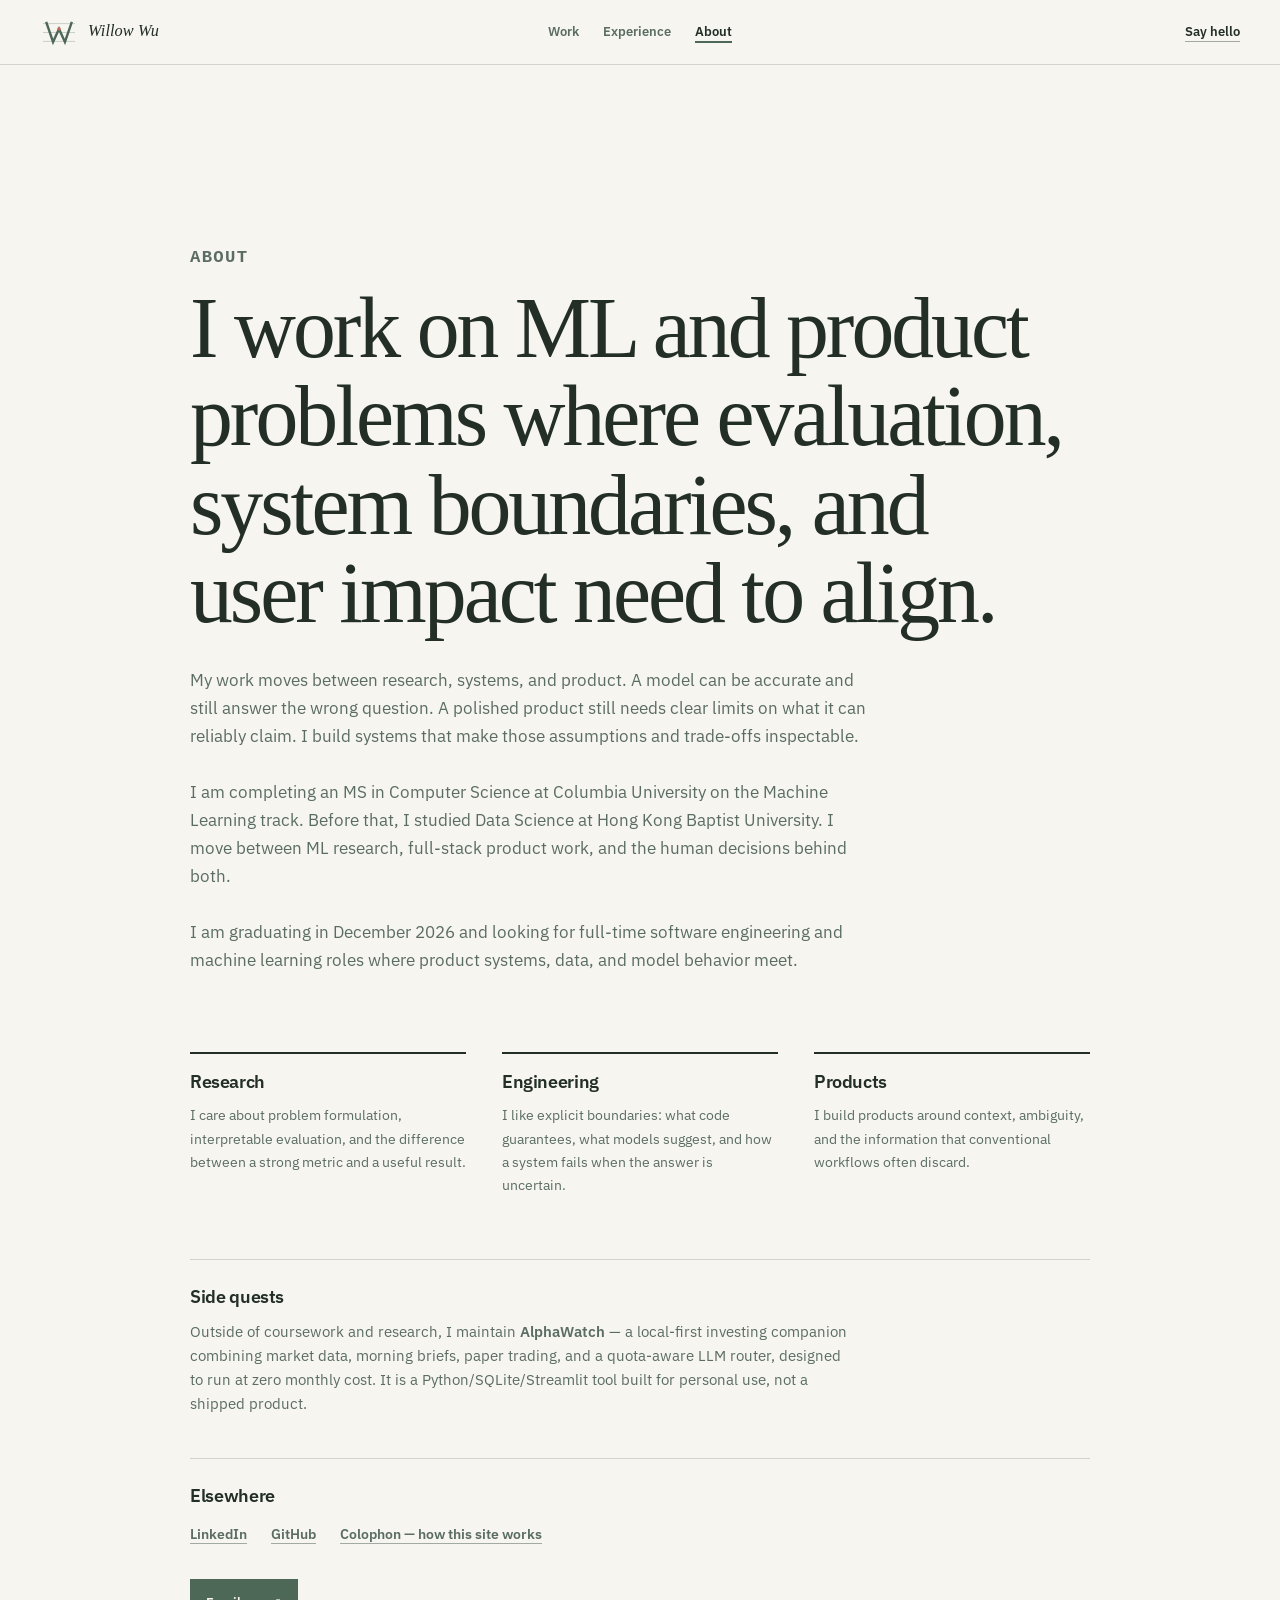
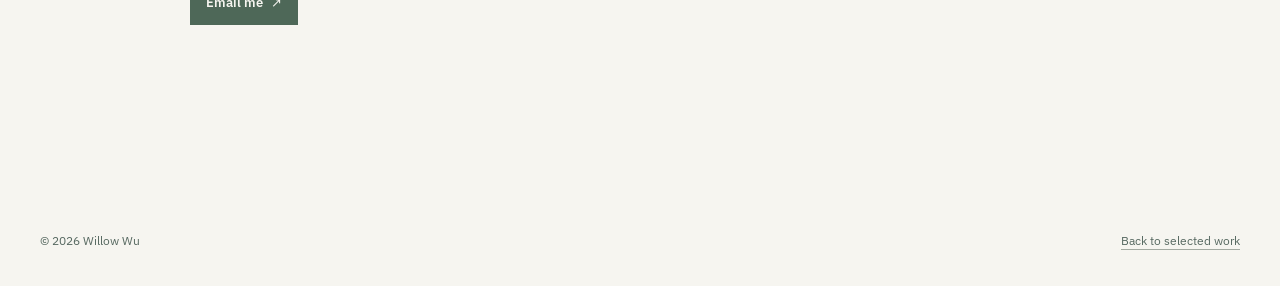
==== about.html @ 4323b768 "Typography redesign: Fraunces display + IBM Plex Sans body - Replace thin Instrument Serif headings " ====
<!doctype html>
<html lang="en">
  <head>
    <meta charset="UTF-8" />
    <meta name="viewport" content="width=device-width, initial-scale=1.0" />
    <meta name="description" content="About Willow Wu, a Columbia MSCS candidate working across ML research, full-stack product engineering, and evaluation-driven systems." />
    <link rel="canonical" href="https://cyriellewu.github.io/willow-portfolio/about.html" />
    <meta property="og:type" content="website" />
    <meta property="og:site_name" content="Willow Wu" />
    <meta property="og:title" content="About Willow Wu | ML, Product, and Systems Work" />
    <meta property="og:description" content="A Columbia MSCS candidate working across ML research, full-stack product engineering, and evaluation-driven systems." />
    <meta property="og:url" content="https://cyriellewu.github.io/willow-portfolio/about.html" />
    <meta property="og:image" content="https://cyriellewu.github.io/willow-portfolio/assets/social/home-og-1200x630.png" />
    <meta property="og:image:alt" content="Willow Wu — Software Engineer and Machine Learning Engineer" />
    <meta name="twitter:card" content="summary_large_image" />
    <meta name="twitter:title" content="About Willow Wu | ML, Product, and Systems Work" />
    <meta name="twitter:description" content="A Columbia MSCS candidate working across ML research, full-stack product engineering, and evaluation-driven systems." />
    <meta name="twitter:image" content="https://cyriellewu.github.io/willow-portfolio/assets/social/home-og-1200x630.png" />
    <title>About Willow Wu | ML, Product, and Systems Work</title>
    <link rel="icon" href="favicon.svg" type="image/svg+xml" />
    <link rel="preload" href="assets/fonts/fraunces-latin.woff2" as="font" type="font/woff2" crossorigin />
    <link rel="stylesheet" href="styles.css" />
  </head>
  <body>
    <a class="skip-link" href="#main-content">Skip to content</a>
    <header class="site-header">
      <div class="site-frame header-content">
        <a class="site-name" href="index.html"><img src="assets/identity/ruled-w.svg" width="32" height="24" alt="" /><span>Willow Wu</span></a>
        <nav class="site-nav" aria-label="Primary navigation">
          <a href="index.html#work">Work</a>
          <a href="path.html">Experience</a>
          <a href="about.html" aria-current="page">About</a>
        </nav>
        <a class="utility-link" href="mailto:willowwu925@gmail.com">Say hello</a>
      </div>
    </header>
    <main id="main-content" class="site-frame about-page">
      <p class="eyebrow">About</p>
      <h1>I work on ML and product problems where evaluation, system boundaries, and user impact need to align.</h1>
      <p>
        My work moves between research, systems, and product. A model can be accurate
        and still answer the wrong question. A polished product still needs clear
        limits on what it can reliably claim. I build systems that make those
        assumptions and trade-offs inspectable.
      </p>
      <p>
        I am completing an MS in Computer Science at Columbia University on the
        Machine Learning track. Before that, I studied Data Science at Hong Kong
        Baptist University. I move between ML research, full-stack product work, and the
        human decisions behind both.
      </p>
      <p>
        I am graduating in December 2026 and looking for full-time software engineering
        and machine learning roles where product systems, data, and model behavior meet.
      </p>
      <div class="about-notes">
        <article>
          <h2>Research</h2>
          <p>I care about problem formulation, interpretable evaluation, and the difference between a strong metric and a useful result.</p>
        </article>
        <article>
          <h2>Engineering</h2>
          <p>I like explicit boundaries: what code guarantees, what models suggest, and how a system fails when the answer is uncertain.</p>
        </article>
        <article>
          <h2>Products</h2>
          <p>I build products around context, ambiguity, and the information that conventional workflows often discard.</p>
        </article>
      </div>

      <div class="about-side-quests">
        <h2>Side quests</h2>
        <p>
          Outside of coursework and research, I maintain
          <strong>AlphaWatch</strong> — a local-first investing companion combining market data,
          morning briefs, paper trading, and a quota-aware LLM router, designed to run at zero
          monthly cost. It is a Python/SQLite/Streamlit tool built for personal use, not a shipped product.
        </p>
      </div>

      <div class="about-elsewhere">
        <h2>Elsewhere</h2>
        <ul>
          <li><a href="https://www.linkedin.com/in/yw4643" target="_blank" rel="noreferrer">LinkedIn</a></li>
          <li><a href="https://github.com/Cyriellewu" target="_blank" rel="noreferrer">GitHub</a></li>
          <li><a href="colophon.html">Colophon — how this site works</a></li>
        </ul>
      </div>

      <div class="hero-actions">
        <a class="button button-primary" href="mailto:willowwu925@gmail.com">Email me <span aria-hidden="true">↗</span></a>
      </div>
    </main>
    <footer class="site-frame site-footer">
      <p>© <span id="current-year"></span> Willow Wu</p>
      <p><a href="index.html">Back to selected work</a></p>
    </footer>
    <script src="app.js"></script>
  </body>
</html>
---- styles.css ----
@font-face {
  font-family: "Fraunces";
  src: url("assets/fonts/fraunces-latin.woff2") format("woff2");
  font-style: normal;
  font-weight: 400 600;
  font-display: swap;
}
@font-face {
  font-family: "Fraunces";
  src: url("assets/fonts/fraunces-italic-latin.woff2") format("woff2");
  font-style: italic;
  font-weight: 400 600;
  font-display: swap;
}
@font-face {
  font-family: "IBM Plex Sans";
  src: url("assets/fonts/ibm-plex-sans-latin.woff2") format("woff2");
  font-style: normal;
  font-weight: 400 600;
  font-display: swap;
}
@font-face {
  font-family: "IBM Plex Mono";
  src: url("assets/fonts/ibm-plex-mono-medium.woff2") format("woff2");
  font-style: normal;
  font-weight: 500;
  font-display: swap;
}

:root {
  --font-display: "Fraunces", Georgia, "Songti SC", STSong, SimSun, serif;
  --font-ui: "IBM Plex Sans", "PingFang SC", "Microsoft YaHei", "Noto Sans CJK SC", sans-serif;
  --font-mono: "IBM Plex Mono", ui-monospace, "SFMono-Regular", Consolas, monospace;
  color-scheme: light;
  --cp-bg: #f6f5f0;
  --cp-bg-elevated: #fdfcf8;
  --cp-surface: #fffefa;
  --cp-surface-soft: #efeee8;
  --cp-border: #d2d4cc;
  --cp-border-strong: #a3aaa1;
  --cp-text: #222e26;
  --cp-text-muted: #5b6d62;
  --cp-text-soft: #566860;
  --cp-accent: #4e6858;
  --cp-accent-hover: #3b5244;
  --cp-accent-soft: rgba(78, 104, 88, 0.09);
  --cp-accent-fg: #ffffff;
  --cp-success: #526c5e;
  --cp-danger: #b44f45;
  --cp-warning: #c76852;
  --cp-link: #3f5749;
  --cp-shadow: 0 18px 48px rgba(0, 0, 0, 0.12);
  --cp-overlay: rgba(246, 245, 240, 0.94);
  --cp-panel: rgba(255, 254, 250, 0.86);
  --cp-panel-strong: rgba(255, 254, 250, 0.96);
  --cp-sheen: rgba(255, 255, 255, 0.55);
  --cp-highlight: rgba(78, 104, 88, 0.12);
  --cp-rule: rgba(78, 104, 88, 0.18);
  --cp-rule-strong: rgba(78, 104, 88, 0.35);
}

* { box-sizing: border-box; }
html { scroll-behavior: smooth; scroll-padding-top: 84px; }
body {
  min-width: 320px;
  margin: 0;
  overflow-x: clip;
  background: var(--cp-bg);
  color: var(--cp-text);
  font-family: var(--font-ui);
  font-size: 17.5px;
  line-height: 1.62;
  font-synthesis: none;
  text-rendering: optimizeLegibility;
}
h1, h2, h3, p, figure, dl, dd, ol { margin: 0; }
a { color: inherit; text-decoration: none; }
img { max-width: 100%; }
:focus-visible { outline: 3px solid var(--cp-accent); outline-offset: 4px; }
.skip-link {
  position: fixed; top: 12px; left: 12px; z-index: 20; padding: 10px 14px;
  background: var(--cp-accent); color: var(--cp-accent-fg); transform: translateY(-180%);
}
.skip-link:focus { transform: translateY(0); }
.site-frame { width: min(1200px, calc(100% - 64px)); margin: 0 auto; }
.site-header {
  position: sticky; top: 0; z-index: 10; border-bottom: 1px solid var(--cp-border);
  background: var(--cp-overlay); backdrop-filter: blur(12px);
}
.header-content {
  display: grid; grid-template-columns: 1fr auto 1fr; min-height: 64px; align-items: center; gap: 28px;
}
.site-name { display: inline-flex; width: fit-content; align-items: center; gap: 10px; font-family: var(--font-display); font-size: 1.02rem; font-style: italic; font-weight: 400; letter-spacing: .005em; }
.site-name img { display: block; width: 38px; height: 29px; flex: 0 0 auto; }
.site-name span { transform: translateY(-1px); }
.site-nav { display: flex; gap: 24px; color: var(--cp-text-muted); font-size: .82rem; font-weight: 700; }
.site-nav a, .utility-link, .text-link, .contact-links a { text-underline-offset: 5px; }
.site-nav a:hover, .site-nav a[aria-current="page"] { color: var(--cp-text); text-decoration: underline; text-decoration-color: var(--cp-accent); text-decoration-thickness: 2px; }
.utility-link { justify-self: end; color: var(--cp-text); font-size: .82rem; font-weight: 750; text-decoration: underline; text-decoration-color: var(--cp-border-strong); }
.utility-link:hover { color: var(--cp-accent); text-decoration-color: var(--cp-accent); }
.eyebrow, .work-meta, .work-index, .case-label, .citation-card p, .hero-note .eyebrow {
  color: var(--cp-accent); font-family: var(--font-mono);
  font-size: .72rem; font-weight: 700; letter-spacing: .075em; line-height: 1.3; text-transform: uppercase;
}
h1, h2, h3 {
  font-family: var(--font-display);
  font-weight: 400; letter-spacing: -.035em; line-height: 1.03; overflow-wrap: anywhere; text-wrap: balance;
  font-optical-sizing: auto;
}
.hero {
  display: grid; grid-template-columns: minmax(0, 1fr) minmax(230px, .34fr); gap: clamp(36px, 6vw, 80px);
  align-items: end; padding: clamp(20px, 1.6vw, 24px) 0 clamp(40px, 4vw, 56px);
}
.hero h1 { max-width: 17ch; margin-top: 16px; font-size: clamp(3.2rem, 5vw, 5rem); }
.hero-copy { max-width: 650px; margin-top: 28px; color: var(--cp-text-muted); font-size: 1.08rem; }
.hero-actions { display: flex; flex-wrap: wrap; gap: 12px; margin-top: 32px; }
.button {
  display: inline-flex; min-height: 46px; align-items: center; gap: 8px; padding: 10px 15px;
  border: 1px solid var(--cp-text); border-radius: 0; font-size: .84rem; font-weight: 750;
}
.button-primary { background: var(--cp-text); color: var(--cp-bg); }
.button-primary:hover { background: var(--cp-accent); border-color: var(--cp-accent); }
.button-secondary { border-color: var(--cp-border-strong); background: transparent; }
.button-secondary:hover { border-color: var(--cp-accent); color: var(--cp-accent); }
.hero-note { align-self: end; padding-top: 16px; border-top: 2px solid var(--cp-text); }
.hero-note > p:not(.eyebrow) { margin-top: 5px; font-size: .88rem; font-weight: 700; line-height: 1.4; }
.hero-note .note-small { margin-top: 18px; color: var(--cp-text-soft); font-size: .76rem; font-weight: 500; }
.section { padding-top: clamp(64px, 8vw, 120px); }
.section-intro { max-width: 760px; margin-bottom: 40px; }
.section-intro h2 { margin-top: 16px; font-size: clamp(2.8rem, 5.2vw, 5rem); }
.section-intro > p:last-child { max-width: 600px; margin-top: 22px; color: var(--cp-text-muted); font-size: 1rem; }
.work-list { border-top: 1px solid var(--cp-text); }
.work-item {
  position: relative;
  display: grid; grid-template-columns: minmax(90px, .15fr) minmax(0, .7fr) minmax(300px, .62fr);
  gap: 34px; align-items: start; padding: clamp(32px, 4.5vw, 60px) 0; border-bottom: 1px solid var(--cp-border);
}
.work-index { padding-top: 6px; }
.work-meta { margin-bottom: 16px; color: var(--cp-text-soft); }
.work-body h3 { max-width: 610px; font-size: clamp(2rem, 3.2vw, 3.4rem); }
.work-body > p { max-width: 560px; margin-top: 19px; color: var(--cp-text-muted); font-size: .97rem; }
.work-facts { display: grid; gap: 7px; margin-top: 25px; color: var(--cp-text-soft); font-size: .78rem; }
.work-facts span { display: block; }
.work-facts span::before { color: var(--cp-accent); content: "— "; }
.text-link { display: inline-flex; gap: 8px; margin-top: 30px; color: var(--cp-text); font-size: .85rem; font-weight: 750; text-decoration: underline; text-decoration-color: var(--cp-accent); }
.text-link:hover { color: var(--cp-accent); }
.work-links { display: flex; flex-wrap: wrap; align-items: baseline; gap: 8px 20px; margin-top: 30px; }
.work-links .text-link { margin-top: 0; }
.work-item .text-link::after { position: absolute; inset: 0; content: ""; }
.work-item .artifact-link,
.work-item .figure-zoom { position: relative; z-index: 2; }
.artifact-link { color: var(--cp-text-soft); font-size: .78rem; font-weight: 700; text-decoration: underline; text-decoration-color: var(--cp-border-strong); text-underline-offset: 4px; }
.artifact-link:hover { color: var(--cp-accent); text-decoration-color: var(--cp-accent); }
.project-figure { overflow: hidden; border: 1px solid var(--cp-border); border-radius: 0; background: var(--cp-surface); }
.project-figure img { display: block; width: 100%; height: auto; }
.project-figure-oracle img { min-height: 0; object-fit: contain; }
figcaption { padding: 12px 0 0; color: var(--cp-text-soft); font-size: .76rem; line-height: 1.45; }
.citation-card { align-self: stretch; display: flex; flex-direction: column; justify-content: space-between; padding: 27px 0 0; border-top: 2px solid var(--cp-text); }
.citation-card p { margin-bottom: 52px; }
.citation-card strong { display: block; font-family: var(--font-display); font-size: clamp(1.4rem, 2.1vw, 2rem); font-weight: 500; line-height: 1.12; }
.citation-card span { display: block; margin-top: 27px; color: var(--cp-text-soft); font-size: .78rem; }
.approach { padding-bottom: clamp(94px, 13vw, 176px); }
.approach-grid { display: grid; max-width: 840px; margin-left: auto; }
.approach-grid article { display: grid; grid-template-columns: 88px 1fr; gap: 28px; padding: 24px 0; border-top: 1px solid var(--cp-border); }
.approach-grid article:last-child { border-bottom: 1px solid var(--cp-border); }
.approach-grid span { color: var(--cp-accent); font-family: var(--font-mono); font-size: .74rem; font-weight: 700; }
.approach-grid h3 { font-family: var(--font-ui); font-size: 1.2rem; font-weight: 750; letter-spacing: -.025em; line-height: 1.2; }
.approach-grid p { grid-column: 2; max-width: 570px; margin-top: -16px; color: var(--cp-text-muted); font-size: .92rem; }
.contact-section {
  display: grid; grid-template-columns: minmax(0, 1fr) minmax(240px, .38fr); gap: 50px;
  padding: clamp(74px, 11vw, 150px) 0; border-top: 2px solid var(--cp-text); border-bottom: 1px solid var(--cp-border);
}
.contact-section h2 { max-width: 760px; margin-top: 16px; font-size: clamp(2.4rem, 4.5vw, 4.5rem); }
.contact-links { display: grid; align-content: end; gap: 14px; color: var(--cp-text-muted); font-size: .9rem; font-weight: 700; }
.contact-links a { text-decoration: underline; text-decoration-color: var(--cp-border-strong); }
.contact-links a:hover { color: var(--cp-accent); text-decoration-color: var(--cp-accent); }
.site-footer { display: flex; justify-content: space-between; gap: 24px; padding: 26px 0 36px; color: var(--cp-text-soft); font-size: .76rem; }

.case-hero { max-width: 1020px; padding: clamp(86px, 11vw, 148px) 0 72px; }
.case-hero h1 { max-width: 15ch; margin-top: 18px; font-size: clamp(3.6rem, 6.2vw, 6.5rem); }
.case-summary { max-width: 700px; margin-top: 27px; color: var(--cp-text-muted); font-size: 1.12rem; }
.case-meta-grid { display: grid; grid-template-columns: repeat(4, minmax(0, 1fr)); gap: 20px; margin-top: 50px; padding-top: 19px; border-top: 2px solid var(--cp-text); }
.case-meta-grid dt { color: var(--cp-text-soft); font-family: var(--font-mono); font-size: .68rem; letter-spacing: .055em; text-transform: uppercase; }
.case-meta-grid dd { margin-top: 8px; font-size: .87rem; font-weight: 700; line-height: 1.38; }
.case-content { display: grid; grid-template-columns: minmax(150px, .2fr) minmax(0, .72fr); gap: clamp(40px, 9vw, 130px); padding: 56px 0 clamp(100px, 14vw, 184px); border-top: 1px solid var(--cp-border); }
.case-rail { position: sticky; top: 84px; align-self: start; display: grid; gap: 9px; }
.case-rail a {
  width: fit-content;
  padding-left: 9px;
  border-left: 2px solid transparent;
  color: var(--cp-text-soft);
  font-size: .78rem;
}
.case-rail a:hover { color: var(--cp-accent); text-decoration: underline; text-decoration-color: var(--cp-accent); }
.case-story { max-width: 720px; }
.case-story section { padding: 0 0 64px; margin-bottom: 64px; border-bottom: 1px solid var(--cp-border); }
.case-story section:last-child { margin-bottom: 0; border-bottom: 0; }
.case-story h2 { max-width: 720px; margin-top: 14px; font-size: clamp(2rem, 3.2vw, 3.3rem); }
.case-story p { max-width: 660px; margin-top: 19px; color: var(--cp-text-muted); }
.case-story ul { display: grid; gap: 11px; margin: 19px 0 0; padding: 0; list-style: none; }
.case-story li { position: relative; padding-left: 17px; color: var(--cp-text-muted); }
.case-story li::before { position: absolute; left: 0; color: var(--cp-accent); content: "—"; }
.evidence-callout { padding: 24px 0 0 22px; border-left: 3px solid var(--cp-accent); color: var(--cp-text-muted); }
.system-diagram { display: grid; grid-template-columns: repeat(3, minmax(0, 1fr)); gap: 0; margin-top: 28px; border-top: 1px solid var(--cp-border); border-bottom: 1px solid var(--cp-border); }
.system-diagram div { min-width: 0; padding: 20px 20px 20px 0; border-right: 1px solid var(--cp-border); font-size: .85rem; }
.system-diagram div + div { padding-left: 20px; }
.system-diagram div:last-child { border-right: 0; }
.system-diagram strong { display: block; color: var(--cp-text); font-size: .97rem; }
.system-diagram span { display: block; margin-top: 8px; color: var(--cp-text-soft); font-size: .76rem; line-height: 1.45; }
.case-image { width: min(900px, calc(100% + 180px)); margin: 30px 0 0 -90px; overflow: hidden; border: 1px solid var(--cp-border); border-radius: 0; background: var(--cp-surface); }
.case-image img { display: block; width: 100%; height: auto; }
.case-caption { padding: 12px 14px; color: var(--cp-text-soft); font-size: .74rem; line-height: 1.45; }
.about-page { max-width: 900px; padding: clamp(94px, 12vw, 160px) 0 clamp(104px, 14vw, 180px); }
.about-page h1 { max-width: 880px; margin-top: 16px; font-size: clamp(3.7rem, 6.7vw, 6.8rem); }
.about-page > p { max-width: 680px; margin-top: 28px; color: var(--cp-text-muted); font-size: 1.08rem; }
.about-notes { display: grid; grid-template-columns: repeat(3, minmax(0, 1fr)); gap: 36px; margin-top: 78px; }
.about-notes article { padding-top: 18px; border-top: 2px solid var(--cp-text); }
.about-notes h2 { font-family: var(--font-ui); font-size: 1.1rem; font-weight: 750; letter-spacing: -.02em; }
.about-notes p { margin-top: 12px; color: var(--cp-text-muted); font-size: .9rem; }

@media (max-width: 860px) {
  .site-frame { width: min(100% - 48px, 760px); }
  .header-content { grid-template-columns: 1fr auto; gap: 8px 18px; padding: 13px 0; }
  .site-nav { grid-column: 1 / -1; grid-row: 2; gap: 18px; overflow-x: auto; padding-bottom: 2px; }
  .hero, .contact-section, .case-content { grid-template-columns: 1fr; }
  .hero { min-height: auto; }
  .hero-note { max-width: 420px; }
  .work-item { grid-template-columns: 64px minmax(0, 1fr); }
  .project-figure, .citation-card { grid-column: 2; max-width: 680px; }
  .case-rail { position: static; display: flex; flex-wrap: wrap; gap: 16px; padding-bottom: 12px; border-bottom: 1px solid var(--cp-border); }
  .case-meta-grid { grid-template-columns: repeat(2, minmax(0, 1fr)); }
  .case-image { width: 100%; margin-left: 0; }
  .about-notes { grid-template-columns: 1fr; gap: 30px; }
  .about-notes article { max-width: 580px; }
}
@media (max-width: 560px) {
  body { font-size: 17px; }
  .site-frame { width: calc(100% - 40px); }
  .header-content { min-height: 58px; }
  .site-nav { gap: 15px; font-size: .76rem; }
  .utility-link { font-size: .76rem; }
  .hero { gap: 44px; padding-top: 66px; padding-bottom: 84px; }
  .hero h1, .about-page h1 { font-size: clamp(2.8rem, 12.4vw, 3.55rem); line-height: 1.01; }
  .hero-copy, .about-page > p { font-size: 1rem; }
  .section { padding-top: 96px; }
  .section-intro { margin-bottom: 44px; }
  .section-intro h2 { font-size: clamp(2.35rem, 10vw, 3.15rem); }
  .work-item { grid-template-columns: 1fr; gap: 20px; padding: 32px 0; }
  .work-index { order: -1; }
  .project-figure, .citation-card { grid-column: 1; }
  .work-body h3 { font-size: clamp(1.95rem, 8.6vw, 2.65rem); }
  .citation-card p { margin-bottom: 28px; }
  .approach-grid article { grid-template-columns: 54px minmax(0, 1fr); gap: 17px; }
  .approach-grid p { grid-column: 2; margin-top: -10px; }
  .contact-section { gap: 36px; padding: 74px 0; }
  .contact-section h2 { font-size: clamp(2.1rem, 9vw, 3rem); }
  .site-footer { flex-direction: column; gap: 6px; }
  .case-hero { padding-top: 68px; padding-bottom: 52px; }
  .case-hero h1 { font-size: clamp(2.55rem, 11vw, 3.55rem); line-height: 1.02; }
  .case-summary { font-size: 1rem; }
  .case-meta-grid { gap: 23px 16px; margin-top: 38px; }
  .case-content { gap: 30px; padding-top: 38px; }
  .case-story section { padding-bottom: 50px; margin-bottom: 50px; }
  .case-story h2 { font-size: clamp(1.85rem, 8vw, 2.55rem); }
  .system-diagram { grid-template-columns: 1fr; }
  .system-diagram div, .system-diagram div + div { padding: 17px 0; border-right: 0; border-bottom: 1px solid var(--cp-border); }
  .system-diagram div:last-child { border-bottom: 0; }
  .marquee-track {
    width: calc(100% - 40px);
    grid-template-columns: 1fr;
    gap: 10px;
  }
  .marquee-track span + span { padding-top: 10px; border-top: 1px solid var(--cp-border); border-left: 0; }
}
@media (max-width: 360px) {
  .site-frame { width: calc(100% - 32px); }
  .hero h1, .about-page h1 { font-size: 2.65rem; }
  .case-hero h1 { font-size: 2.45rem; }
}
@media (prefers-reduced-motion: reduce) {
  html { scroll-behavior: auto; }
  *, *::before, *::after {
    animation-duration: .01ms !important;
    animation-iteration-count: 1 !important;
    transition-duration: .01ms !important;
    scroll-behavior: auto !important;
  }
}

.notebook-hero h1 {
  max-width: 900px;
}

.field-note {
  align-self: end;
  padding: 28px;
  border: 1px solid var(--cp-border);
  background: var(--cp-surface);
}

.field-note-label {
  color: var(--cp-text-soft);
  font-family: var(--font-mono);
  font-size: .72rem;
  font-weight: 700;
  letter-spacing: .075em;
  text-transform: uppercase;
}

.field-note-label span {
  display: inline-block;
  width: 8px;
  height: 8px;
  margin-right: 7px;
  background: var(--cp-success);
  border-radius: 50%;
}

.field-note h2 {
  margin-top: 34px;
  font-size: clamp(1.8rem, 2.8vw, 2.5rem);
  font-style: italic;
}

.field-note > p:not(.field-note-label) {
  margin-top: 16px;
  color: var(--cp-text-muted);
  font-size: .88rem;
}

.field-note dl {
  display: grid;
  gap: 10px;
  margin-top: 28px;
  padding-top: 16px;
  border-top: 1px solid var(--cp-border);
}

.field-note dl div {
  display: grid;
  grid-template-columns: 42% 1fr;
  gap: 12px;
  font-size: .78rem;
}

.field-note dt { color: var(--cp-text-soft); }
.field-note dd { font-weight: 700; text-align: right; }

.notebook-marquee {
  overflow: hidden;
  padding: 15px 0;
  border-top: 1px solid var(--cp-border);
  border-bottom: 1px solid var(--cp-border);
  background: var(--cp-accent-soft);
}

.marquee-track {
  display: grid;
  width: min(1200px, calc(100% - 64px));
  grid-template-columns: repeat(3, minmax(0, 1fr));
  gap: 0;
  align-items: center;
  margin: 0 auto;
  color: var(--cp-text-muted);
  font-family: var(--font-mono);
  font-size: .72rem;
  font-weight: 700;
  letter-spacing: .055em;
  text-align: center;
  text-transform: uppercase;
}

.marquee-track span + span { border-left: 1px solid var(--cp-border); }

.notebook-room {
  position: relative;
}

.notebook-room:hover {
  background: var(--cp-accent-soft);
}

.interesting-part {
  margin-top: 22px !important;
  padding-left: 18px;
  border-left: 2px solid var(--cp-accent);
  color: var(--cp-text) !important;
  font-family: var(--font-display);
  font-size: 1.04rem !important;
  font-style: italic;
  line-height: 1.45;
}

.work-item .micro-exhibit {
  grid-column: 2 / -1;
  max-width: 760px;
  margin-top: 4px;
  padding: 24px;
  border-top: 1px solid var(--cp-border-strong);
  border-bottom: 1px solid var(--cp-border);
  background: var(--cp-bg-elevated);
}

.micro-label {
  color: var(--cp-accent);
  font-family: var(--font-mono);
  font-size: .72rem;
  font-weight: 700;
  letter-spacing: .06em;
  text-transform: uppercase;
}

.graph-controls,
.view-tabs {
  display: flex;
  flex-wrap: wrap;
  gap: 8px;
  margin-top: 17px;
}

.graph-controls button,
.view-tabs button,
#oracle-cast {
  min-height: 36px;
  padding: 7px 10px;
  border: 1px solid var(--cp-border-strong);
  border-radius: 0;
  background: var(--cp-surface);
  color: var(--cp-text);
  cursor: pointer;
  font-size: .78rem;
  font-weight: 700;
}

.graph-controls button:hover,
.graph-controls button.is-active,
.view-tabs button:hover,
.view-tabs button[aria-selected="true"],
#oracle-cast:hover {
  border-color: var(--cp-accent);
  background: var(--cp-accent);
  color: var(--cp-accent-fg);
}

#graph-copy,
#week-copy,
#oracle-result,
#palm-copy {
  display: block;
  max-width: 620px;
  margin-top: 16px;
  color: var(--cp-text-muted);
  font-size: .86rem;
}

.oracle-exhibit #oracle-result strong { color: var(--cp-text); }

.palm-exhibit label {
  display: block;
  color: var(--cp-accent);
  font-family: var(--font-mono);
  font-size: .72rem;
  font-weight: 700;
  letter-spacing: .06em;
  text-transform: uppercase;
}

.palm-exhibit input {
  width: min(100%, 460px);
  margin-top: 16px;
  accent-color: var(--cp-accent);
}

.synthetic-vein {
  position: relative;
  width: min(100%, 420px);
  height: 92px;
  margin-top: 18px;
  overflow: hidden;
  border-top: 1px solid var(--cp-border);
  border-bottom: 1px solid var(--cp-border);
}

.synthetic-vein span {
  position: absolute;
  display: block;
  height: 2px;
  background: var(--cp-accent);
  transform-origin: left center;
}

.synthetic-vein span:nth-child(1) { top: 43px; left: 10px; width: 360px; transform: rotate(-8deg); }
.synthetic-vein span:nth-child(2) { top: 44px; left: 145px; width: 135px; transform: rotate(-43deg); }
.synthetic-vein span:nth-child(3) { top: 40px; left: 265px; width: 110px; transform: rotate(35deg); }

.palm-exhibit[data-smoothing="1"] .synthetic-vein span { opacity: .72; filter: blur(.6px); }
.palm-exhibit[data-smoothing="2"] .synthetic-vein span { opacity: .45; filter: blur(1.5px); }

.path-section {
  padding-bottom: clamp(84px, 11vw, 150px);
}

.path-timeline {
  display: grid;
  gap: 0;
  margin: 0;
  padding: 0;
  border-top: 2px solid var(--cp-text);
  list-style: none;
}

.path-timeline li {
  display: grid;
  grid-template-columns: 150px 42px minmax(0, 1fr);
  gap: 20px;
  padding: 28px 0;
  border-bottom: 1px solid var(--cp-border);
}

.path-timeline li:not(.has-logo) > div {
  grid-column: 3;
}

.path-timeline li > span {
  color: var(--cp-accent);
  font-family: var(--font-mono);
  font-size: .72rem;
  font-weight: 700;
}

.path-timeline h3 {
  font-family: var(--font-ui);
  font-size: 1.18rem;
  font-weight: 750;
  letter-spacing: -.02em;
}

.path-timeline p {
  max-width: 600px;
  margin-top: 7px;
  color: var(--cp-text-muted);
  font-size: .9rem;
}

.field-notes-section {
  padding-bottom: clamp(84px, 11vw, 150px);
}

.field-notes-grid {
  display: grid;
  grid-template-columns: repeat(3, minmax(0, 1fr));
  gap: 24px;
}

.field-notes-grid article {
  padding: 18px 0 0;
  border-top: 2px solid var(--cp-text);
}

.field-notes-grid span {
  color: var(--cp-accent);
  font-family: var(--font-display);
  font-size: 1.5rem;
  font-style: italic;
}

.field-notes-grid h3 {
  margin-top: 34px;
  font-size: 1.55rem;
}

.field-notes-grid p {
  margin-top: 15px;
  color: var(--cp-text-muted);
  font-size: .9rem;
}

.side-quest {
  display: grid;
  grid-template-columns: minmax(150px, .22fr) minmax(0, .78fr);
  gap: 34px;
  padding: 38px 0;
  border-top: 1px solid var(--cp-border-strong);
  border-bottom: 1px solid var(--cp-border);
}

.side-quest h2 {
  font-size: clamp(1.8rem, 3vw, 3rem);
}

.side-quest p {
  max-width: 680px;
  margin-top: 14px;
  color: var(--cp-text-muted);
}

.side-quest div > span {
  display: block;
  margin-top: 18px;
  color: var(--cp-text-soft);
  font-family: var(--font-mono);
  font-size: .72rem;
}

@media (max-width: 860px) {
  .field-note { max-width: 480px; }
  .work-item .micro-exhibit { grid-column: 2; }
  .field-notes-grid { grid-template-columns: 1fr; gap: 30px; }
  .field-notes-grid article { max-width: 600px; }
}

@media (max-width: 1100px) {
  .acml-conversion-figure,
  .data-misalignment-figure {
    width: 100%;
    margin-left: 0;
  }
}

@media (max-width: 560px) {
  .notebook-hero { padding-bottom: 62px; }
  .field-note { padding: 22px; }
  .field-note h2 { margin-top: 26px; }
  .work-item .micro-exhibit { grid-column: 1; padding: 19px; }
  .interesting-part { font-size: .98rem !important; }
  .path-timeline li { grid-template-columns: 1fr; gap: 9px; }
  .path-timeline li:not(.has-logo) > div { grid-column: 1; }
  .side-quest { grid-template-columns: 1fr; gap: 16px; }
}

/* ===================== Panel refinements ===================== */

/* This notebook intentionally stays light-only. The material palette is part of the reading experience. */
.notebook-marquee {
  background: var(--cp-accent-soft);
}

.marquee-track {
  width: auto;
  justify-content: center;
  margin: 0 auto;
  padding: 0 24px;
  white-space: normal;
  animation: none;
}

.notebook-room {
  transition: background 180ms ease;
}

.notebook-room:hover {
  background: var(--cp-accent-soft);
}

.work-item-research .citation-card {
  padding: 28px;
  border: 0;
  background: var(--cp-text);
  color: var(--cp-bg);
}

.work-item-research .citation-card p,
.work-item-research .citation-card span {
  color: var(--cp-bg-elevated);
}

.work-item-research .citation-card strong {
  color: var(--cp-bg);
}

.week-exhibit {
  border-left: 3px solid var(--cp-accent) !important;
}

.oracle-exhibit {
  border-color: var(--cp-text) !important;
  background: var(--cp-text) !important;
  color: var(--cp-bg);
}

.oracle-exhibit .micro-label,
.oracle-exhibit #oracle-result,
.oracle-exhibit #oracle-result strong {
  color: var(--cp-bg);
}

.oracle-exhibit #oracle-cast {
  border-color: var(--cp-bg);
  background: transparent;
  color: var(--cp-bg);
}

.oracle-exhibit #oracle-cast:hover {
  background: var(--cp-bg);
  color: var(--cp-text);
}

.palm-exhibit {
  width: min(900px, calc(100% + 110px));
  margin-left: -55px !important;
  border-top: 2px solid var(--cp-accent) !important;
}

.toy-graph {
  display: block;
  width: min(100%, 340px);
  height: auto;
  margin-top: 18px;
  overflow: visible;
}

.toy-graph circle {
  fill: var(--cp-surface);
  stroke: var(--cp-text);
  stroke-width: 2;
}

.toy-graph text {
  fill: var(--cp-text-soft);
  font-family: var(--font-mono);
  font-size: 10px;
}

.toy-edge {
  stroke: var(--cp-accent);
  stroke-width: 4;
  opacity: .12;
  transition: opacity 180ms ease, stroke-width 180ms ease;
}

.toy-graph[data-graph-state="time"] .toy-edge-time,
.toy-graph[data-graph-state="place"] .toy-edge-place,
.toy-graph[data-graph-state="pattern"] .toy-edge-pattern {
  opacity: 1;
  stroke-width: 5;
}

.week-visual {
  position: relative;
  min-height: 82px;
  margin-top: 18px;
  padding: 13px;
  border: 1px solid var(--cp-border);
  background: var(--cp-surface);
}

.week-timeline,
.week-calendar,
.week-recap {
  display: none;
}

.week-visual[data-view="timeline"] .week-timeline,
.week-visual[data-view="recap"] .week-recap {
  display: flex;
}

.week-visual[data-view="calendar"] .week-calendar {
  display: grid;
}

.week-timeline {
  height: 54px;
  align-items: center;
  gap: 8px;
}

.week-timeline span {
  display: block;
  padding: 7px 9px;
  border-bottom: 3px solid var(--cp-accent);
  color: var(--cp-text-muted);
  font-size: .74rem;
}

.week-calendar {
  height: 54px;
  grid-template-columns: repeat(7, 1fr);
  gap: 5px;
}

.week-calendar span {
  display: grid;
  min-width: 0;
  place-items: center;
  border: 1px solid var(--cp-border);
  color: var(--cp-text-soft);
  font-size: .68rem;
}

.week-calendar span:nth-child(1),
.week-calendar span:nth-child(3),
.week-calendar span:nth-child(5) {
  border-color: var(--cp-accent);
  background: var(--cp-accent-soft);
  color: var(--cp-text);
}

.week-recap {
  height: 54px;
  align-items: center;
  gap: 14px;
}

.week-recap strong {
  color: var(--cp-accent);
  font-family: var(--font-display);
  font-size: 2.2rem;
  font-weight: 500;
  line-height: 1;
}

.week-recap span {
  max-width: 190px;
  color: var(--cp-text-muted);
  font-size: .76rem;
  line-height: 1.25;
}

.oracle-symbol {
  display: grid;
  width: 76px;
  height: 76px;
  margin-top: 18px;
  place-items: center;
  border: 1px solid var(--cp-bg);
  color: var(--cp-bg);
  font-family: var(--font-display);
  font-size: 3rem;
  line-height: 1;
}

.slider-stops {
  display: flex;
  width: min(100%, 460px);
  justify-content: space-between;
  margin-top: 8px;
  color: var(--cp-text-soft);
  font-family: var(--font-mono);
  font-size: .65rem;
}

.slider-stops .is-active {
  color: var(--cp-accent);
  font-weight: 700;
}

.alpha-watch-flow {
  display: flex;
  flex-wrap: wrap;
  align-items: center;
  gap: 9px;
  margin-top: 20px;
  color: var(--cp-text-soft);
  font-family: var(--font-mono);
  font-size: .72rem;
}

.alpha-watch-flow span {
  margin: 0 !important;
  padding: 5px 7px;
  border: 1px solid var(--cp-border);
  background: var(--cp-surface);
}

.alpha-watch-flow i {
  color: var(--cp-accent);
  font-style: normal;
}

.notebook-page {
  padding: clamp(72px, 9vw, 124px) 0 clamp(84px, 11vw, 140px);
}

.notebook-page .page-lede {
  padding-left: 18px;
  border-left: 2px solid var(--cp-accent);
}

.notebook-page .page-date {
  border-left: 0;
  padding-left: 0;
}

.notes-list,
.path-page-timeline,
.now-list,
.colophon-body {
  margin-top: 48px;
}

.notebook-page .page-lede::after {
  display: block;
  width: 44px;
  height: 1px;
  margin-top: 22px;
  background: var(--cp-text);
  content: "";
}

.site-footer a {
  color: var(--cp-text-soft);
  text-decoration: underline;
  text-decoration-color: var(--cp-border-strong);
  text-underline-offset: 4px;
}

.site-footer a:hover {
  color: var(--cp-accent);
  text-decoration-color: var(--cp-accent);
}

.notebook-index-section {
  padding-bottom: clamp(70px, 9vw, 120px);
}

.notebook-index-grid {
  display: grid;
  grid-template-columns: repeat(2, minmax(0, 1fr));
  border-top: 2px solid var(--cp-text);
}

.notebook-index-grid a {
  min-height: 220px;
  padding: 26px;
  border-right: 1px solid var(--cp-border);
  border-bottom: 1px solid var(--cp-border);
  transition: background 180ms ease;
}

.notebook-index-grid a:nth-child(2n) {
  border-right: 0;
}

.notebook-index-grid a:hover {
  background: var(--cp-accent-soft);
}

.notebook-index-grid span {
  color: var(--cp-accent);
  font-family: var(--font-mono);
  font-size: .68rem;
  font-weight: 700;
  letter-spacing: .06em;
  text-transform: uppercase;
}

.notebook-index-grid h3 {
  max-width: 410px;
  margin-top: 36px;
  font-size: clamp(1.55rem, 2.7vw, 2.3rem);
}

.notebook-index-grid p {
  max-width: 430px;
  margin-top: 14px;
  color: var(--cp-text-muted);
  font-size: .9rem;
}

@media (max-width: 860px) {
  .palm-exhibit {
    width: 100%;
    margin-left: 0 !important;
  }

  .notebook-index-grid {
    grid-template-columns: 1fr;
  }

  .notebook-index-grid a {
    min-height: 0;
    border-right: 0;
  }
}

@media (max-width: 560px) {
  .marquee-track {
    gap: 14px;
    justify-content: flex-start;
    font-size: .92rem;
  }

  .notebook-room:hover {
    background: transparent;
  }

  .palm-exhibit {
    width: 100%;
  }

  .week-timeline {
    gap: 4px;
  }

  .week-timeline span {
    padding: 6px 5px;
    font-size: .67rem;
  }
}

/* ===================== Flagship hierarchy ===================== */

.flagship-room {
  padding: clamp(52px, 8vw, 100px) 0;
  grid-template-columns: minmax(90px, .12fr) minmax(0, .88fr) minmax(320px, .72fr);
  border-top: 2px solid var(--cp-text);
}

.flagship-room .work-body h3 {
  max-width: 690px;
  font-size: clamp(2.35rem, 4vw, 4.2rem);
}

.flagship-room .citation-card {
  min-height: 310px;
}

.flagship-graph-mark {
  display: block;
  width: 100%;
  height: auto;
  margin-top: 26px;
  border: 1px solid rgba(246, 245, 240, .24);
  background: var(--cp-surface);
}

.flagship-trail {
  grid-column: 2 / -1;
  display: flex;
  flex-wrap: wrap;
  align-items: center;
  gap: 8px;
  margin-top: 8px;
  color: var(--cp-text-soft);
  font-family: var(--font-mono);
  font-size: .72rem;
}

.flagship-trail span {
  padding: 7px 9px;
  border: 1px solid var(--cp-border);
  background: var(--cp-surface);
}

.flagship-trail i {
  color: var(--cp-accent);
  font-style: normal;
}

.compact-room .work-body h3 {
  font-size: clamp(1.8rem, 2.7vw, 2.65rem);
}

.compact-room .project-figure {
  align-self: center;
}

.case-micro-exhibit {
  max-width: 760px;
  margin-top: 28px;
  padding: 24px;
  border-top: 2px solid var(--cp-accent);
  border-bottom: 1px solid var(--cp-border);
  background: var(--cp-bg-elevated);
}

.graph-case-exhibit {
  border-left: 3px solid var(--cp-accent);
}

.case-micro-exhibit.oracle-exhibit {
  background: var(--cp-text);
  color: var(--cp-bg);
}

.case-micro-exhibit.oracle-exhibit .micro-label,
.case-micro-exhibit.oracle-exhibit #oracle-result,
.case-micro-exhibit.oracle-exhibit #oracle-result strong {
  color: var(--cp-bg);
}

.case-micro-exhibit.oracle-exhibit #oracle-cast {
  border-color: var(--cp-bg);
  background: transparent;
  color: var(--cp-bg);
}

.case-micro-exhibit.oracle-exhibit #oracle-cast:hover {
  background: var(--cp-bg);
  color: var(--cp-text);
}

.case-micro-exhibit.palm-exhibit {
  width: min(900px, calc(100% + 110px));
  margin-left: -55px;
}

.data-misalignment-figure {
  width: min(900px, calc(100% + 160px));
  margin: 30px 0 0 -80px;
  padding: 22px;
  border: 1px solid var(--cp-border);
  background: var(--cp-surface);
}

.data-misalignment-figure svg {
  display: block;
  width: 100%;
  height: auto;
}

.data-misalignment-figure rect {
  fill: var(--cp-bg-elevated);
  stroke: var(--cp-border-strong);
}

.data-misalignment-figure path {
  fill: none;
  stroke: var(--cp-warning);
  stroke-dasharray: 6 6;
  stroke-width: 2;
}

.data-misalignment-figure text {
  fill: var(--cp-text);
  font-family: var(--font-mono);
  font-size: 13px;
}

.data-misalignment-figure .data-question {
  fill: var(--cp-accent-soft);
  stroke: var(--cp-accent);
}

.data-misalignment-figure figcaption {
  padding: 12px 0 0;
}

.acml-conversion-figure {
  width: min(980px, calc(100% + 220px));
  margin: 30px 0 0 -110px;
  padding: 0;
  border: 1px solid var(--cp-border);
  background: var(--cp-surface);
}

.acml-conversion-figure img {
  display: block;
  width: 100%;
  height: auto;
}

.acml-conversion-figure figcaption {
  padding: 11px 13px;
  border-top: 1px solid var(--cp-border);
}

.decision-stepper {
  display: grid;
  grid-template-columns: repeat(4, minmax(0, 1fr));
  margin-top: 30px;
  border-top: 2px solid var(--cp-text);
}

.decision-step {
  min-height: 178px;
  padding: 18px 16px;
  border: 0;
  border-right: 1px solid var(--cp-border);
  border-bottom: 1px solid var(--cp-border);
  background: transparent;
  color: var(--cp-text);
  cursor: pointer;
  text-align: left;
}

.decision-step:last-child {
  border-right: 0;
}

.decision-step span,
.evidence-tier span {
  color: var(--cp-accent);
  font-family: var(--font-mono);
  font-size: .66rem;
  font-weight: 700;
  letter-spacing: .05em;
  text-transform: uppercase;
}

.decision-step strong {
  display: block;
  margin-top: 20px;
  font-family: var(--font-display);
  font-size: 1.25rem;
  font-weight: 500;
  line-height: 1.1;
}

.decision-step p {
  display: none;
  margin-top: 12px !important;
  color: var(--cp-text-muted) !important;
  font-size: .78rem !important;
  line-height: 1.45;
}

.decision-step[aria-checked="true"] {
  background: var(--cp-accent-soft);
}

.decision-step[aria-checked="true"] p {
  display: block;
}

.rep-ladder {
  display: grid;
  gap: 0;
  margin-top: 30px;
  border-top: 1px solid var(--cp-border);
  border-bottom: 1px solid var(--cp-border);
}

.rep-stage {
  display: grid;
  grid-template-columns: 42px minmax(0, 1fr) 140px;
  gap: 16px;
  align-items: center;
  padding: 17px 0;
  border: 0;
  border-bottom: 1px solid var(--cp-border);
  background: transparent;
  color: var(--cp-text);
  cursor: pointer;
  text-align: left;
}

.rep-stage:last-child {
  border-bottom: 0;
}

.rep-stage.is-active {
  background: var(--cp-accent-soft);
  box-shadow: inset 3px 0 0 var(--cp-accent);
}

.rep-stage-number {
  padding-left: 16px;
  color: var(--cp-accent);
  font-family: var(--font-mono);
  font-size: .72rem;
  font-weight: 700;
}

.rep-stage strong {
  display: block;
  font-family: var(--font-ui);
  font-size: .96rem;
  letter-spacing: -.015em;
}

.rep-stage em {
  display: block;
  margin-top: 3px;
  color: var(--cp-text-soft);
  font-family: var(--font-display);
  font-size: .8rem;
}

.rep-stage svg {
  width: 130px;
  height: 42px;
  justify-self: end;
  fill: var(--cp-accent);
  stroke: var(--cp-accent);
  stroke-width: 1;
}

.edge-formula {
  margin: 26px 0 0 !important;
  padding: 15px 17px;
  background: var(--cp-text);
  color: var(--cp-bg) !important;
  font-family: var(--font-mono);
  font-size: .9rem;
}

.edge-formula sub {
  color: var(--cp-bg-elevated);
}

.result-plate {
  display: grid;
  gap: 8px;
  margin-top: 30px;
  padding: 30px;
  border: 1px solid var(--cp-text);
  background: var(--cp-surface);
}

.result-plate span {
  color: var(--cp-text-soft);
  font-family: var(--font-mono);
  font-size: .7rem;
  font-weight: 700;
  letter-spacing: .05em;
  text-transform: uppercase;
}

.result-plate strong {
  color: var(--cp-accent);
  font-family: var(--font-display);
  font-size: clamp(3rem, 7vw, 5.6rem);
  font-weight: 500;
  letter-spacing: -.06em;
  line-height: .92;
}

.result-plate strong i {
  color: var(--cp-text);
  font-style: normal;
}

.result-plate p {
  margin: 0 !important;
  color: var(--cp-text-muted) !important;
  font-size: .78rem !important;
}

.evidence-hierarchy {
  margin-top: 30px;
  border-top: 1px solid var(--cp-border);
}

.evidence-tier {
  padding: 18px 0;
  border-bottom: 1px solid var(--cp-border);
}

.evidence-tier p {
  margin: 8px 0 0 !important;
  font-size: .84rem !important;
}

.tier-boundary {
  border-left: 3px solid var(--cp-warning);
  padding-left: 16px;
}

.tier-boundary span {
  color: var(--cp-warning);
}

.palm-privacy-boundary {
  padding-left: 18px;
  border-left: 3px solid var(--cp-warning);
}

.product-tradeoff {
  max-width: 620px;
  margin-top: 30px;
  padding: 20px 0 0 20px;
  border-left: 3px solid var(--cp-warning);
}

.product-tradeoff span,
.evaluation-split span {
  color: var(--cp-warning);
  font-family: var(--font-mono);
  font-size: .66rem;
  font-weight: 700;
  letter-spacing: .05em;
  text-transform: uppercase;
}

.product-tradeoff h3 {
  margin-top: 10px;
  font-size: 1.35rem;
}

.product-tradeoff p {
  margin-top: 10px !important;
  font-size: .84rem !important;
}

.oracle-loop-plate {
  display: flex;
  flex-wrap: wrap;
  align-items: center;
  gap: 8px;
  margin-top: 28px;
  padding: 16px 0;
  border-top: 1px solid var(--cp-border);
  border-bottom: 1px solid var(--cp-border);
  color: var(--cp-text-soft);
  font-family: var(--font-mono);
  font-size: .72rem;
}

.oracle-loop-plate span {
  padding: 6px 8px;
  border: 1px solid var(--cp-border);
}

.oracle-loop-plate i {
  color: var(--cp-accent);
  font-style: normal;
}

.evaluation-split {
  display: grid;
  grid-template-columns: repeat(2, minmax(0, 1fr));
  margin-top: 28px;
  border-top: 2px solid var(--cp-text);
  border-bottom: 1px solid var(--cp-border);
}

.evaluation-split > div {
  min-height: 196px;
  padding: 20px;
  border-right: 1px solid var(--cp-border);
}

.evaluation-split > div:last-child {
  border-right: 0;
}

.evaluation-split strong {
  display: block;
  margin-top: 20px;
  color: var(--cp-accent);
  font-family: var(--font-display);
  font-size: 1.65rem;
  font-weight: 500;
  line-height: 1.1;
}

.evaluation-split p {
  margin-top: 12px !important;
  font-size: .78rem !important;
  line-height: 1.45;
}

.project-nav {
  margin-top: -40px;
  padding: 0 0 64px;
}

.project-nav a {
  display: block;
  max-width: 680px;
  margin-left: auto;
  padding: 24px 0;
  border-top: 2px solid var(--cp-text);
  transition: padding-left 180ms ease, background 180ms ease;
}

.project-nav a:hover {
  padding-left: 16px;
  background: var(--cp-accent-soft);
}

.project-nav span {
  color: var(--cp-accent);
  font-family: var(--font-mono);
  font-size: .68rem;
  font-weight: 700;
  letter-spacing: .06em;
  text-transform: uppercase;
}

.project-nav strong {
  display: block;
  margin-top: 12px;
  font-family: var(--font-display);
  font-size: clamp(1.8rem, 3vw, 2.7rem);
  font-weight: 500;
  line-height: 1.05;
}

.project-nav p {
  max-width: 500px;
  margin-top: 8px;
  color: var(--cp-text-muted);
  font-size: .88rem;
}

.case-rail a.is-active {
  border-left: 2px solid var(--cp-accent);
  color: var(--cp-text);
  text-decoration: underline;
  text-decoration-color: var(--cp-accent);
  text-decoration-thickness: 2px;
  text-underline-offset: 4px;
}

@media (max-width: 640px) {
  body.menu-open {
    overflow: hidden;
  }

  .site-header {
    position: sticky;
  }

  .header-content {
    grid-template-columns: 1fr auto;
  }

  .utility-link {
    display: none;
  }

  .menu-toggle {
    position: relative;
    z-index: 40;
    display: inline-flex;
    min-height: 44px;
    align-items: center;
    padding: 8px 0 8px 14px;
    border: 0;
    background: transparent;
    color: var(--cp-text);
    cursor: pointer;
    font-family: var(--font-ui);
    font-size: .84rem;
    font-weight: 750;
    text-decoration: underline;
    text-decoration-color: var(--cp-border-strong);
    text-underline-offset: 5px;
  }

  .site-nav {
    position: fixed;
    top: 0;
    right: 0;
    bottom: 0;
    left: 12%;
    z-index: 30;
    display: none;
    flex-direction: column;
    align-items: flex-start;
    justify-content: center;
    gap: 24px;
    padding: 88px 40px 40px;
    border-left: 1px solid var(--cp-border-strong);
    background: var(--cp-surface);
    box-shadow: var(--cp-shadow);
    overflow-y: auto;
  }

  .site-nav.is-open {
    display: flex;
  }

  .site-nav a {
    min-height: 44px;
    color: var(--cp-text);
    font-family: var(--font-display);
    font-size: clamp(1.55rem, 7vw, 2.25rem);
    font-weight: 500;
    line-height: 1.15;
  }

  .site-nav .nav-contact {
    display: block;
    margin-top: 12px;
    color: var(--cp-accent);
    font-family: var(--font-ui);
    font-size: .88rem;
    font-weight: 750;
  }

  .graph-controls button,
  .view-tabs button,
  #oracle-cast {
    min-width: 44px;
    min-height: 44px;
  }

  .data-misalignment-figure {
    width: 100%;
    margin-left: 0;
    padding: 12px;
  }

  .decision-stepper {
    grid-template-columns: 1fr;
  }

  .decision-step {
    min-height: 0;
    border-right: 0;
  }

  .rep-stage {
    grid-template-columns: 34px minmax(0, 1fr);
  }

  .rep-stage svg {
    grid-column: 2;
    justify-self: start;
  }

  .result-plate {
    padding: 22px;
  }

  .project-nav {
    margin-top: -20px;
    padding-bottom: 44px;
  }

  .evaluation-split {
    grid-template-columns: 1fr;
  }

  .evaluation-split > div {
    min-height: 0;
    border-right: 0;
    border-bottom: 1px solid var(--cp-border);
  }

  .evaluation-split > div:last-child {
    border-bottom: 0;
  }
}

@media (min-width: 641px) {
  .menu-toggle,
  .nav-contact {
    display: none;
  }
}

/* ===================== Ruled Evidence identity ===================== */

.proof-rail {
  border-bottom: 1px solid var(--cp-border);
  background: var(--cp-bg-elevated);
}

.proof-rail .site-frame {
  display: flex;
  min-height: 42px;
  flex-wrap: wrap;
  align-items: center;
  gap: 6px 22px;
  color: var(--cp-text-muted);
  font-family: var(--font-mono);
  font-size: .72rem;
  letter-spacing: .035em;
  text-transform: uppercase;
}

.proof-rail span {
  display: inline-flex;
  align-items: center;
  gap: 8px;
  white-space: nowrap;
}

.edge-formula-note {
  margin-top: 8px !important;
  color: var(--cp-text-soft) !important;
  font-size: .72rem !important;
}

.proof-rail span::before {
  width: 6px;
  height: 6px;
  border-radius: 50%;
  background: var(--cp-accent);
  content: "";
}

.proof-rail span:first-child::before {
  background: var(--cp-warning);
}

.notebook-hero {
  position: relative;
  isolation: isolate;
}

.notebook-hero::before {
  position: absolute;
  inset: 0;
  z-index: -1;
  background: repeating-linear-gradient(
    to bottom,
    transparent,
    transparent 47px,
    var(--cp-rule) 47px,
    var(--cp-rule) 48px
  );
  content: "";
  mask-image: linear-gradient(to right, transparent 0%, black 14%, black 86%, transparent 100%);
  pointer-events: none;
}

.work-index::before {
  display: inline-block;
  width: 6px;
  height: 6px;
  margin-right: 8px;
  border-radius: 50%;
  background: var(--cp-accent);
  content: "";
  vertical-align: 1px;
}

.work-body h3,
.case-story h2,
.note-entry h2,
.path-timeline h3,
.now-item h2,
.about-notes h2,
.product-tradeoff h3 {
  font-family: var(--font-ui);
  font-weight: 650;
  letter-spacing: -.022em;
  line-height: 1.08;
}

.work-body h3 {
  font-size: clamp(1.85rem, 2.8vw, 3rem);
}

.case-story h2 {
  letter-spacing: -.018em;
}

.field-note h2,
.interesting-part,
.citation-card strong,
.result-plate strong,
.project-nav strong,
.week-recap strong {
  font-family: var(--font-display);
}

.field-note h2 {
  font-style: italic;
}

.work-meta,
.work-index,
.work-facts,
.case-label,
.case-meta-grid dt,
.field-note-label,
.micro-label,
.decision-step span,
.evidence-tier span,
.result-plate span,
.edge-formula,
.rep-stage-number,
.slider-stops,
.alpha-watch-flow,
.path-timeline li > span,
.page-date {
  font-family: var(--font-mono);
}

.result-plate strong,
.work-facts,
.case-meta-grid,
.evaluation-split strong {
  font-variant-numeric: lining-nums tabular-nums;
}

.project-figure,
.case-image,
.acml-conversion-figure {
  position: relative;
  padding-top: 10px;
  padding-bottom: 10px;
  border-top: 1px solid var(--cp-rule-strong);
  border-right: 0;
  border-bottom: 1px solid var(--cp-rule-strong);
  border-left: 0;
  background: var(--cp-bg-elevated);
}

.case-eol .case-image::before,
.case-oracle .case-image::before {
  display: block;
  margin: -10px 0 9px;
  color: var(--cp-text-soft);
  font-family: var(--font-mono);
  font-size: .64rem;
  letter-spacing: .16em;
}

.case-eol .case-image::before {
  color: var(--cp-warning);
  content: "●  ●  ●     EVIDENCE OF LIFE / PUBLIC DEMO";
}

.case-oracle .case-image::before {
  content: "●  ●  ●     ORACLE OS / LOCAL MOCK";
}

.product-window {
  position: relative;
  padding-top: 34px;
}

.product-window::before {
  position: absolute;
  top: 9px;
  left: 12px;
  color: var(--cp-text-soft);
  font-family: var(--font-mono);
  font-size: .6rem;
  letter-spacing: .16em;
  content: "●  ●  ●";
}

.eol-window::before {
  color: var(--cp-warning);
}

.figure-annotation {
  position: absolute;
  right: 14px;
  bottom: 48px;
  max-width: 240px;
  padding: 7px 9px;
  border-left: 2px solid var(--cp-warning);
  background: rgba(253, 252, 248, .94);
  color: var(--cp-text);
  font-family: var(--font-ui);
  font-size: .72rem;
  font-weight: 600;
  line-height: 1.35;
}

.case-image .figure-annotation {
  bottom: 54px;
}

.button,
.site-nav,
.utility-link,
.contact-links,
.artifact-link,
.text-link {
  font-family: var(--font-ui);
}

.button-primary {
  border-color: var(--cp-accent);
  background: var(--cp-accent);
}

.button-primary:hover {
  border-color: var(--cp-accent-hover);
  background: var(--cp-accent-hover);
}

:lang(zh) {
  letter-spacing: 0;
  line-height: 1.8;
}

@media (max-width: 640px) {
  .proof-rail .site-frame {
    display: grid;
    grid-template-columns: repeat(2, minmax(0, 1fr));
    gap: 0;
    padding-top: 6px;
    padding-bottom: 6px;
  }

  .proof-rail span {
    min-height: 28px;
    font-size: .64rem;
  }

  .notebook-hero::before {
    background: repeating-linear-gradient(
      to bottom,
      transparent,
      transparent 55px,
      var(--cp-rule) 55px,
      var(--cp-rule) 56px
    );
    mask-image: linear-gradient(to right, transparent 0%, black 8%, black 92%, transparent 100%);
  }

  .site-name {
    font-size: .95rem;
  }

  .site-name img {
    width: 32px;
    height: 24px;
  }

  .figure-annotation {
    position: static;
    display: block;
    max-width: none;
    margin-top: 9px;
    padding: 7px 9px;
  }
}

@media (max-width: 420px) {
  .notebook-hero::before {
    display: none;
  }
}

/* ===================== Recruiter scan refinements ===================== */

.field-note {
  padding: 18px 0 0;
  border: 0;
  border-top: 2px solid var(--cp-text);
  background: transparent;
}

.field-note h2 {
  max-width: 14ch;
  margin-top: 24px;
  font-size: clamp(1.55rem, 2.2vw, 1.9rem);
}

.field-note > p:not(.field-note-label) {
  max-width: 320px;
}

.project-question {
  margin-top: 11px !important;
  color: var(--cp-text) !important;
  font-family: var(--font-display);
  font-size: clamp(1.25rem, 2vw, 1.65rem) !important;
  font-style: italic;
  line-height: 1.18;
}

.compact-room .work-body > p:not(.project-question) {
  margin-top: 14px;
}

.figure-zoom {
  display: block;
  width: 100%;
  margin: 0;
  padding: 0;
  overflow: hidden;
  border: 0;
  background: transparent;
  color: inherit;
  cursor: zoom-in;
  text-align: inherit;
}

.figure-zoom img {
  display: block;
  width: 100%;
  height: auto;
}

.compact-room .product-window .figure-zoom {
  aspect-ratio: 4 / 3;
}

.compact-room .product-window .figure-zoom img {
  height: 100%;
  object-fit: cover;
}

.eol-window .figure-zoom img {
  object-position: center top;
}

.oracle-window .figure-zoom img {
  width: 100%;
  object-fit: cover;
  object-position: center center;
}

.experience-section {
  padding: clamp(64px, 8vw, 112px) 0;
  border-top: 2px solid var(--cp-text);
}

.experience-section .section-intro {
  margin-bottom: 36px;
}

.experience-rows {
  border-top: 1px solid var(--cp-border);
}

.experience-rows article {
  display: grid;
  grid-template-columns: minmax(150px, .28fr) 42px minmax(0, 1fr);
  gap: 20px;
  align-items: start;
  padding: 22px 0;
  border-bottom: 1px solid var(--cp-border);
}

.experience-rows article > span {
  color: var(--cp-accent);
  font-family: var(--font-mono);
  font-size: .7rem;
  font-weight: 500;
  letter-spacing: .04em;
  text-transform: uppercase;
}

.experience-rows h3 {
  font-family: var(--font-ui);
  font-size: 1.12rem;
  font-weight: 650;
  letter-spacing: -.015em;
}

.experience-rows p {
  max-width: 620px;
  margin-top: 6px;
  color: var(--cp-text-muted);
  font-size: .88rem;
}

.org-logo {
  display: block;
  width: 36px;
  height: 36px;
  object-fit: contain;
}

.org-logo-crown {
  padding: 0;
}

.org-logo-microsoft {
  padding: 8px;
}

.org-logo-hkbu {
  padding: 6px;
}

.image-viewer {
  width: min(1180px, calc(100% - 48px));
  max-width: none;
  max-height: calc(100vh - 48px);
  margin: auto;
  padding: 52px 18px 18px;
  overflow: auto;
  border: 1px solid var(--cp-border-strong);
  background: var(--cp-bg);
  color: var(--cp-text);
}

.image-viewer::backdrop {
  background: rgba(34, 46, 38, .72);
  backdrop-filter: blur(4px);
}

.image-viewer img {
  display: block;
  width: 100%;
  height: auto;
  background: var(--cp-surface);
}

.image-viewer p {
  margin-top: 12px;
  color: var(--cp-text-muted);
  font-size: .82rem;
}

.viewer-close {
  position: absolute;
  top: 12px;
  right: 18px;
  min-height: 36px;
  padding: 6px 10px;
  border: 1px solid var(--cp-border-strong);
  background: var(--cp-surface);
  color: var(--cp-text);
  cursor: pointer;
  font-family: var(--font-ui);
  font-weight: 650;
}

@media (max-width: 640px) {
  .experience-rows article {
    grid-template-columns: 42px minmax(0, 1fr);
    gap: 8px;
  }

  .experience-rows article > span {
    grid-column: 1 / -1;
  }

  .path-timeline li.has-logo {
    grid-template-columns: 42px minmax(0, 1fr);
    gap: 10px;
  }

  .path-timeline li.has-logo > span {
    grid-column: 1 / -1;
  }

  .path-timeline li:not(.has-logo) > div {
    grid-column: 1;
  }

  .image-viewer {
    width: calc(100% - 20px);
    max-height: calc(100vh - 20px);
    padding: 50px 10px 10px;
  }

  .viewer-close {
    min-height: 44px;
  }
}

@media (max-width: 1100px) {
  .acml-conversion-figure,
  .data-misalignment-figure {
    width: 100%;
    margin-left: 0;
  }
}

@media (max-width: 860px) {
  .acml-conversion-figure {
    width: 100%;
    margin-left: 0;
  }

  .data-misalignment-figure {
    width: 100%;
    margin-left: 0;
    padding: 16px;
  }

  .flagship-room {
    grid-template-columns: 64px minmax(0, 1fr);
  }

  .flagship-trail {
    grid-column: 2;
  }

  .case-micro-exhibit.palm-exhibit {
    width: 100%;
    margin-left: 0;
  }
}

@media (max-width: 560px) {
  .hero {
    gap: 32px;
    padding-top: 44px;
    padding-bottom: 56px;
  }

  .hero h1 {
    font-size: clamp(2.4rem, 10vw, 3.1rem);
  }

  .section {
    padding-top: 64px;
  }

  .section-intro {
    margin-bottom: 32px;
  }

  .flagship-room {
    grid-template-columns: 1fr;
    padding: 52px 0;
  }

  .flagship-room .work-body h3 {
    font-size: clamp(2.1rem, 9vw, 3rem);
  }

  .flagship-trail {
    grid-column: 1;
  }

  .case-micro-exhibit {
    padding: 19px;
  }

  .case-micro-exhibit.palm-exhibit {
    width: 100%;
  }
}

/* ===================== New pages: Notes, Path, Now, Colophon, About enrichments ===================== */

.notebook-page {
  max-width: 900px;
  padding: clamp(94px, 12vw, 160px) 0 clamp(104px, 14vw, 180px);
}

.notebook-page h1 {
  max-width: 880px;
  margin-top: 16px;
  font-size: clamp(3.7rem, 6.7vw, 6.8rem);
}

.page-lede {
  max-width: 680px;
  margin-top: 28px;
  color: var(--cp-text-muted);
  font-size: 1.08rem;
}

.page-date {
  font-family: var(--font-mono);
  font-size: .82rem;
  color: var(--cp-text-soft);
}

/* --- Notes page --- */
.notes-list {
  display: grid;
  gap: 0;
  margin-top: 62px;
}

.note-entry {
  padding: 36px 0;
  border-top: 1px solid var(--cp-border);
}

.note-entry:last-child {
  border-bottom: 1px solid var(--cp-border);
}

.note-tags {
  display: flex;
  gap: 8px;
  margin-bottom: 14px;
}

.note-tag {
  display: inline-block;
  padding: 3px 9px;
  border: 1px solid var(--cp-border-strong);
  color: var(--cp-accent);
  font-family: var(--font-mono);
  font-size: .68rem;
  font-weight: 700;
  letter-spacing: .04em;
  text-transform: uppercase;
}

.note-entry h2 {
  font-size: clamp(1.6rem, 2.8vw, 2.2rem);
}

.note-entry > p {
  max-width: 660px;
  margin-top: 14px;
  color: var(--cp-text-muted);
  font-size: .95rem;
}

.note-link {
  margin-top: 18px !important;
}

.note-link a {
  color: var(--cp-text);
  font-size: .85rem;
  font-weight: 750;
  text-decoration: underline;
  text-decoration-color: var(--cp-accent);
  text-underline-offset: 4px;
}

.note-link a:hover {
  color: var(--cp-accent);
}

/* --- Path page (extended timeline) --- */
.path-page-timeline {
  margin-top: 62px;
}

/* --- Now page --- */
.now-list {
  display: grid;
  gap: 0;
  margin-top: 62px;
}

.now-item {
  padding: 30px 0;
  border-top: 1px solid var(--cp-border);
}

.now-item:last-child {
  border-bottom: 1px solid var(--cp-border);
}

.now-item h2 {
  font-family: var(--font-ui);
  font-size: 1.2rem;
  font-weight: 750;
  letter-spacing: -.02em;
}

.now-item p {
  max-width: 660px;
  margin-top: 10px;
  color: var(--cp-text-muted);
  font-size: .93rem;
}

/* --- Colophon page --- */
.colophon-body {
  margin-top: 62px;
}

.colophon-body section {
  padding: 30px 0;
  border-top: 1px solid var(--cp-border);
}

.colophon-body section:last-child {
  border-bottom: 1px solid var(--cp-border);
}

.colophon-body h2 {
  font-family: var(--font-ui);
  font-size: 1.15rem;
  font-weight: 750;
  letter-spacing: -.02em;
}

.colophon-body p {
  max-width: 660px;
  margin-top: 12px;
  color: var(--cp-text-muted);
  font-size: .93rem;
}

.colophon-body ul {
  display: grid;
  gap: 9px;
  margin: 14px 0 0;
  padding: 0;
  list-style: none;
}

.colophon-body li {
  position: relative;
  padding-left: 17px;
  color: var(--cp-text-muted);
  font-size: .93rem;
}

.colophon-body li::before {
  position: absolute;
  left: 0;
  color: var(--cp-accent);
  content: "—";
}

.colophon-body code {
  font-family: var(--font-mono);
  font-size: .86em;
  color: var(--cp-text);
}

.colophon-body a {
  color: var(--cp-link);
  text-decoration: underline;
  text-underline-offset: 3px;
}

.colophon-body a:hover {
  color: var(--cp-accent);
}

/* --- About page enrichments --- */
.about-side-quests {
  margin-top: 62px;
  padding-top: 28px;
  border-top: 1px solid var(--cp-border);
}

.about-side-quests h2 {
  font-family: var(--font-ui);
  font-size: 1.1rem;
  font-weight: 750;
  letter-spacing: -.02em;
}

.about-side-quests p {
  max-width: 660px;
  margin-top: 14px;
  color: var(--cp-text-muted);
  font-size: .93rem;
}

.about-elsewhere {
  margin-top: 42px;
  padding-top: 28px;
  border-top: 1px solid var(--cp-border);
}

.about-elsewhere h2 {
  font-family: var(--font-ui);
  font-size: 1.1rem;
  font-weight: 750;
  letter-spacing: -.02em;
}

.about-elsewhere ul {
  display: flex;
  flex-wrap: wrap;
  gap: 8px 24px;
  margin: 14px 0 0;
  padding: 0;
  list-style: none;
}

.about-elsewhere a {
  color: var(--cp-text-muted);
  font-size: .9rem;
  font-weight: 700;
  text-decoration: underline;
  text-decoration-color: var(--cp-border-strong);
  text-underline-offset: 4px;
}

.about-elsewhere a:hover {
  color: var(--cp-accent);
  text-decoration-color: var(--cp-accent);
}

/* --- Responsive adjustments for new pages --- */
@media (max-width: 560px) {
  .notebook-page h1 { font-size: clamp(2.8rem, 12.4vw, 3.55rem); line-height: 1.01; }
  .note-entry h2 { font-size: 1.5rem; }
  .path-page-timeline li { grid-template-columns: 1fr; gap: 9px; }

  .proof-rail .site-frame {
    grid-template-columns: 1fr;
    gap: 2px;
    padding-top: 8px;
    padding-bottom: 8px;
  }

  .proof-rail span {
    min-height: 22px;
    white-space: normal;
  }

  .marquee-track {
    width: calc(100% - 40px);
    grid-template-columns: 1fr;
    gap: 10px;
  }

  .marquee-track span + span {
    padding-top: 10px;
    border-top: 1px solid var(--cp-border);
    border-left: 0;
  }
}

.hero-subhead {
  margin: 0 0 16px;
  font-size: 1.06rem;
  font-weight: 600;
  line-height: 1.5;
  color: var(--cp-text);
}

.skills-section {
  padding: clamp(56px, 7vw, 96px) 0;
  border-top: 2px solid var(--cp-text);
}

.skills-grid {
  display: grid;
  grid-template-columns: repeat(2, minmax(0, 1fr));
  gap: 22px 40px;
  margin: 28px 0 0;
}

.skills-grid div {
  padding-top: 14px;
  border-top: 1px solid var(--cp-border);
}

.skills-grid dt {
  margin-bottom: 8px;
  color: var(--cp-text-soft);
  font-family: var(--font-mono);
  font-size: .68rem;
  letter-spacing: .055em;
  text-transform: uppercase;
}

.skills-grid dd {
  margin: 0;
  font-size: .92rem;
  line-height: 1.6;
}

@media (max-width: 640px) {
  .skills-grid { grid-template-columns: 1fr; gap: 0; }
}

/* Scroll-reveal entrance (only active when JS runs and motion is allowed) */
.reveal-ready .reveal { opacity: 0; transform: translateY(18px); transition: opacity .7s ease, transform .7s ease; }
.reveal-ready .reveal.is-visible { opacity: 1; transform: none; }
@media (prefers-reduced-motion: reduce) {
  .reveal-ready .reveal { opacity: 1; transform: none; transition: none; }
}

/* Micro-interactions */
.site-nav a, .utility-link, .text-link, .artifact-link, .contact-links a, .button {
  transition: color .2s ease, background-color .2s ease, border-color .2s ease, text-decoration-color .2s ease, transform .2s ease;
}
.button:hover { transform: translateY(-1px); }
.button:active { transform: translateY(0); }
.figure-zoom { overflow: hidden; }
.project-figure img, .figure-zoom img { transition: transform .5s ease; }
.figure-zoom:hover img, .figure-zoom:focus-visible img { transform: scale(1.03); }

/* Readable measure on text-first pages */
.about-page > p, .page-lede { max-inline-size: 68ch; }

/* Print stylesheet — clean PDF/paper output */
@media print {
  .site-header, .menu-toggle, .proof-rail, .notebook-marquee, .hero-actions,
  .image-viewer, .project-nav, .figure-annotation, .skip-link { display: none !important; }
  body { background: #fff; color: #000; }
  .site-frame { width: 100%; }
  main a[href^="http"]::after { content: " (" attr(href) ")"; font-size: .85em; color: #333; word-break: break-all; }
  * { box-shadow: none !important; }
}
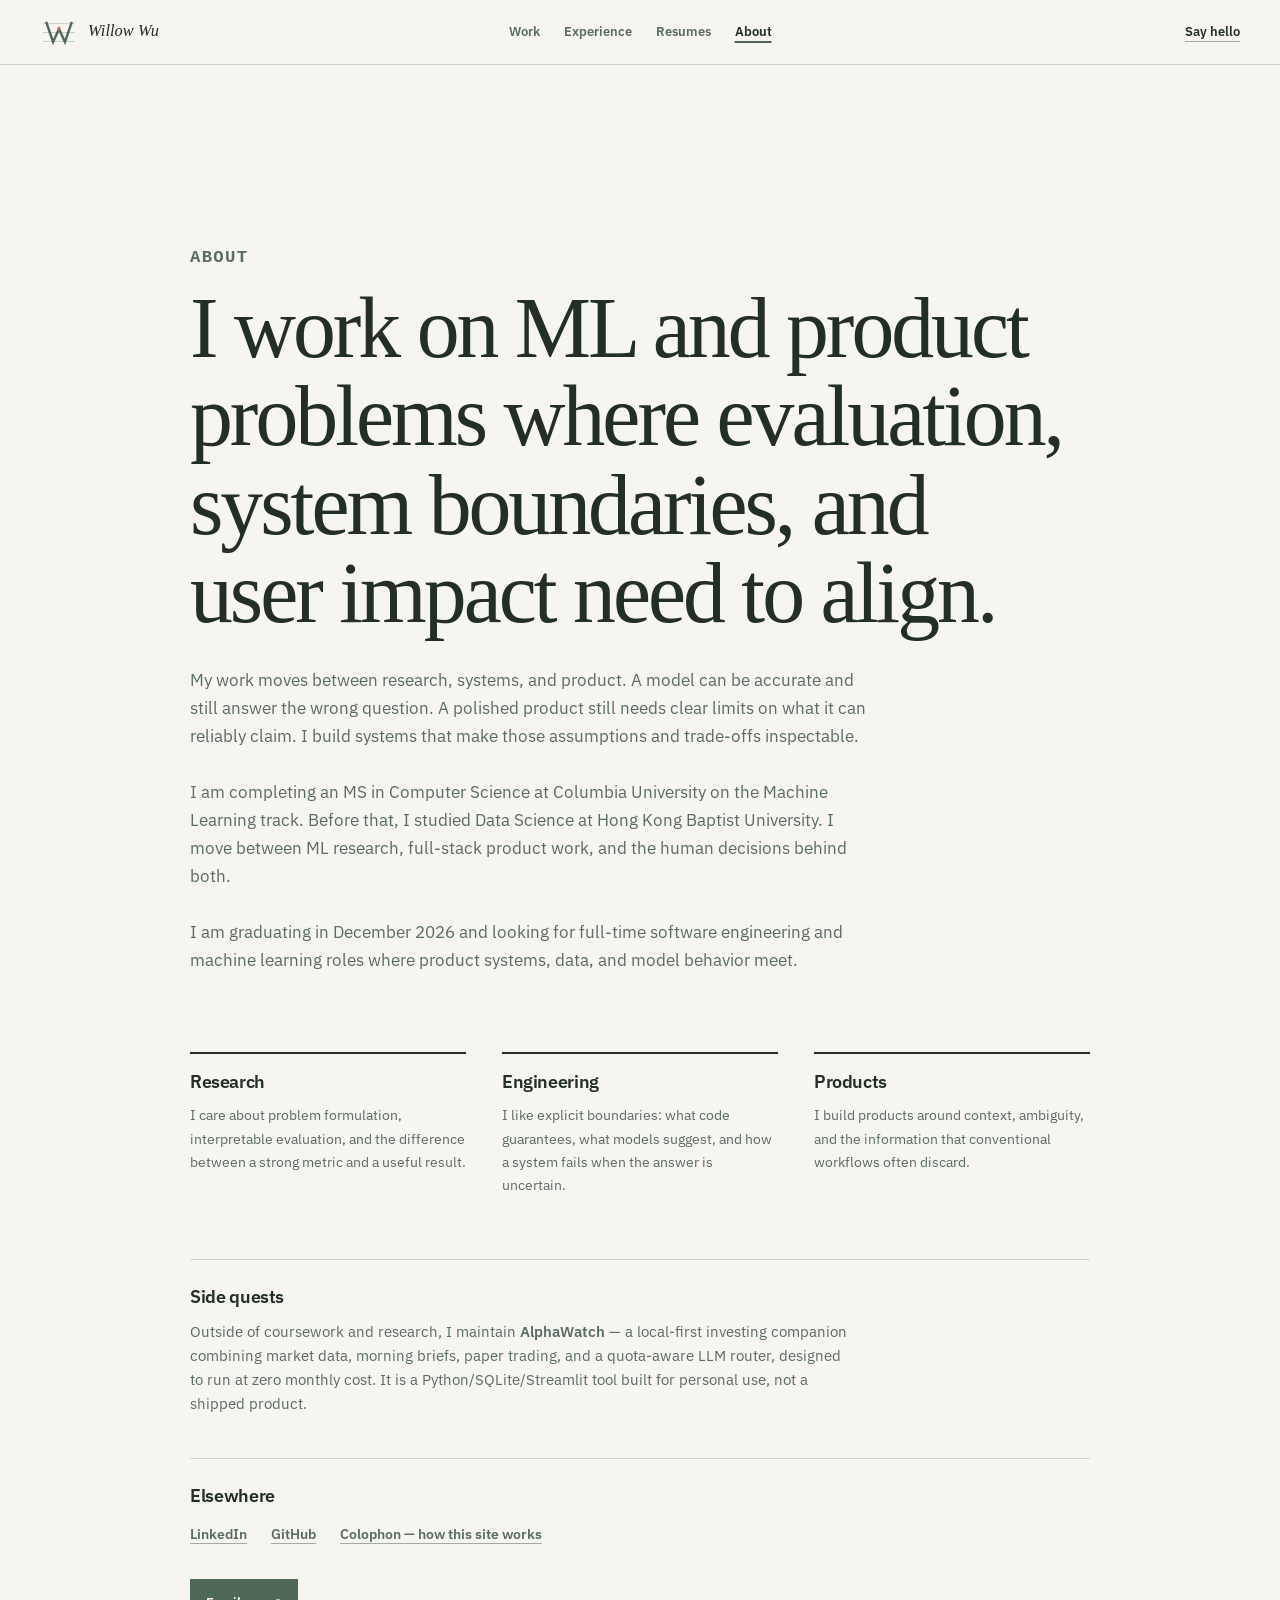
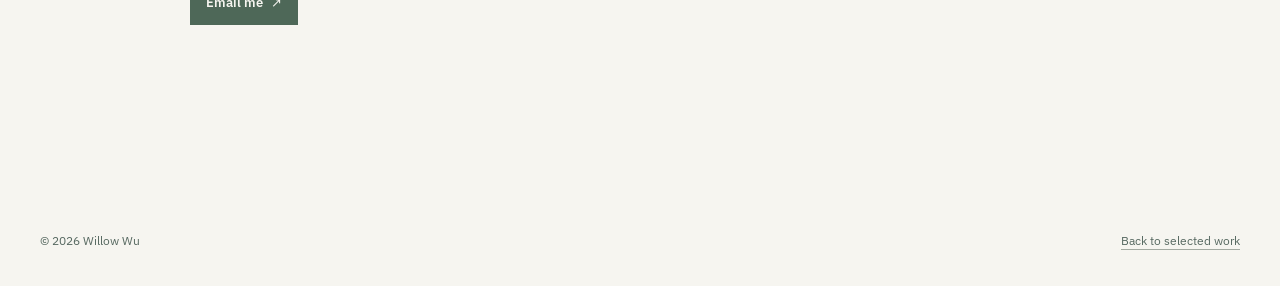
==== commit ef8daf0d: "Refresh portfolio site and resume assets Co-authored-by: Copilot <223556219+Copilot@users.noreply.gi" ====
--- a/about.html
+++ b/about.html
@@ -19,6 +19,7 @@
     <title>About Willow Wu | ML, Product, and Systems Work</title>
     <link rel="icon" href="favicon.svg" type="image/svg+xml" />
     <link rel="preload" href="assets/fonts/fraunces-latin.woff2" as="font" type="font/woff2" crossorigin />
+    <link rel="preload" href="assets/fonts/ibm-plex-sans-latin.woff2" as="font" type="font/woff2" crossorigin />
     <link rel="stylesheet" href="styles.css" />
   </head>
   <body>
@@ -29,6 +30,7 @@
         <nav class="site-nav" aria-label="Primary navigation">
           <a href="index.html#work">Work</a>
           <a href="path.html">Experience</a>
+          <a href="resumes.html">Resumes</a>
           <a href="about.html" aria-current="page">About</a>
         </nav>
         <a class="utility-link" href="mailto:willowwu925@gmail.com">Say hello</a>
--- a/styles.css
+++ b/styles.css
@@ -95,7 +95,7 @@
 .site-name span { transform: translateY(-1px); }
 .site-nav { display: flex; gap: 24px; color: var(--cp-text-muted); font-size: .82rem; font-weight: 700; }
 .site-nav a, .utility-link, .text-link, .contact-links a { text-underline-offset: 5px; }
-.site-nav a:hover, .site-nav a[aria-current="page"] { color: var(--cp-text); text-decoration: underline; text-decoration-color: var(--cp-accent); text-decoration-thickness: 2px; }
+.site-nav a:hover, .site-nav a[aria-current="page"], .site-nav a[aria-current="location"] { color: var(--cp-text); text-decoration: underline; text-decoration-color: var(--cp-accent); text-decoration-thickness: 2px; }
 .utility-link { justify-self: end; color: var(--cp-text); font-size: .82rem; font-weight: 750; text-decoration: underline; text-decoration-color: var(--cp-border-strong); }
 .utility-link:hover { color: var(--cp-accent); text-decoration-color: var(--cp-accent); }
 .eyebrow, .work-meta, .work-index, .case-label, .citation-card p, .hero-note .eyebrow {
@@ -1960,6 +1960,11 @@
   text-align: inherit;
 }
 
+.figure-zoom picture {
+  display: block;
+  width: 100%;
+}
+
 .figure-zoom img {
   display: block;
   width: 100%;
@@ -2519,15 +2524,124 @@
   line-height: 1.6;
 }
 
+.resumes-page {
+  padding: clamp(86px, 11vw, 150px) 0 clamp(96px, 13vw, 170px);
+}
+
+.resume-feature {
+  display: grid;
+  grid-template-columns: minmax(0, 1.2fr) minmax(260px, .72fr);
+  gap: 32px;
+  margin-top: 56px;
+  padding: 28px 0;
+  border-top: 2px solid var(--cp-text);
+  border-bottom: 1px solid var(--cp-border);
+}
+
+.resume-feature h2,
+.resume-catalog h2 {
+  margin-top: 14px;
+  font-size: clamp(2rem, 3.4vw, 3.15rem);
+}
+
+.resume-feature > div > p:not(.eyebrow),
+.resume-note,
+.resume-card > p:not(.resume-card-kicker):not(.resume-card-label):not(.resume-file-meta) {
+  color: var(--cp-text-muted);
+}
+
+.resume-feature-panel {
+  display: grid;
+  align-content: start;
+  gap: 16px;
+  padding-top: 4px;
+}
+
+.resume-catalog {
+  padding-top: clamp(56px, 8vw, 92px);
+}
+
+.resume-grid {
+  display: grid;
+  grid-template-columns: repeat(2, minmax(0, 1fr));
+  gap: 24px;
+  margin-top: 32px;
+}
+
+.resume-card {
+  display: grid;
+  gap: 12px;
+  padding: 22px 0 0;
+  border-top: 1px solid var(--cp-border);
+}
+
+.resume-card h3 {
+  font-size: 1.55rem;
+  line-height: 1.08;
+}
+
+.resume-card-kicker,
+.resume-card-label,
+.resume-file-meta {
+  color: var(--cp-text-soft);
+  font-family: var(--font-mono);
+  font-size: .68rem;
+  font-weight: 700;
+  letter-spacing: .055em;
+  line-height: 1.4;
+  text-transform: uppercase;
+}
+
+.resume-card-label {
+  margin-top: 4px;
+}
+
+.resume-proof-list {
+  display: grid;
+  gap: 10px;
+  margin: 0;
+  padding: 0;
+  list-style: none;
+}
+
+.resume-proof-list li {
+  position: relative;
+  padding-left: 16px;
+  color: var(--cp-text-muted);
+  font-size: .92rem;
+}
+
+.resume-proof-list li::before {
+  position: absolute;
+  left: 0;
+  color: var(--cp-accent);
+  content: "—";
+}
+
+.resume-card-links {
+  display: flex;
+  flex-wrap: wrap;
+  gap: 10px 18px;
+  align-items: baseline;
+}
+
+.resume-card-links .text-link {
+  margin-top: 0;
+}
+
+.resume-context {
+  margin-top: 74px;
+}
+
+@media (max-width: 860px) {
+  .resume-feature,
+  .resume-grid {
+    grid-template-columns: 1fr;
+  }
+}
+
 @media (max-width: 640px) {
   .skills-grid { grid-template-columns: 1fr; gap: 0; }
-}
-
-/* Scroll-reveal entrance (only active when JS runs and motion is allowed) */
-.reveal-ready .reveal { opacity: 0; transform: translateY(18px); transition: opacity .7s ease, transform .7s ease; }
-.reveal-ready .reveal.is-visible { opacity: 1; transform: none; }
-@media (prefers-reduced-motion: reduce) {
-  .reveal-ready .reveal { opacity: 1; transform: none; transition: none; }
 }
 
 /* Micro-interactions */
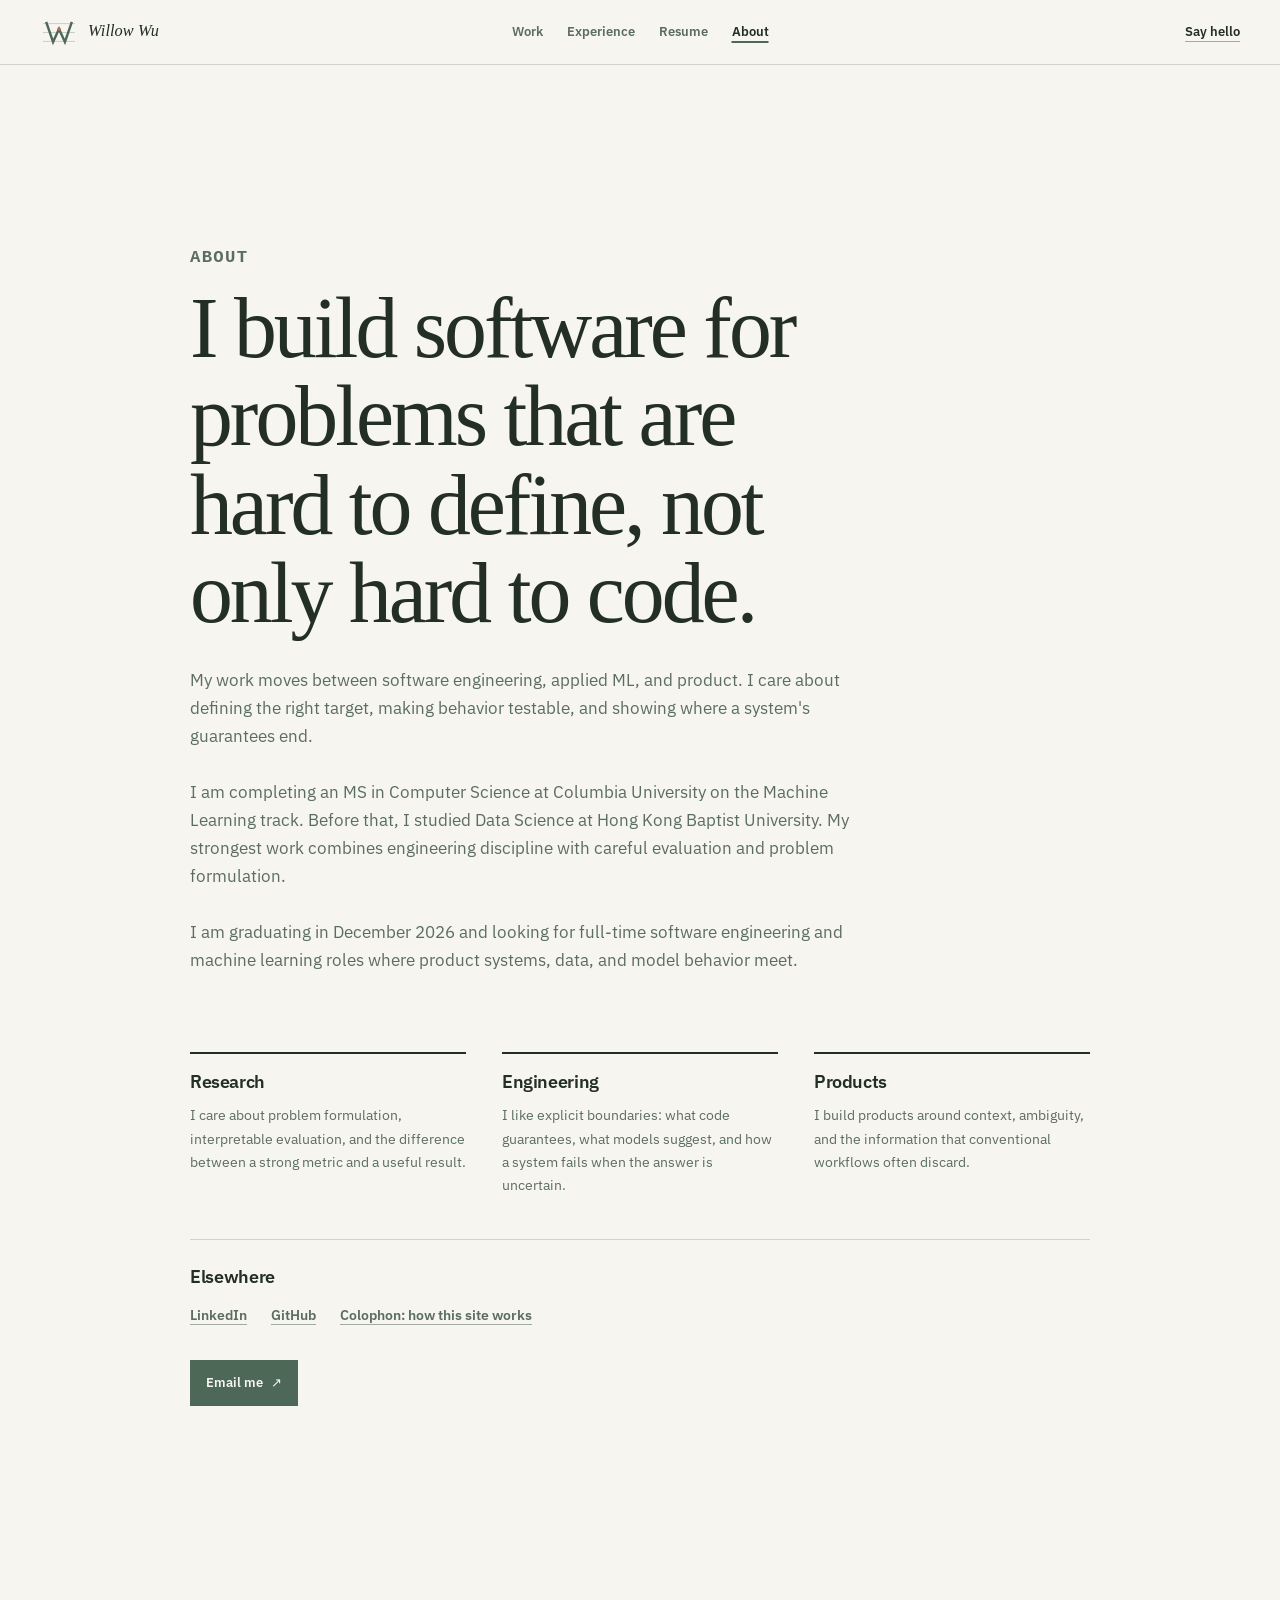
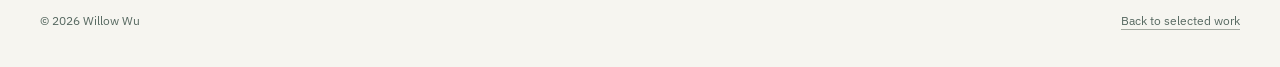
==== commit 975aaf06: "Refocus portfolio around verified systems work Co-authored-by: Copilot <223556219+Copilot@users.nore" ====
--- a/about.html
+++ b/about.html
@@ -3,20 +3,20 @@
   <head>
     <meta charset="UTF-8" />
     <meta name="viewport" content="width=device-width, initial-scale=1.0" />
-    <meta name="description" content="About Willow Wu, a Columbia MSCS candidate working across ML research, full-stack product engineering, and evaluation-driven systems." />
+    <meta name="description" content="About Willow Wu, a software engineer with applied-ML depth who builds inspectable, tested systems." />
     <link rel="canonical" href="https://cyriellewu.github.io/willow-portfolio/about.html" />
     <meta property="og:type" content="website" />
     <meta property="og:site_name" content="Willow Wu" />
-    <meta property="og:title" content="About Willow Wu | ML, Product, and Systems Work" />
-    <meta property="og:description" content="A Columbia MSCS candidate working across ML research, full-stack product engineering, and evaluation-driven systems." />
+    <meta property="og:title" content="About Willow Wu | Software Engineering and Applied ML" />
+    <meta property="og:description" content="A Columbia MSCS candidate building inspectable, tested software and applied-ML systems." />
     <meta property="og:url" content="https://cyriellewu.github.io/willow-portfolio/about.html" />
     <meta property="og:image" content="https://cyriellewu.github.io/willow-portfolio/assets/social/home-og-1200x630.png" />
-    <meta property="og:image:alt" content="Willow Wu — Software Engineer and Machine Learning Engineer" />
+    <meta property="og:image:alt" content="Willow Wu, software engineer with applied-ML depth" />
     <meta name="twitter:card" content="summary_large_image" />
-    <meta name="twitter:title" content="About Willow Wu | ML, Product, and Systems Work" />
-    <meta name="twitter:description" content="A Columbia MSCS candidate working across ML research, full-stack product engineering, and evaluation-driven systems." />
+    <meta name="twitter:title" content="About Willow Wu | Software Engineering and Applied ML" />
+    <meta name="twitter:description" content="A Columbia MSCS candidate building inspectable, tested software and applied-ML systems." />
     <meta name="twitter:image" content="https://cyriellewu.github.io/willow-portfolio/assets/social/home-og-1200x630.png" />
-    <title>About Willow Wu | ML, Product, and Systems Work</title>
+    <title>About Willow Wu | Software Engineering and Applied ML</title>
     <link rel="icon" href="favicon.svg" type="image/svg+xml" />
     <link rel="preload" href="assets/fonts/fraunces-latin.woff2" as="font" type="font/woff2" crossorigin />
     <link rel="preload" href="assets/fonts/ibm-plex-sans-latin.woff2" as="font" type="font/woff2" crossorigin />
@@ -30,26 +30,25 @@
         <nav class="site-nav" aria-label="Primary navigation">
           <a href="index.html#work">Work</a>
           <a href="path.html">Experience</a>
-          <a href="resumes.html">Resumes</a>
+          <a href="resumes.html">Resume</a>
           <a href="about.html" aria-current="page">About</a>
         </nav>
-        <a class="utility-link" href="mailto:willowwu925@gmail.com">Say hello</a>
+        <a class="utility-link" href="mailto:yw4643@columbia.edu">Say hello</a>
       </div>
     </header>
     <main id="main-content" class="site-frame about-page">
       <p class="eyebrow">About</p>
-      <h1>I work on ML and product problems where evaluation, system boundaries, and user impact need to align.</h1>
+      <h1>I build software for problems that are hard to define, not only hard to code.</h1>
       <p>
-        My work moves between research, systems, and product. A model can be accurate
-        and still answer the wrong question. A polished product still needs clear
-        limits on what it can reliably claim. I build systems that make those
-        assumptions and trade-offs inspectable.
+        My work moves between software engineering, applied ML, and product. I care about
+        defining the right target, making behavior testable, and showing where a system's
+        guarantees end.
       </p>
       <p>
         I am completing an MS in Computer Science at Columbia University on the
         Machine Learning track. Before that, I studied Data Science at Hong Kong
-        Baptist University. I move between ML research, full-stack product work, and the
-        human decisions behind both.
+        Baptist University. My strongest work combines engineering discipline with
+        careful evaluation and problem formulation.
       </p>
       <p>
         I am graduating in December 2026 and looking for full-time software engineering
@@ -70,27 +69,17 @@
         </article>
       </div>
 
-      <div class="about-side-quests">
-        <h2>Side quests</h2>
-        <p>
-          Outside of coursework and research, I maintain
-          <strong>AlphaWatch</strong> — a local-first investing companion combining market data,
-          morning briefs, paper trading, and a quota-aware LLM router, designed to run at zero
-          monthly cost. It is a Python/SQLite/Streamlit tool built for personal use, not a shipped product.
-        </p>
-      </div>
-
       <div class="about-elsewhere">
         <h2>Elsewhere</h2>
         <ul>
           <li><a href="https://www.linkedin.com/in/yw4643" target="_blank" rel="noreferrer">LinkedIn</a></li>
           <li><a href="https://github.com/Cyriellewu" target="_blank" rel="noreferrer">GitHub</a></li>
-          <li><a href="colophon.html">Colophon — how this site works</a></li>
+          <li><a href="colophon.html">Colophon: how this site works</a></li>
         </ul>
       </div>
 
       <div class="hero-actions">
-        <a class="button button-primary" href="mailto:willowwu925@gmail.com">Email me <span aria-hidden="true">↗</span></a>
+        <a class="button button-primary" href="mailto:yw4643@columbia.edu">Email me <span aria-hidden="true">↗</span></a>
       </div>
     </main>
     <footer class="site-frame site-footer">
--- a/styles.css
+++ b/styles.css
@@ -47,7 +47,7 @@
   --cp-accent-fg: #ffffff;
   --cp-success: #526c5e;
   --cp-danger: #b44f45;
-  --cp-warning: #c76852;
+  --cp-warning: #8f3f32;
   --cp-link: #3f5749;
   --cp-shadow: 0 18px 48px rgba(0, 0, 0, 0.12);
   --cp-overlay: rgba(246, 245, 240, 0.94);
@@ -108,10 +108,10 @@
   font-optical-sizing: auto;
 }
 .hero {
-  display: grid; grid-template-columns: minmax(0, 1fr) minmax(230px, .34fr); gap: clamp(36px, 6vw, 80px);
-  align-items: end; padding: clamp(20px, 1.6vw, 24px) 0 clamp(40px, 4vw, 56px);
-}
-.hero h1 { max-width: 17ch; margin-top: 16px; font-size: clamp(3.2rem, 5vw, 5rem); }
+  display: grid; grid-template-columns: minmax(0, 1fr) minmax(230px, .32fr); gap: clamp(36px, 6vw, 80px);
+  align-items: end; padding: clamp(44px, 6vw, 84px) 0 clamp(40px, 5vw, 68px);
+}
+.hero h1 { max-width: 19ch; margin-top: 16px; font-size: clamp(3rem, 4.8vw, 4.8rem); }
 .hero-copy { max-width: 650px; margin-top: 28px; color: var(--cp-text-muted); font-size: 1.08rem; }
 .hero-actions { display: flex; flex-wrap: wrap; gap: 12px; margin-top: 32px; }
 .button {
@@ -122,6 +122,16 @@
 .button-primary:hover { background: var(--cp-accent); border-color: var(--cp-accent); }
 .button-secondary { border-color: var(--cp-border-strong); background: transparent; }
 .button-secondary:hover { border-color: var(--cp-accent); color: var(--cp-accent); }
+.button-quiet {
+  min-height: 46px;
+  padding-inline: 6px;
+  border-color: transparent;
+  color: var(--cp-text-muted);
+  text-decoration: underline;
+  text-decoration-color: var(--cp-border-strong);
+  text-underline-offset: 5px;
+}
+.button-quiet:hover { color: var(--cp-accent); text-decoration-color: var(--cp-accent); }
 .hero-note { align-self: end; padding-top: 16px; border-top: 2px solid var(--cp-text); }
 .hero-note > p:not(.eyebrow) { margin-top: 5px; font-size: .88rem; font-weight: 700; line-height: 1.4; }
 .hero-note .note-small { margin-top: 18px; color: var(--cp-text-soft); font-size: .76rem; font-weight: 500; }
@@ -176,6 +186,26 @@
 .contact-links a:hover { color: var(--cp-accent); text-decoration-color: var(--cp-accent); }
 .site-footer { display: flex; justify-content: space-between; gap: 24px; padding: 26px 0 36px; color: var(--cp-text-soft); font-size: .76rem; }
 
+.supporting-work {
+  display: grid;
+  grid-template-columns: minmax(150px, .24fr) minmax(0, .56fr) minmax(180px, .3fr);
+  gap: 24px 36px;
+  align-items: start;
+  padding: 34px 0;
+  border-bottom: 1px solid var(--cp-border);
+}
+.supporting-work h3 {
+  font-family: var(--font-ui);
+  font-size: clamp(1.35rem, 2.2vw, 2rem);
+  line-height: 1.1;
+  letter-spacing: -.022em;
+}
+.supporting-work > p:not(.work-meta) {
+  color: var(--cp-text-muted);
+  font-size: .9rem;
+}
+.supporting-work .text-link { margin-top: 0; }
+
 .case-hero { max-width: 1020px; padding: clamp(86px, 11vw, 148px) 0 72px; }
 .case-hero h1 { max-width: 15ch; margin-top: 18px; font-size: clamp(3.6rem, 6.2vw, 6.5rem); }
 .case-summary { max-width: 700px; margin-top: 27px; color: var(--cp-text-muted); font-size: 1.12rem; }
@@ -232,6 +262,7 @@
   .case-image { width: 100%; margin-left: 0; }
   .about-notes { grid-template-columns: 1fr; gap: 30px; }
   .about-notes article { max-width: 580px; }
+  .supporting-work { grid-template-columns: 1fr; gap: 12px; }
 }
 @media (max-width: 560px) {
   body { font-size: 17px; }
@@ -239,7 +270,7 @@
   .header-content { min-height: 58px; }
   .site-nav { gap: 15px; font-size: .76rem; }
   .utility-link { font-size: .76rem; }
-  .hero { gap: 44px; padding-top: 66px; padding-bottom: 84px; }
+  .hero { gap: 32px; padding-top: 40px; padding-bottom: 44px; }
   .hero h1, .about-page h1 { font-size: clamp(2.8rem, 12.4vw, 3.55rem); line-height: 1.01; }
   .hero-copy, .about-page > p { font-size: 1rem; }
   .section { padding-top: 96px; }
@@ -1502,6 +1533,7 @@
 
   .site-header {
     position: sticky;
+    backdrop-filter: none;
   }
 
   .header-content {
@@ -1536,7 +1568,7 @@
     top: 0;
     right: 0;
     bottom: 0;
-    left: 12%;
+    left: 0;
     z-index: 30;
     display: none;
     flex-direction: column;
@@ -1544,7 +1576,6 @@
     justify-content: center;
     gap: 24px;
     padding: 88px 40px 40px;
-    border-left: 1px solid var(--cp-border-strong);
     background: var(--cp-surface);
     box-shadow: var(--cp-shadow);
     overflow-y: auto;
@@ -1646,6 +1677,7 @@
   min-height: 42px;
   flex-wrap: wrap;
   align-items: center;
+  justify-content: space-between;
   gap: 6px 22px;
   color: var(--cp-text-muted);
   font-family: var(--font-mono);
@@ -1868,9 +1900,8 @@
 
 @media (max-width: 640px) {
   .proof-rail .site-frame {
-    display: grid;
-    grid-template-columns: repeat(2, minmax(0, 1fr));
-    gap: 0;
+    display: flex;
+    gap: 4px 18px;
     padding-top: 6px;
     padding-bottom: 6px;
   }
@@ -2167,15 +2198,11 @@
 }
 
 @media (max-width: 560px) {
-  .hero {
-    gap: 32px;
-    padding-top: 44px;
-    padding-bottom: 56px;
-  }
-
-  .hero h1 {
-    font-size: clamp(2.4rem, 10vw, 3.1rem);
-  }
+  .hero h1 { font-size: clamp(2.25rem, 9.4vw, 2.85rem); }
+  .hero-subhead { font-size: 1.05rem; }
+  .hero-main .hero-actions { gap: 8px; margin-top: 24px; }
+  .hero-main .button-quiet { min-height: 44px; padding-inline: 3px; }
+  .hero-status-card h2 { max-width: 24ch; margin-top: 14px; font-size: 1.25rem; }
 
   .section {
     padding-top: 64px;
@@ -2460,15 +2487,14 @@
   .path-page-timeline li { grid-template-columns: 1fr; gap: 9px; }
 
   .proof-rail .site-frame {
-    grid-template-columns: 1fr;
-    gap: 2px;
+    gap: 2px 14px;
     padding-top: 8px;
     padding-bottom: 8px;
   }
 
   .proof-rail span {
     min-height: 22px;
-    white-space: normal;
+    white-space: nowrap;
   }
 
   .marquee-track {
@@ -2485,11 +2511,102 @@
 }
 
 .hero-subhead {
-  margin: 0 0 16px;
-  font-size: 1.06rem;
+  max-width: 690px;
+  margin: 22px 0 0;
+  font-size: clamp(1.15rem, 1.8vw, 1.4rem);
   font-weight: 600;
-  line-height: 1.5;
+  line-height: 1.4;
   color: var(--cp-text);
+}
+
+.hero-main .hero-copy {
+  max-width: 720px;
+  margin-top: 18px;
+}
+
+.hero-status-card {
+  align-self: stretch;
+  display: flex;
+  flex-direction: column;
+  justify-content: flex-end;
+  padding-bottom: 4px;
+}
+
+.quick-proof {
+  display: grid;
+  grid-template-columns: minmax(180px, .32fr) minmax(0, 1fr);
+  gap: clamp(32px, 6vw, 76px);
+  padding: clamp(42px, 5vw, 68px) 0;
+  border-top: 2px solid var(--cp-text);
+}
+
+.quick-proof-heading h2 {
+  max-width: 8ch;
+  margin-top: 12px;
+  font-size: clamp(2rem, 3.4vw, 3.4rem);
+}
+
+.quick-proof-grid {
+  display: grid;
+  grid-template-columns: repeat(2, minmax(0, 1fr));
+  border-top: 1px solid var(--cp-border);
+}
+
+.quick-proof-grid article {
+  min-width: 0;
+  padding: 19px 22px 22px 0;
+  border-bottom: 1px solid var(--cp-border);
+}
+
+.quick-proof-grid article:nth-child(2n) {
+  padding-left: 22px;
+  border-left: 1px solid var(--cp-border);
+}
+
+.quick-proof-grid span,
+.project-scan dt {
+  color: var(--cp-accent);
+  font-family: var(--font-mono);
+  font-size: .66rem;
+  font-weight: 700;
+  letter-spacing: .055em;
+  text-transform: uppercase;
+}
+
+.quick-proof-grid strong {
+  display: block;
+  margin-top: 13px;
+  font-size: 1.04rem;
+}
+
+.quick-proof-grid p {
+  max-width: 34ch;
+  margin-top: 7px;
+  color: var(--cp-text-muted);
+  font-size: .86rem;
+  line-height: 1.48;
+}
+
+.project-scan {
+  display: grid;
+  gap: 0;
+  max-width: 610px;
+  margin-top: 24px;
+  border-top: 1px solid var(--cp-border);
+}
+
+.project-scan div {
+  display: grid;
+  grid-template-columns: 72px minmax(0, 1fr);
+  gap: 15px;
+  padding: 11px 0;
+  border-bottom: 1px solid var(--cp-border);
+}
+
+.project-scan dd {
+  color: var(--cp-text-muted);
+  font-size: .9rem;
+  line-height: 1.48;
 }
 
 .skills-section {
@@ -2634,6 +2751,8 @@
 }
 
 @media (max-width: 860px) {
+  .quick-proof { grid-template-columns: 1fr; }
+  .quick-proof-heading h2 { max-width: none; }
   .resume-feature,
   .resume-grid {
     grid-template-columns: 1fr;
@@ -2642,6 +2761,12 @@
 
 @media (max-width: 640px) {
   .skills-grid { grid-template-columns: 1fr; gap: 0; }
+  .quick-proof-grid { grid-template-columns: 1fr; }
+  .quick-proof-grid article:nth-child(2n) {
+    padding-left: 0;
+    border-left: 0;
+  }
+  .project-scan div { grid-template-columns: 1fr; gap: 5px; }
 }
 
 /* Micro-interactions */
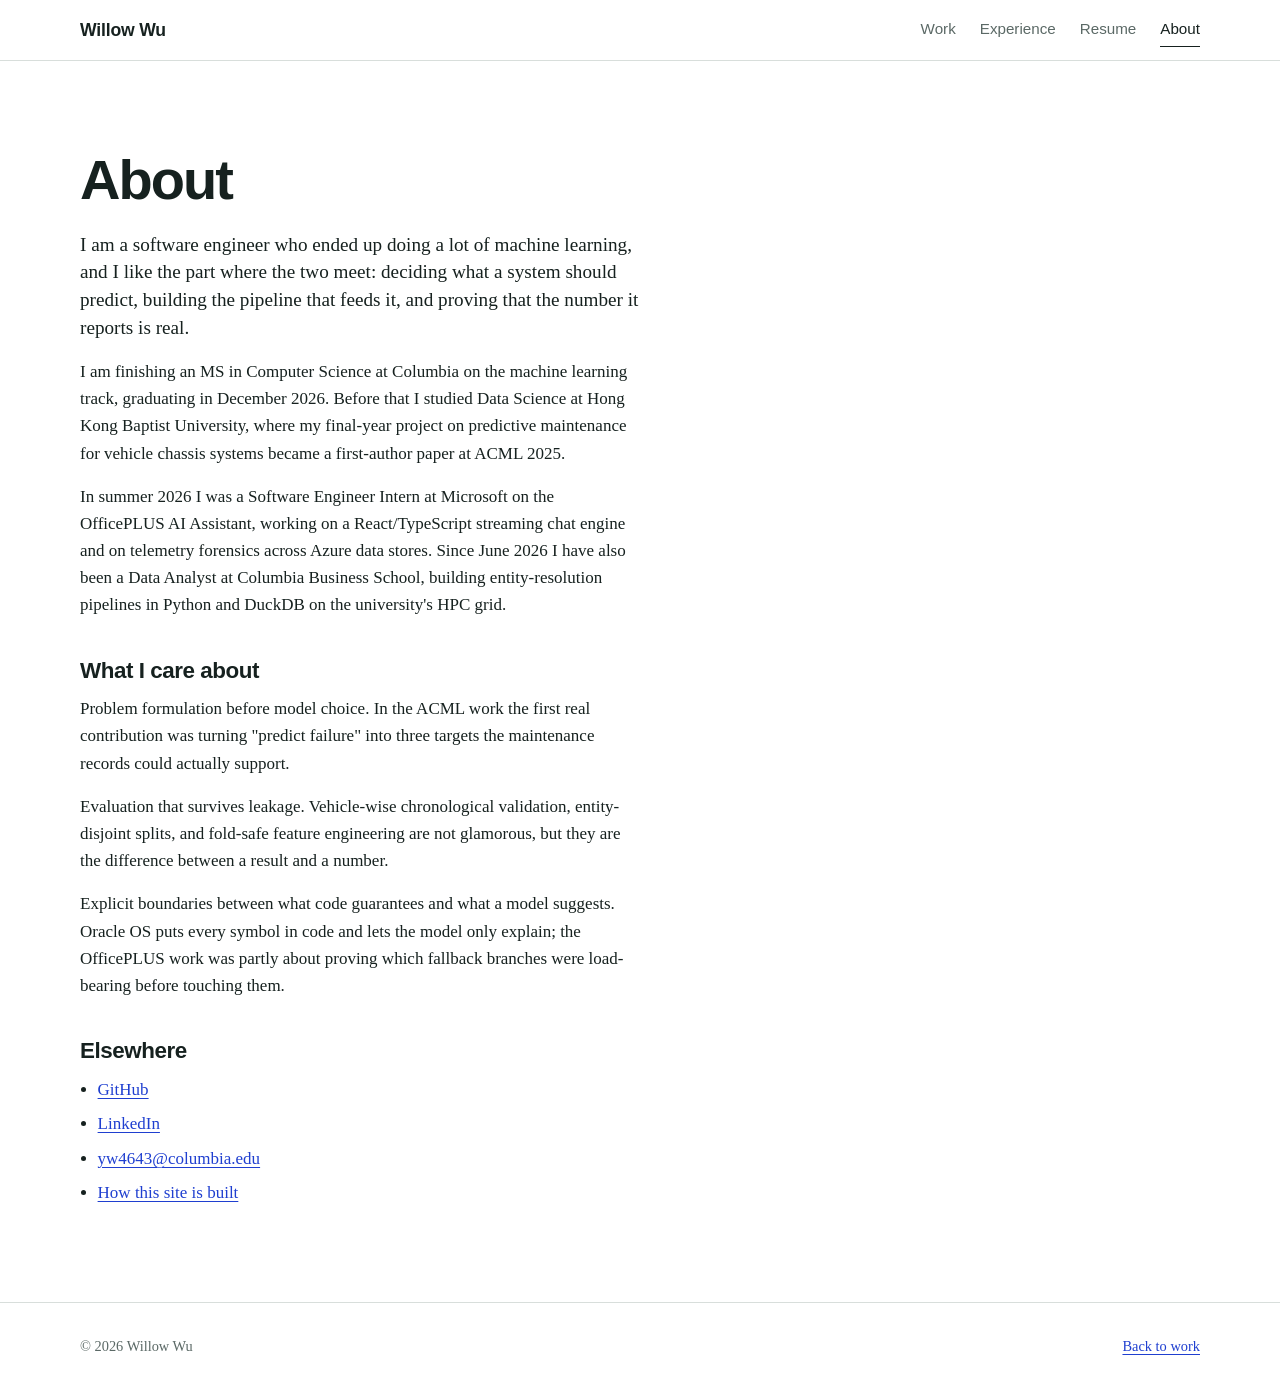
==== commit cdcf0cd6: "Redesign the site around verified work Replace the notebook-style layout with one quiet system: Bric" ====
--- a/about.html
+++ b/about.html
@@ -1,91 +1,65 @@
-<!doctype html>
-<html lang="en">
-  <head>
-    <meta charset="UTF-8" />
-    <meta name="viewport" content="width=device-width, initial-scale=1.0" />
-    <meta name="description" content="About Willow Wu, a software engineer with applied-ML depth who builds inspectable, tested systems." />
-    <link rel="canonical" href="https://cyriellewu.github.io/willow-portfolio/about.html" />
-    <meta property="og:type" content="website" />
-    <meta property="og:site_name" content="Willow Wu" />
-    <meta property="og:title" content="About Willow Wu | Software Engineering and Applied ML" />
-    <meta property="og:description" content="A Columbia MSCS candidate building inspectable, tested software and applied-ML systems." />
-    <meta property="og:url" content="https://cyriellewu.github.io/willow-portfolio/about.html" />
-    <meta property="og:image" content="https://cyriellewu.github.io/willow-portfolio/assets/social/home-og-1200x630.png" />
-    <meta property="og:image:alt" content="Willow Wu, software engineer with applied-ML depth" />
-    <meta name="twitter:card" content="summary_large_image" />
-    <meta name="twitter:title" content="About Willow Wu | Software Engineering and Applied ML" />
-    <meta name="twitter:description" content="A Columbia MSCS candidate building inspectable, tested software and applied-ML systems." />
-    <meta name="twitter:image" content="https://cyriellewu.github.io/willow-portfolio/assets/social/home-og-1200x630.png" />
-    <title>About Willow Wu | Software Engineering and Applied ML</title>
-    <link rel="icon" href="favicon.svg" type="image/svg+xml" />
-    <link rel="preload" href="assets/fonts/fraunces-latin.woff2" as="font" type="font/woff2" crossorigin />
-    <link rel="preload" href="assets/fonts/ibm-plex-sans-latin.woff2" as="font" type="font/woff2" crossorigin />
-    <link rel="stylesheet" href="styles.css" />
-  </head>
-  <body>
-    <a class="skip-link" href="#main-content">Skip to content</a>
-    <header class="site-header">
-      <div class="site-frame header-content">
-        <a class="site-name" href="index.html"><img src="assets/identity/ruled-w.svg" width="32" height="24" alt="" /><span>Willow Wu</span></a>
-        <nav class="site-nav" aria-label="Primary navigation">
-          <a href="index.html#work">Work</a>
-          <a href="path.html">Experience</a>
-          <a href="resumes.html">Resume</a>
-          <a href="about.html" aria-current="page">About</a>
-        </nav>
-        <a class="utility-link" href="mailto:yw4643@columbia.edu">Say hello</a>
-      </div>
-    </header>
-    <main id="main-content" class="site-frame about-page">
-      <p class="eyebrow">About</p>
-      <h1>I build software for problems that are hard to define, not only hard to code.</h1>
-      <p>
-        My work moves between software engineering, applied ML, and product. I care about
-        defining the right target, making behavior testable, and showing where a system's
-        guarantees end.
-      </p>
-      <p>
-        I am completing an MS in Computer Science at Columbia University on the
-        Machine Learning track. Before that, I studied Data Science at Hong Kong
-        Baptist University. My strongest work combines engineering discipline with
-        careful evaluation and problem formulation.
-      </p>
-      <p>
-        I am graduating in December 2026 and looking for full-time software engineering
-        and machine learning roles where product systems, data, and model behavior meet.
-      </p>
-      <div class="about-notes">
-        <article>
-          <h2>Research</h2>
-          <p>I care about problem formulation, interpretable evaluation, and the difference between a strong metric and a useful result.</p>
-        </article>
-        <article>
-          <h2>Engineering</h2>
-          <p>I like explicit boundaries: what code guarantees, what models suggest, and how a system fails when the answer is uncertain.</p>
-        </article>
-        <article>
-          <h2>Products</h2>
-          <p>I build products around context, ambiguity, and the information that conventional workflows often discard.</p>
-        </article>
-      </div>
-
-      <div class="about-elsewhere">
-        <h2>Elsewhere</h2>
-        <ul>
-          <li><a href="https://www.linkedin.com/in/yw4643" target="_blank" rel="noreferrer">LinkedIn</a></li>
-          <li><a href="https://github.com/Cyriellewu" target="_blank" rel="noreferrer">GitHub</a></li>
-          <li><a href="colophon.html">Colophon: how this site works</a></li>
-        </ul>
-      </div>
-
-      <div class="hero-actions">
-        <a class="button button-primary" href="mailto:yw4643@columbia.edu">Email me <span aria-hidden="true">↗</span></a>
-      </div>
-    </main>
-    <footer class="site-frame site-footer">
-      <p>© <span id="current-year"></span> Willow Wu</p>
-      <p><a href="index.html">Back to selected work</a></p>
-    </footer>
-    <script src="app.js"></script>
-  </body>
-</html>
+<!doctype html>
+<html lang="en">
+  <head>
+    <meta charset="UTF-8" />
+    <meta name="viewport" content="width=device-width, initial-scale=1.0, viewport-fit=cover" />
+    <meta name="description" content="About Willow Wu, a software engineer with applied-ML depth finishing an MS in Computer Science at Columbia." />
+    <link rel="canonical" href="https://cyriellewu.github.io/willow-portfolio/about.html" />
+    <meta property="og:type" content="website" />
+    <meta property="og:site_name" content="Willow Wu" />
+    <meta property="og:title" content="About Willow Wu" />
+    <meta property="og:description" content="Software engineer with applied-ML depth, Columbia MSCS, graduating December 2026." />
+    <meta property="og:url" content="https://cyriellewu.github.io/willow-portfolio/about.html" />
+    <meta property="og:image" content="https://cyriellewu.github.io/willow-portfolio/assets/social/home-og-1200x630.png" />
+    <meta name="twitter:card" content="summary_large_image" />
+    <title>About Willow Wu</title>
+    <link rel="icon" href="favicon.svg" type="image/svg+xml" />
+    <link rel="preload" href="assets/fonts/bricolage-grotesque-latin.woff2" as="font" type="font/woff2" crossorigin />
+    <link rel="preload" href="assets/fonts/source-serif-4-latin.woff2" as="font" type="font/woff2" crossorigin />
+    <link rel="stylesheet" href="styles.css" />
+  </head>
+  <body>
+    <a class="skip-link" href="#main">Skip to content</a>
+    <header class="site-header">
+      <div class="wrap">
+        <a class="site-name" href="index.html">Willow Wu</a>
+        <nav class="site-nav" aria-label="Primary">
+          <a href="index.html#work">Work</a>
+          <a href="path.html">Experience</a>
+          <a href="resumes.html">Resume</a>
+          <a href="about.html" aria-current="page">About</a>
+        </nav>
+      </div>
+    </header>
+
+    <main id="main" class="wrap page">
+      <h1>About</h1>
+      <div class="prose">
+        <p class="lede">I am a software engineer who ended up doing a lot of machine learning, and I like the part where the two meet: deciding what a system should predict, building the pipeline that feeds it, and proving that the number it reports is real.</p>
+        <p>I am finishing an MS in Computer Science at Columbia on the machine learning track, graduating in December 2026. Before that I studied Data Science at Hong Kong Baptist University, where my final-year project on predictive maintenance for vehicle chassis systems became a first-author paper at ACML 2025.</p>
+        <p>In summer 2026 I was a Software Engineer Intern at Microsoft on the OfficePLUS AI Assistant, working on a React/TypeScript streaming chat engine and on telemetry forensics across Azure data stores. Since June 2026 I have also been a Data Analyst at Columbia Business School, building entity-resolution pipelines in Python and DuckDB on the university's HPC grid.</p>
+
+        <h2>What I care about</h2>
+        <p>Problem formulation before model choice. In the ACML work the first real contribution was turning "predict failure" into three targets the maintenance records could actually support.</p>
+        <p>Evaluation that survives leakage. Vehicle-wise chronological validation, entity-disjoint splits, and fold-safe feature engineering are not glamorous, but they are the difference between a result and a number.</p>
+        <p>Explicit boundaries between what code guarantees and what a model suggests. Oracle OS puts every symbol in code and lets the model only explain; the OfficePLUS work was partly about proving which fallback branches were load-bearing before touching them.</p>
+
+        <h2>Elsewhere</h2>
+        <ul>
+          <li><a href="https://github.com/Cyriellewu" target="_blank" rel="noreferrer">GitHub</a></li>
+          <li><a href="https://www.linkedin.com/in/yw4643" target="_blank" rel="noreferrer">LinkedIn</a></li>
+          <li><a href="mailto:yw4643@columbia.edu">yw4643@columbia.edu</a></li>
+          <li><a href="colophon.html">How this site is built</a></li>
+        </ul>
+      </div>
+    </main>
+
+    <footer class="site-footer">
+      <div class="wrap">
+        <p>© <span id="year">2026</span> Willow Wu</p>
+        <p><a href="index.html">Back to work</a></p>
+      </div>
+    </footer>
+    <script src="app.js"></script>
+  </body>
+</html>
--- a/styles.css
+++ b/styles.css
@@ -1,2793 +1,317 @@
-@font-face {
-  font-family: "Fraunces";
-  src: url("assets/fonts/fraunces-latin.woff2") format("woff2");
-  font-style: normal;
-  font-weight: 400 600;
-  font-display: swap;
-}
-@font-face {
-  font-family: "Fraunces";
-  src: url("assets/fonts/fraunces-italic-latin.woff2") format("woff2");
-  font-style: italic;
-  font-weight: 400 600;
-  font-display: swap;
-}
-@font-face {
-  font-family: "IBM Plex Sans";
-  src: url("assets/fonts/ibm-plex-sans-latin.woff2") format("woff2");
-  font-style: normal;
-  font-weight: 400 600;
-  font-display: swap;
-}
-@font-face {
-  font-family: "IBM Plex Mono";
-  src: url("assets/fonts/ibm-plex-mono-medium.woff2") format("woff2");
-  font-style: normal;
-  font-weight: 500;
-  font-display: swap;
-}
-
-:root {
-  --font-display: "Fraunces", Georgia, "Songti SC", STSong, SimSun, serif;
-  --font-ui: "IBM Plex Sans", "PingFang SC", "Microsoft YaHei", "Noto Sans CJK SC", sans-serif;
-  --font-mono: "IBM Plex Mono", ui-monospace, "SFMono-Regular", Consolas, monospace;
-  color-scheme: light;
-  --cp-bg: #f6f5f0;
-  --cp-bg-elevated: #fdfcf8;
-  --cp-surface: #fffefa;
-  --cp-surface-soft: #efeee8;
-  --cp-border: #d2d4cc;
-  --cp-border-strong: #a3aaa1;
-  --cp-text: #222e26;
-  --cp-text-muted: #5b6d62;
-  --cp-text-soft: #566860;
-  --cp-accent: #4e6858;
-  --cp-accent-hover: #3b5244;
-  --cp-accent-soft: rgba(78, 104, 88, 0.09);
-  --cp-accent-fg: #ffffff;
-  --cp-success: #526c5e;
-  --cp-danger: #b44f45;
-  --cp-warning: #8f3f32;
-  --cp-link: #3f5749;
-  --cp-shadow: 0 18px 48px rgba(0, 0, 0, 0.12);
-  --cp-overlay: rgba(246, 245, 240, 0.94);
-  --cp-panel: rgba(255, 254, 250, 0.86);
-  --cp-panel-strong: rgba(255, 254, 250, 0.96);
-  --cp-sheen: rgba(255, 255, 255, 0.55);
-  --cp-highlight: rgba(78, 104, 88, 0.12);
-  --cp-rule: rgba(78, 104, 88, 0.18);
-  --cp-rule-strong: rgba(78, 104, 88, 0.35);
-}
-
-* { box-sizing: border-box; }
-html { scroll-behavior: smooth; scroll-padding-top: 84px; }
-body {
-  min-width: 320px;
-  margin: 0;
-  overflow-x: clip;
-  background: var(--cp-bg);
-  color: var(--cp-text);
-  font-family: var(--font-ui);
-  font-size: 17.5px;
-  line-height: 1.62;
-  font-synthesis: none;
-  text-rendering: optimizeLegibility;
-}
-h1, h2, h3, p, figure, dl, dd, ol { margin: 0; }
-a { color: inherit; text-decoration: none; }
-img { max-width: 100%; }
-:focus-visible { outline: 3px solid var(--cp-accent); outline-offset: 4px; }
-.skip-link {
-  position: fixed; top: 12px; left: 12px; z-index: 20; padding: 10px 14px;
-  background: var(--cp-accent); color: var(--cp-accent-fg); transform: translateY(-180%);
-}
-.skip-link:focus { transform: translateY(0); }
-.site-frame { width: min(1200px, calc(100% - 64px)); margin: 0 auto; }
-.site-header {
-  position: sticky; top: 0; z-index: 10; border-bottom: 1px solid var(--cp-border);
-  background: var(--cp-overlay); backdrop-filter: blur(12px);
-}
-.header-content {
-  display: grid; grid-template-columns: 1fr auto 1fr; min-height: 64px; align-items: center; gap: 28px;
-}
-.site-name { display: inline-flex; width: fit-content; align-items: center; gap: 10px; font-family: var(--font-display); font-size: 1.02rem; font-style: italic; font-weight: 400; letter-spacing: .005em; }
-.site-name img { display: block; width: 38px; height: 29px; flex: 0 0 auto; }
-.site-name span { transform: translateY(-1px); }
-.site-nav { display: flex; gap: 24px; color: var(--cp-text-muted); font-size: .82rem; font-weight: 700; }
-.site-nav a, .utility-link, .text-link, .contact-links a { text-underline-offset: 5px; }
-.site-nav a:hover, .site-nav a[aria-current="page"], .site-nav a[aria-current="location"] { color: var(--cp-text); text-decoration: underline; text-decoration-color: var(--cp-accent); text-decoration-thickness: 2px; }
-.utility-link { justify-self: end; color: var(--cp-text); font-size: .82rem; font-weight: 750; text-decoration: underline; text-decoration-color: var(--cp-border-strong); }
-.utility-link:hover { color: var(--cp-accent); text-decoration-color: var(--cp-accent); }
-.eyebrow, .work-meta, .work-index, .case-label, .citation-card p, .hero-note .eyebrow {
-  color: var(--cp-accent); font-family: var(--font-mono);
-  font-size: .72rem; font-weight: 700; letter-spacing: .075em; line-height: 1.3; text-transform: uppercase;
-}
-h1, h2, h3 {
-  font-family: var(--font-display);
-  font-weight: 400; letter-spacing: -.035em; line-height: 1.03; overflow-wrap: anywhere; text-wrap: balance;
-  font-optical-sizing: auto;
-}
-.hero {
-  display: grid; grid-template-columns: minmax(0, 1fr) minmax(230px, .32fr); gap: clamp(36px, 6vw, 80px);
-  align-items: end; padding: clamp(44px, 6vw, 84px) 0 clamp(40px, 5vw, 68px);
-}
-.hero h1 { max-width: 19ch; margin-top: 16px; font-size: clamp(3rem, 4.8vw, 4.8rem); }
-.hero-copy { max-width: 650px; margin-top: 28px; color: var(--cp-text-muted); font-size: 1.08rem; }
-.hero-actions { display: flex; flex-wrap: wrap; gap: 12px; margin-top: 32px; }
-.button {
-  display: inline-flex; min-height: 46px; align-items: center; gap: 8px; padding: 10px 15px;
-  border: 1px solid var(--cp-text); border-radius: 0; font-size: .84rem; font-weight: 750;
-}
-.button-primary { background: var(--cp-text); color: var(--cp-bg); }
-.button-primary:hover { background: var(--cp-accent); border-color: var(--cp-accent); }
-.button-secondary { border-color: var(--cp-border-strong); background: transparent; }
-.button-secondary:hover { border-color: var(--cp-accent); color: var(--cp-accent); }
-.button-quiet {
-  min-height: 46px;
-  padding-inline: 6px;
-  border-color: transparent;
-  color: var(--cp-text-muted);
-  text-decoration: underline;
-  text-decoration-color: var(--cp-border-strong);
-  text-underline-offset: 5px;
-}
-.button-quiet:hover { color: var(--cp-accent); text-decoration-color: var(--cp-accent); }
-.hero-note { align-self: end; padding-top: 16px; border-top: 2px solid var(--cp-text); }
-.hero-note > p:not(.eyebrow) { margin-top: 5px; font-size: .88rem; font-weight: 700; line-height: 1.4; }
-.hero-note .note-small { margin-top: 18px; color: var(--cp-text-soft); font-size: .76rem; font-weight: 500; }
-.section { padding-top: clamp(64px, 8vw, 120px); }
-.section-intro { max-width: 760px; margin-bottom: 40px; }
-.section-intro h2 { margin-top: 16px; font-size: clamp(2.8rem, 5.2vw, 5rem); }
-.section-intro > p:last-child { max-width: 600px; margin-top: 22px; color: var(--cp-text-muted); font-size: 1rem; }
-.work-list { border-top: 1px solid var(--cp-text); }
-.work-item {
-  position: relative;
-  display: grid; grid-template-columns: minmax(90px, .15fr) minmax(0, .7fr) minmax(300px, .62fr);
-  gap: 34px; align-items: start; padding: clamp(32px, 4.5vw, 60px) 0; border-bottom: 1px solid var(--cp-border);
-}
-.work-index { padding-top: 6px; }
-.work-meta { margin-bottom: 16px; color: var(--cp-text-soft); }
-.work-body h3 { max-width: 610px; font-size: clamp(2rem, 3.2vw, 3.4rem); }
-.work-body > p { max-width: 560px; margin-top: 19px; color: var(--cp-text-muted); font-size: .97rem; }
-.work-facts { display: grid; gap: 7px; margin-top: 25px; color: var(--cp-text-soft); font-size: .78rem; }
-.work-facts span { display: block; }
-.work-facts span::before { color: var(--cp-accent); content: "— "; }
-.text-link { display: inline-flex; gap: 8px; margin-top: 30px; color: var(--cp-text); font-size: .85rem; font-weight: 750; text-decoration: underline; text-decoration-color: var(--cp-accent); }
-.text-link:hover { color: var(--cp-accent); }
-.work-links { display: flex; flex-wrap: wrap; align-items: baseline; gap: 8px 20px; margin-top: 30px; }
-.work-links .text-link { margin-top: 0; }
-.work-item .text-link::after { position: absolute; inset: 0; content: ""; }
-.work-item .artifact-link,
-.work-item .figure-zoom { position: relative; z-index: 2; }
-.artifact-link { color: var(--cp-text-soft); font-size: .78rem; font-weight: 700; text-decoration: underline; text-decoration-color: var(--cp-border-strong); text-underline-offset: 4px; }
-.artifact-link:hover { color: var(--cp-accent); text-decoration-color: var(--cp-accent); }
-.project-figure { overflow: hidden; border: 1px solid var(--cp-border); border-radius: 0; background: var(--cp-surface); }
-.project-figure img { display: block; width: 100%; height: auto; }
-.project-figure-oracle img { min-height: 0; object-fit: contain; }
-figcaption { padding: 12px 0 0; color: var(--cp-text-soft); font-size: .76rem; line-height: 1.45; }
-.citation-card { align-self: stretch; display: flex; flex-direction: column; justify-content: space-between; padding: 27px 0 0; border-top: 2px solid var(--cp-text); }
-.citation-card p { margin-bottom: 52px; }
-.citation-card strong { display: block; font-family: var(--font-display); font-size: clamp(1.4rem, 2.1vw, 2rem); font-weight: 500; line-height: 1.12; }
-.citation-card span { display: block; margin-top: 27px; color: var(--cp-text-soft); font-size: .78rem; }
-.approach { padding-bottom: clamp(94px, 13vw, 176px); }
-.approach-grid { display: grid; max-width: 840px; margin-left: auto; }
-.approach-grid article { display: grid; grid-template-columns: 88px 1fr; gap: 28px; padding: 24px 0; border-top: 1px solid var(--cp-border); }
-.approach-grid article:last-child { border-bottom: 1px solid var(--cp-border); }
-.approach-grid span { color: var(--cp-accent); font-family: var(--font-mono); font-size: .74rem; font-weight: 700; }
-.approach-grid h3 { font-family: var(--font-ui); font-size: 1.2rem; font-weight: 750; letter-spacing: -.025em; line-height: 1.2; }
-.approach-grid p { grid-column: 2; max-width: 570px; margin-top: -16px; color: var(--cp-text-muted); font-size: .92rem; }
-.contact-section {
-  display: grid; grid-template-columns: minmax(0, 1fr) minmax(240px, .38fr); gap: 50px;
-  padding: clamp(74px, 11vw, 150px) 0; border-top: 2px solid var(--cp-text); border-bottom: 1px solid var(--cp-border);
-}
-.contact-section h2 { max-width: 760px; margin-top: 16px; font-size: clamp(2.4rem, 4.5vw, 4.5rem); }
-.contact-links { display: grid; align-content: end; gap: 14px; color: var(--cp-text-muted); font-size: .9rem; font-weight: 700; }
-.contact-links a { text-decoration: underline; text-decoration-color: var(--cp-border-strong); }
-.contact-links a:hover { color: var(--cp-accent); text-decoration-color: var(--cp-accent); }
-.site-footer { display: flex; justify-content: space-between; gap: 24px; padding: 26px 0 36px; color: var(--cp-text-soft); font-size: .76rem; }
-
-.supporting-work {
-  display: grid;
-  grid-template-columns: minmax(150px, .24fr) minmax(0, .56fr) minmax(180px, .3fr);
-  gap: 24px 36px;
-  align-items: start;
-  padding: 34px 0;
-  border-bottom: 1px solid var(--cp-border);
-}
-.supporting-work h3 {
-  font-family: var(--font-ui);
-  font-size: clamp(1.35rem, 2.2vw, 2rem);
-  line-height: 1.1;
-  letter-spacing: -.022em;
-}
-.supporting-work > p:not(.work-meta) {
-  color: var(--cp-text-muted);
-  font-size: .9rem;
-}
-.supporting-work .text-link { margin-top: 0; }
-
-.case-hero { max-width: 1020px; padding: clamp(86px, 11vw, 148px) 0 72px; }
-.case-hero h1 { max-width: 15ch; margin-top: 18px; font-size: clamp(3.6rem, 6.2vw, 6.5rem); }
-.case-summary { max-width: 700px; margin-top: 27px; color: var(--cp-text-muted); font-size: 1.12rem; }
-.case-meta-grid { display: grid; grid-template-columns: repeat(4, minmax(0, 1fr)); gap: 20px; margin-top: 50px; padding-top: 19px; border-top: 2px solid var(--cp-text); }
-.case-meta-grid dt { color: var(--cp-text-soft); font-family: var(--font-mono); font-size: .68rem; letter-spacing: .055em; text-transform: uppercase; }
-.case-meta-grid dd { margin-top: 8px; font-size: .87rem; font-weight: 700; line-height: 1.38; }
-.case-content { display: grid; grid-template-columns: minmax(150px, .2fr) minmax(0, .72fr); gap: clamp(40px, 9vw, 130px); padding: 56px 0 clamp(100px, 14vw, 184px); border-top: 1px solid var(--cp-border); }
-.case-rail { position: sticky; top: 84px; align-self: start; display: grid; gap: 9px; }
-.case-rail a {
-  width: fit-content;
-  padding-left: 9px;
-  border-left: 2px solid transparent;
-  color: var(--cp-text-soft);
-  font-size: .78rem;
-}
-.case-rail a:hover { color: var(--cp-accent); text-decoration: underline; text-decoration-color: var(--cp-accent); }
-.case-story { max-width: 720px; }
-.case-story section { padding: 0 0 64px; margin-bottom: 64px; border-bottom: 1px solid var(--cp-border); }
-.case-story section:last-child { margin-bottom: 0; border-bottom: 0; }
-.case-story h2 { max-width: 720px; margin-top: 14px; font-size: clamp(2rem, 3.2vw, 3.3rem); }
-.case-story p { max-width: 660px; margin-top: 19px; color: var(--cp-text-muted); }
-.case-story ul { display: grid; gap: 11px; margin: 19px 0 0; padding: 0; list-style: none; }
-.case-story li { position: relative; padding-left: 17px; color: var(--cp-text-muted); }
-.case-story li::before { position: absolute; left: 0; color: var(--cp-accent); content: "—"; }
-.evidence-callout { padding: 24px 0 0 22px; border-left: 3px solid var(--cp-accent); color: var(--cp-text-muted); }
-.system-diagram { display: grid; grid-template-columns: repeat(3, minmax(0, 1fr)); gap: 0; margin-top: 28px; border-top: 1px solid var(--cp-border); border-bottom: 1px solid var(--cp-border); }
-.system-diagram div { min-width: 0; padding: 20px 20px 20px 0; border-right: 1px solid var(--cp-border); font-size: .85rem; }
-.system-diagram div + div { padding-left: 20px; }
-.system-diagram div:last-child { border-right: 0; }
-.system-diagram strong { display: block; color: var(--cp-text); font-size: .97rem; }
-.system-diagram span { display: block; margin-top: 8px; color: var(--cp-text-soft); font-size: .76rem; line-height: 1.45; }
-.case-image { width: min(900px, calc(100% + 180px)); margin: 30px 0 0 -90px; overflow: hidden; border: 1px solid var(--cp-border); border-radius: 0; background: var(--cp-surface); }
-.case-image img { display: block; width: 100%; height: auto; }
-.case-caption { padding: 12px 14px; color: var(--cp-text-soft); font-size: .74rem; line-height: 1.45; }
-.about-page { max-width: 900px; padding: clamp(94px, 12vw, 160px) 0 clamp(104px, 14vw, 180px); }
-.about-page h1 { max-width: 880px; margin-top: 16px; font-size: clamp(3.7rem, 6.7vw, 6.8rem); }
-.about-page > p { max-width: 680px; margin-top: 28px; color: var(--cp-text-muted); font-size: 1.08rem; }
-.about-notes { display: grid; grid-template-columns: repeat(3, minmax(0, 1fr)); gap: 36px; margin-top: 78px; }
-.about-notes article { padding-top: 18px; border-top: 2px solid var(--cp-text); }
-.about-notes h2 { font-family: var(--font-ui); font-size: 1.1rem; font-weight: 750; letter-spacing: -.02em; }
-.about-notes p { margin-top: 12px; color: var(--cp-text-muted); font-size: .9rem; }
-
-@media (max-width: 860px) {
-  .site-frame { width: min(100% - 48px, 760px); }
-  .header-content { grid-template-columns: 1fr auto; gap: 8px 18px; padding: 13px 0; }
-  .site-nav { grid-column: 1 / -1; grid-row: 2; gap: 18px; overflow-x: auto; padding-bottom: 2px; }
-  .hero, .contact-section, .case-content { grid-template-columns: 1fr; }
-  .hero { min-height: auto; }
-  .hero-note { max-width: 420px; }
-  .work-item { grid-template-columns: 64px minmax(0, 1fr); }
-  .project-figure, .citation-card { grid-column: 2; max-width: 680px; }
-  .case-rail { position: static; display: flex; flex-wrap: wrap; gap: 16px; padding-bottom: 12px; border-bottom: 1px solid var(--cp-border); }
-  .case-meta-grid { grid-template-columns: repeat(2, minmax(0, 1fr)); }
-  .case-image { width: 100%; margin-left: 0; }
-  .about-notes { grid-template-columns: 1fr; gap: 30px; }
-  .about-notes article { max-width: 580px; }
-  .supporting-work { grid-template-columns: 1fr; gap: 12px; }
-}
-@media (max-width: 560px) {
-  body { font-size: 17px; }
-  .site-frame { width: calc(100% - 40px); }
-  .header-content { min-height: 58px; }
-  .site-nav { gap: 15px; font-size: .76rem; }
-  .utility-link { font-size: .76rem; }
-  .hero { gap: 32px; padding-top: 40px; padding-bottom: 44px; }
-  .hero h1, .about-page h1 { font-size: clamp(2.8rem, 12.4vw, 3.55rem); line-height: 1.01; }
-  .hero-copy, .about-page > p { font-size: 1rem; }
-  .section { padding-top: 96px; }
-  .section-intro { margin-bottom: 44px; }
-  .section-intro h2 { font-size: clamp(2.35rem, 10vw, 3.15rem); }
-  .work-item { grid-template-columns: 1fr; gap: 20px; padding: 32px 0; }
-  .work-index { order: -1; }
-  .project-figure, .citation-card { grid-column: 1; }
-  .work-body h3 { font-size: clamp(1.95rem, 8.6vw, 2.65rem); }
-  .citation-card p { margin-bottom: 28px; }
-  .approach-grid article { grid-template-columns: 54px minmax(0, 1fr); gap: 17px; }
-  .approach-grid p { grid-column: 2; margin-top: -10px; }
-  .contact-section { gap: 36px; padding: 74px 0; }
-  .contact-section h2 { font-size: clamp(2.1rem, 9vw, 3rem); }
-  .site-footer { flex-direction: column; gap: 6px; }
-  .case-hero { padding-top: 68px; padding-bottom: 52px; }
-  .case-hero h1 { font-size: clamp(2.55rem, 11vw, 3.55rem); line-height: 1.02; }
-  .case-summary { font-size: 1rem; }
-  .case-meta-grid { gap: 23px 16px; margin-top: 38px; }
-  .case-content { gap: 30px; padding-top: 38px; }
-  .case-story section { padding-bottom: 50px; margin-bottom: 50px; }
-  .case-story h2 { font-size: clamp(1.85rem, 8vw, 2.55rem); }
-  .system-diagram { grid-template-columns: 1fr; }
-  .system-diagram div, .system-diagram div + div { padding: 17px 0; border-right: 0; border-bottom: 1px solid var(--cp-border); }
-  .system-diagram div:last-child { border-bottom: 0; }
-  .marquee-track {
-    width: calc(100% - 40px);
-    grid-template-columns: 1fr;
-    gap: 10px;
-  }
-  .marquee-track span + span { padding-top: 10px; border-top: 1px solid var(--cp-border); border-left: 0; }
-}
-@media (max-width: 360px) {
-  .site-frame { width: calc(100% - 32px); }
-  .hero h1, .about-page h1 { font-size: 2.65rem; }
-  .case-hero h1 { font-size: 2.45rem; }
-}
-@media (prefers-reduced-motion: reduce) {
-  html { scroll-behavior: auto; }
-  *, *::before, *::after {
-    animation-duration: .01ms !important;
-    animation-iteration-count: 1 !important;
-    transition-duration: .01ms !important;
-    scroll-behavior: auto !important;
-  }
-}
-
-.notebook-hero h1 {
-  max-width: 900px;
-}
-
-.field-note {
-  align-self: end;
-  padding: 28px;
-  border: 1px solid var(--cp-border);
-  background: var(--cp-surface);
-}
-
-.field-note-label {
-  color: var(--cp-text-soft);
-  font-family: var(--font-mono);
-  font-size: .72rem;
-  font-weight: 700;
-  letter-spacing: .075em;
-  text-transform: uppercase;
-}
-
-.field-note-label span {
-  display: inline-block;
-  width: 8px;
-  height: 8px;
-  margin-right: 7px;
-  background: var(--cp-success);
-  border-radius: 50%;
-}
-
-.field-note h2 {
-  margin-top: 34px;
-  font-size: clamp(1.8rem, 2.8vw, 2.5rem);
-  font-style: italic;
-}
-
-.field-note > p:not(.field-note-label) {
-  margin-top: 16px;
-  color: var(--cp-text-muted);
-  font-size: .88rem;
-}
-
-.field-note dl {
-  display: grid;
-  gap: 10px;
-  margin-top: 28px;
-  padding-top: 16px;
-  border-top: 1px solid var(--cp-border);
-}
-
-.field-note dl div {
-  display: grid;
-  grid-template-columns: 42% 1fr;
-  gap: 12px;
-  font-size: .78rem;
-}
-
-.field-note dt { color: var(--cp-text-soft); }
-.field-note dd { font-weight: 700; text-align: right; }
-
-.notebook-marquee {
-  overflow: hidden;
-  padding: 15px 0;
-  border-top: 1px solid var(--cp-border);
-  border-bottom: 1px solid var(--cp-border);
-  background: var(--cp-accent-soft);
-}
-
-.marquee-track {
-  display: grid;
-  width: min(1200px, calc(100% - 64px));
-  grid-template-columns: repeat(3, minmax(0, 1fr));
-  gap: 0;
-  align-items: center;
-  margin: 0 auto;
-  color: var(--cp-text-muted);
-  font-family: var(--font-mono);
-  font-size: .72rem;
-  font-weight: 700;
-  letter-spacing: .055em;
-  text-align: center;
-  text-transform: uppercase;
-}
-
-.marquee-track span + span { border-left: 1px solid var(--cp-border); }
-
-.notebook-room {
-  position: relative;
-}
-
-.notebook-room:hover {
-  background: var(--cp-accent-soft);
-}
-
-.interesting-part {
-  margin-top: 22px !important;
-  padding-left: 18px;
-  border-left: 2px solid var(--cp-accent);
-  color: var(--cp-text) !important;
-  font-family: var(--font-display);
-  font-size: 1.04rem !important;
-  font-style: italic;
-  line-height: 1.45;
-}
-
-.work-item .micro-exhibit {
-  grid-column: 2 / -1;
-  max-width: 760px;
-  margin-top: 4px;
-  padding: 24px;
-  border-top: 1px solid var(--cp-border-strong);
-  border-bottom: 1px solid var(--cp-border);
-  background: var(--cp-bg-elevated);
-}
-
-.micro-label {
-  color: var(--cp-accent);
-  font-family: var(--font-mono);
-  font-size: .72rem;
-  font-weight: 700;
-  letter-spacing: .06em;
-  text-transform: uppercase;
-}
-
-.graph-controls,
-.view-tabs {
-  display: flex;
-  flex-wrap: wrap;
-  gap: 8px;
-  margin-top: 17px;
-}
-
-.graph-controls button,
-.view-tabs button,
-#oracle-cast {
-  min-height: 36px;
-  padding: 7px 10px;
-  border: 1px solid var(--cp-border-strong);
-  border-radius: 0;
-  background: var(--cp-surface);
-  color: var(--cp-text);
-  cursor: pointer;
-  font-size: .78rem;
-  font-weight: 700;
-}
-
-.graph-controls button:hover,
-.graph-controls button.is-active,
-.view-tabs button:hover,
-.view-tabs button[aria-selected="true"],
-#oracle-cast:hover {
-  border-color: var(--cp-accent);
-  background: var(--cp-accent);
-  color: var(--cp-accent-fg);
-}
-
-#graph-copy,
-#week-copy,
-#oracle-result,
-#palm-copy {
-  display: block;
-  max-width: 620px;
-  margin-top: 16px;
-  color: var(--cp-text-muted);
-  font-size: .86rem;
-}
-
-.oracle-exhibit #oracle-result strong { color: var(--cp-text); }
-
-.palm-exhibit label {
-  display: block;
-  color: var(--cp-accent);
-  font-family: var(--font-mono);
-  font-size: .72rem;
-  font-weight: 700;
-  letter-spacing: .06em;
-  text-transform: uppercase;
-}
-
-.palm-exhibit input {
-  width: min(100%, 460px);
-  margin-top: 16px;
-  accent-color: var(--cp-accent);
-}
-
-.synthetic-vein {
-  position: relative;
-  width: min(100%, 420px);
-  height: 92px;
-  margin-top: 18px;
-  overflow: hidden;
-  border-top: 1px solid var(--cp-border);
-  border-bottom: 1px solid var(--cp-border);
-}
-
-.synthetic-vein span {
-  position: absolute;
-  display: block;
-  height: 2px;
-  background: var(--cp-accent);
-  transform-origin: left center;
-}
-
-.synthetic-vein span:nth-child(1) { top: 43px; left: 10px; width: 360px; transform: rotate(-8deg); }
-.synthetic-vein span:nth-child(2) { top: 44px; left: 145px; width: 135px; transform: rotate(-43deg); }
-.synthetic-vein span:nth-child(3) { top: 40px; left: 265px; width: 110px; transform: rotate(35deg); }
-
-.palm-exhibit[data-smoothing="1"] .synthetic-vein span { opacity: .72; filter: blur(.6px); }
-.palm-exhibit[data-smoothing="2"] .synthetic-vein span { opacity: .45; filter: blur(1.5px); }
-
-.path-section {
-  padding-bottom: clamp(84px, 11vw, 150px);
-}
-
-.path-timeline {
-  display: grid;
-  gap: 0;
-  margin: 0;
-  padding: 0;
-  border-top: 2px solid var(--cp-text);
-  list-style: none;
-}
-
-.path-timeline li {
-  display: grid;
-  grid-template-columns: 150px 42px minmax(0, 1fr);
-  gap: 20px;
-  padding: 28px 0;
-  border-bottom: 1px solid var(--cp-border);
-}
-
-.path-timeline li:not(.has-logo) > div {
-  grid-column: 3;
-}
-
-.path-timeline li > span {
-  color: var(--cp-accent);
-  font-family: var(--font-mono);
-  font-size: .72rem;
-  font-weight: 700;
-}
-
-.path-timeline h3 {
-  font-family: var(--font-ui);
-  font-size: 1.18rem;
-  font-weight: 750;
-  letter-spacing: -.02em;
-}
-
-.path-timeline p {
-  max-width: 600px;
-  margin-top: 7px;
-  color: var(--cp-text-muted);
-  font-size: .9rem;
-}
-
-.field-notes-section {
-  padding-bottom: clamp(84px, 11vw, 150px);
-}
-
-.field-notes-grid {
-  display: grid;
-  grid-template-columns: repeat(3, minmax(0, 1fr));
-  gap: 24px;
-}
-
-.field-notes-grid article {
-  padding: 18px 0 0;
-  border-top: 2px solid var(--cp-text);
-}
-
-.field-notes-grid span {
-  color: var(--cp-accent);
-  font-family: var(--font-display);
-  font-size: 1.5rem;
-  font-style: italic;
-}
-
-.field-notes-grid h3 {
-  margin-top: 34px;
-  font-size: 1.55rem;
-}
-
-.field-notes-grid p {
-  margin-top: 15px;
-  color: var(--cp-text-muted);
-  font-size: .9rem;
-}
-
-.side-quest {
-  display: grid;
-  grid-template-columns: minmax(150px, .22fr) minmax(0, .78fr);
-  gap: 34px;
-  padding: 38px 0;
-  border-top: 1px solid var(--cp-border-strong);
-  border-bottom: 1px solid var(--cp-border);
-}
-
-.side-quest h2 {
-  font-size: clamp(1.8rem, 3vw, 3rem);
-}
-
-.side-quest p {
-  max-width: 680px;
-  margin-top: 14px;
-  color: var(--cp-text-muted);
-}
-
-.side-quest div > span {
-  display: block;
-  margin-top: 18px;
-  color: var(--cp-text-soft);
-  font-family: var(--font-mono);
-  font-size: .72rem;
-}
-
-@media (max-width: 860px) {
-  .field-note { max-width: 480px; }
-  .work-item .micro-exhibit { grid-column: 2; }
-  .field-notes-grid { grid-template-columns: 1fr; gap: 30px; }
-  .field-notes-grid article { max-width: 600px; }
-}
-
-@media (max-width: 1100px) {
-  .acml-conversion-figure,
-  .data-misalignment-figure {
-    width: 100%;
-    margin-left: 0;
-  }
-}
-
-@media (max-width: 560px) {
-  .notebook-hero { padding-bottom: 62px; }
-  .field-note { padding: 22px; }
-  .field-note h2 { margin-top: 26px; }
-  .work-item .micro-exhibit { grid-column: 1; padding: 19px; }
-  .interesting-part { font-size: .98rem !important; }
-  .path-timeline li { grid-template-columns: 1fr; gap: 9px; }
-  .path-timeline li:not(.has-logo) > div { grid-column: 1; }
-  .side-quest { grid-template-columns: 1fr; gap: 16px; }
-}
-
-/* ===================== Panel refinements ===================== */
-
-/* This notebook intentionally stays light-only. The material palette is part of the reading experience. */
-.notebook-marquee {
-  background: var(--cp-accent-soft);
-}
-
-.marquee-track {
-  width: auto;
-  justify-content: center;
-  margin: 0 auto;
-  padding: 0 24px;
-  white-space: normal;
-  animation: none;
-}
-
-.notebook-room {
-  transition: background 180ms ease;
-}
-
-.notebook-room:hover {
-  background: var(--cp-accent-soft);
-}
-
-.work-item-research .citation-card {
-  padding: 28px;
-  border: 0;
-  background: var(--cp-text);
-  color: var(--cp-bg);
-}
-
-.work-item-research .citation-card p,
-.work-item-research .citation-card span {
-  color: var(--cp-bg-elevated);
-}
-
-.work-item-research .citation-card strong {
-  color: var(--cp-bg);
-}
-
-.week-exhibit {
-  border-left: 3px solid var(--cp-accent) !important;
-}
-
-.oracle-exhibit {
-  border-color: var(--cp-text) !important;
-  background: var(--cp-text) !important;
-  color: var(--cp-bg);
-}
-
-.oracle-exhibit .micro-label,
-.oracle-exhibit #oracle-result,
-.oracle-exhibit #oracle-result strong {
-  color: var(--cp-bg);
-}
-
-.oracle-exhibit #oracle-cast {
-  border-color: var(--cp-bg);
-  background: transparent;
-  color: var(--cp-bg);
-}
-
-.oracle-exhibit #oracle-cast:hover {
-  background: var(--cp-bg);
-  color: var(--cp-text);
-}
-
-.palm-exhibit {
-  width: min(900px, calc(100% + 110px));
-  margin-left: -55px !important;
-  border-top: 2px solid var(--cp-accent) !important;
-}
-
-.toy-graph {
-  display: block;
-  width: min(100%, 340px);
-  height: auto;
-  margin-top: 18px;
-  overflow: visible;
-}
-
-.toy-graph circle {
-  fill: var(--cp-surface);
-  stroke: var(--cp-text);
-  stroke-width: 2;
-}
-
-.toy-graph text {
-  fill: var(--cp-text-soft);
-  font-family: var(--font-mono);
-  font-size: 10px;
-}
-
-.toy-edge {
-  stroke: var(--cp-accent);
-  stroke-width: 4;
-  opacity: .12;
-  transition: opacity 180ms ease, stroke-width 180ms ease;
-}
-
-.toy-graph[data-graph-state="time"] .toy-edge-time,
-.toy-graph[data-graph-state="place"] .toy-edge-place,
-.toy-graph[data-graph-state="pattern"] .toy-edge-pattern {
-  opacity: 1;
-  stroke-width: 5;
-}
-
-.week-visual {
-  position: relative;
-  min-height: 82px;
-  margin-top: 18px;
-  padding: 13px;
-  border: 1px solid var(--cp-border);
-  background: var(--cp-surface);
-}
-
-.week-timeline,
-.week-calendar,
-.week-recap {
-  display: none;
-}
-
-.week-visual[data-view="timeline"] .week-timeline,
-.week-visual[data-view="recap"] .week-recap {
-  display: flex;
-}
-
-.week-visual[data-view="calendar"] .week-calendar {
-  display: grid;
-}
-
-.week-timeline {
-  height: 54px;
-  align-items: center;
-  gap: 8px;
-}
-
-.week-timeline span {
-  display: block;
-  padding: 7px 9px;
-  border-bottom: 3px solid var(--cp-accent);
-  color: var(--cp-text-muted);
-  font-size: .74rem;
-}
-
-.week-calendar {
-  height: 54px;
-  grid-template-columns: repeat(7, 1fr);
-  gap: 5px;
-}
-
-.week-calendar span {
-  display: grid;
-  min-width: 0;
-  place-items: center;
-  border: 1px solid var(--cp-border);
-  color: var(--cp-text-soft);
-  font-size: .68rem;
-}
-
-.week-calendar span:nth-child(1),
-.week-calendar span:nth-child(3),
-.week-calendar span:nth-child(5) {
-  border-color: var(--cp-accent);
-  background: var(--cp-accent-soft);
-  color: var(--cp-text);
-}
-
-.week-recap {
-  height: 54px;
-  align-items: center;
-  gap: 14px;
-}
-
-.week-recap strong {
-  color: var(--cp-accent);
-  font-family: var(--font-display);
-  font-size: 2.2rem;
-  font-weight: 500;
-  line-height: 1;
-}
-
-.week-recap span {
-  max-width: 190px;
-  color: var(--cp-text-muted);
-  font-size: .76rem;
-  line-height: 1.25;
-}
-
-.oracle-symbol {
-  display: grid;
-  width: 76px;
-  height: 76px;
-  margin-top: 18px;
-  place-items: center;
-  border: 1px solid var(--cp-bg);
-  color: var(--cp-bg);
-  font-family: var(--font-display);
-  font-size: 3rem;
-  line-height: 1;
-}
-
-.slider-stops {
-  display: flex;
-  width: min(100%, 460px);
-  justify-content: space-between;
-  margin-top: 8px;
-  color: var(--cp-text-soft);
-  font-family: var(--font-mono);
-  font-size: .65rem;
-}
-
-.slider-stops .is-active {
-  color: var(--cp-accent);
-  font-weight: 700;
-}
-
-.alpha-watch-flow {
-  display: flex;
-  flex-wrap: wrap;
-  align-items: center;
-  gap: 9px;
-  margin-top: 20px;
-  color: var(--cp-text-soft);
-  font-family: var(--font-mono);
-  font-size: .72rem;
-}
-
-.alpha-watch-flow span {
-  margin: 0 !important;
-  padding: 5px 7px;
-  border: 1px solid var(--cp-border);
-  background: var(--cp-surface);
-}
-
-.alpha-watch-flow i {
-  color: var(--cp-accent);
-  font-style: normal;
-}
-
-.notebook-page {
-  padding: clamp(72px, 9vw, 124px) 0 clamp(84px, 11vw, 140px);
-}
-
-.notebook-page .page-lede {
-  padding-left: 18px;
-  border-left: 2px solid var(--cp-accent);
-}
-
-.notebook-page .page-date {
-  border-left: 0;
-  padding-left: 0;
-}
-
-.notes-list,
-.path-page-timeline,
-.now-list,
-.colophon-body {
-  margin-top: 48px;
-}
-
-.notebook-page .page-lede::after {
-  display: block;
-  width: 44px;
-  height: 1px;
-  margin-top: 22px;
-  background: var(--cp-text);
-  content: "";
-}
-
-.site-footer a {
-  color: var(--cp-text-soft);
-  text-decoration: underline;
-  text-decoration-color: var(--cp-border-strong);
-  text-underline-offset: 4px;
-}
-
-.site-footer a:hover {
-  color: var(--cp-accent);
-  text-decoration-color: var(--cp-accent);
-}
-
-.notebook-index-section {
-  padding-bottom: clamp(70px, 9vw, 120px);
-}
-
-.notebook-index-grid {
-  display: grid;
-  grid-template-columns: repeat(2, minmax(0, 1fr));
-  border-top: 2px solid var(--cp-text);
-}
-
-.notebook-index-grid a {
-  min-height: 220px;
-  padding: 26px;
-  border-right: 1px solid var(--cp-border);
-  border-bottom: 1px solid var(--cp-border);
-  transition: background 180ms ease;
-}
-
-.notebook-index-grid a:nth-child(2n) {
-  border-right: 0;
-}
-
-.notebook-index-grid a:hover {
-  background: var(--cp-accent-soft);
-}
-
-.notebook-index-grid span {
-  color: var(--cp-accent);
-  font-family: var(--font-mono);
-  font-size: .68rem;
-  font-weight: 700;
-  letter-spacing: .06em;
-  text-transform: uppercase;
-}
-
-.notebook-index-grid h3 {
-  max-width: 410px;
-  margin-top: 36px;
-  font-size: clamp(1.55rem, 2.7vw, 2.3rem);
-}
-
-.notebook-index-grid p {
-  max-width: 430px;
-  margin-top: 14px;
-  color: var(--cp-text-muted);
-  font-size: .9rem;
-}
-
-@media (max-width: 860px) {
-  .palm-exhibit {
-    width: 100%;
-    margin-left: 0 !important;
-  }
-
-  .notebook-index-grid {
-    grid-template-columns: 1fr;
-  }
-
-  .notebook-index-grid a {
-    min-height: 0;
-    border-right: 0;
-  }
-}
-
-@media (max-width: 560px) {
-  .marquee-track {
-    gap: 14px;
-    justify-content: flex-start;
-    font-size: .92rem;
-  }
-
-  .notebook-room:hover {
-    background: transparent;
-  }
-
-  .palm-exhibit {
-    width: 100%;
-  }
-
-  .week-timeline {
-    gap: 4px;
-  }
-
-  .week-timeline span {
-    padding: 6px 5px;
-    font-size: .67rem;
-  }
-}
-
-/* ===================== Flagship hierarchy ===================== */
-
-.flagship-room {
-  padding: clamp(52px, 8vw, 100px) 0;
-  grid-template-columns: minmax(90px, .12fr) minmax(0, .88fr) minmax(320px, .72fr);
-  border-top: 2px solid var(--cp-text);
-}
-
-.flagship-room .work-body h3 {
-  max-width: 690px;
-  font-size: clamp(2.35rem, 4vw, 4.2rem);
-}
-
-.flagship-room .citation-card {
-  min-height: 310px;
-}
-
-.flagship-graph-mark {
-  display: block;
-  width: 100%;
-  height: auto;
-  margin-top: 26px;
-  border: 1px solid rgba(246, 245, 240, .24);
-  background: var(--cp-surface);
-}
-
-.flagship-trail {
-  grid-column: 2 / -1;
-  display: flex;
-  flex-wrap: wrap;
-  align-items: center;
-  gap: 8px;
-  margin-top: 8px;
-  color: var(--cp-text-soft);
-  font-family: var(--font-mono);
-  font-size: .72rem;
-}
-
-.flagship-trail span {
-  padding: 7px 9px;
-  border: 1px solid var(--cp-border);
-  background: var(--cp-surface);
-}
-
-.flagship-trail i {
-  color: var(--cp-accent);
-  font-style: normal;
-}
-
-.compact-room .work-body h3 {
-  font-size: clamp(1.8rem, 2.7vw, 2.65rem);
-}
-
-.compact-room .project-figure {
-  align-self: center;
-}
-
-.case-micro-exhibit {
-  max-width: 760px;
-  margin-top: 28px;
-  padding: 24px;
-  border-top: 2px solid var(--cp-accent);
-  border-bottom: 1px solid var(--cp-border);
-  background: var(--cp-bg-elevated);
-}
-
-.graph-case-exhibit {
-  border-left: 3px solid var(--cp-accent);
-}
-
-.case-micro-exhibit.oracle-exhibit {
-  background: var(--cp-text);
-  color: var(--cp-bg);
-}
-
-.case-micro-exhibit.oracle-exhibit .micro-label,
-.case-micro-exhibit.oracle-exhibit #oracle-result,
-.case-micro-exhibit.oracle-exhibit #oracle-result strong {
-  color: var(--cp-bg);
-}
-
-.case-micro-exhibit.oracle-exhibit #oracle-cast {
-  border-color: var(--cp-bg);
-  background: transparent;
-  color: var(--cp-bg);
-}
-
-.case-micro-exhibit.oracle-exhibit #oracle-cast:hover {
-  background: var(--cp-bg);
-  color: var(--cp-text);
-}
-
-.case-micro-exhibit.palm-exhibit {
-  width: min(900px, calc(100% + 110px));
-  margin-left: -55px;
-}
-
-.data-misalignment-figure {
-  width: min(900px, calc(100% + 160px));
-  margin: 30px 0 0 -80px;
-  padding: 22px;
-  border: 1px solid var(--cp-border);
-  background: var(--cp-surface);
-}
-
-.data-misalignment-figure svg {
-  display: block;
-  width: 100%;
-  height: auto;
-}
-
-.data-misalignment-figure rect {
-  fill: var(--cp-bg-elevated);
-  stroke: var(--cp-border-strong);
-}
-
-.data-misalignment-figure path {
-  fill: none;
-  stroke: var(--cp-warning);
-  stroke-dasharray: 6 6;
-  stroke-width: 2;
-}
-
-.data-misalignment-figure text {
-  fill: var(--cp-text);
-  font-family: var(--font-mono);
-  font-size: 13px;
-}
-
-.data-misalignment-figure .data-question {
-  fill: var(--cp-accent-soft);
-  stroke: var(--cp-accent);
-}
-
-.data-misalignment-figure figcaption {
-  padding: 12px 0 0;
-}
-
-.acml-conversion-figure {
-  width: min(980px, calc(100% + 220px));
-  margin: 30px 0 0 -110px;
-  padding: 0;
-  border: 1px solid var(--cp-border);
-  background: var(--cp-surface);
-}
-
-.acml-conversion-figure img {
-  display: block;
-  width: 100%;
-  height: auto;
-}
-
-.acml-conversion-figure figcaption {
-  padding: 11px 13px;
-  border-top: 1px solid var(--cp-border);
-}
-
-.decision-stepper {
-  display: grid;
-  grid-template-columns: repeat(4, minmax(0, 1fr));
-  margin-top: 30px;
-  border-top: 2px solid var(--cp-text);
-}
-
-.decision-step {
-  min-height: 178px;
-  padding: 18px 16px;
-  border: 0;
-  border-right: 1px solid var(--cp-border);
-  border-bottom: 1px solid var(--cp-border);
-  background: transparent;
-  color: var(--cp-text);
-  cursor: pointer;
-  text-align: left;
-}
-
-.decision-step:last-child {
-  border-right: 0;
-}
-
-.decision-step span,
-.evidence-tier span {
-  color: var(--cp-accent);
-  font-family: var(--font-mono);
-  font-size: .66rem;
-  font-weight: 700;
-  letter-spacing: .05em;
-  text-transform: uppercase;
-}
-
-.decision-step strong {
-  display: block;
-  margin-top: 20px;
-  font-family: var(--font-display);
-  font-size: 1.25rem;
-  font-weight: 500;
-  line-height: 1.1;
-}
-
-.decision-step p {
-  display: none;
-  margin-top: 12px !important;
-  color: var(--cp-text-muted) !important;
-  font-size: .78rem !important;
-  line-height: 1.45;
-}
-
-.decision-step[aria-checked="true"] {
-  background: var(--cp-accent-soft);
-}
-
-.decision-step[aria-checked="true"] p {
-  display: block;
-}
-
-.rep-ladder {
-  display: grid;
-  gap: 0;
-  margin-top: 30px;
-  border-top: 1px solid var(--cp-border);
-  border-bottom: 1px solid var(--cp-border);
-}
-
-.rep-stage {
-  display: grid;
-  grid-template-columns: 42px minmax(0, 1fr) 140px;
-  gap: 16px;
-  align-items: center;
-  padding: 17px 0;
-  border: 0;
-  border-bottom: 1px solid var(--cp-border);
-  background: transparent;
-  color: var(--cp-text);
-  cursor: pointer;
-  text-align: left;
-}
-
-.rep-stage:last-child {
-  border-bottom: 0;
-}
-
-.rep-stage.is-active {
-  background: var(--cp-accent-soft);
-  box-shadow: inset 3px 0 0 var(--cp-accent);
-}
-
-.rep-stage-number {
-  padding-left: 16px;
-  color: var(--cp-accent);
-  font-family: var(--font-mono);
-  font-size: .72rem;
-  font-weight: 700;
-}
-
-.rep-stage strong {
-  display: block;
-  font-family: var(--font-ui);
-  font-size: .96rem;
-  letter-spacing: -.015em;
-}
-
-.rep-stage em {
-  display: block;
-  margin-top: 3px;
-  color: var(--cp-text-soft);
-  font-family: var(--font-display);
-  font-size: .8rem;
-}
-
-.rep-stage svg {
-  width: 130px;
-  height: 42px;
-  justify-self: end;
-  fill: var(--cp-accent);
-  stroke: var(--cp-accent);
-  stroke-width: 1;
-}
-
-.edge-formula {
-  margin: 26px 0 0 !important;
-  padding: 15px 17px;
-  background: var(--cp-text);
-  color: var(--cp-bg) !important;
-  font-family: var(--font-mono);
-  font-size: .9rem;
-}
-
-.edge-formula sub {
-  color: var(--cp-bg-elevated);
-}
-
-.result-plate {
-  display: grid;
-  gap: 8px;
-  margin-top: 30px;
-  padding: 30px;
-  border: 1px solid var(--cp-text);
-  background: var(--cp-surface);
-}
-
-.result-plate span {
-  color: var(--cp-text-soft);
-  font-family: var(--font-mono);
-  font-size: .7rem;
-  font-weight: 700;
-  letter-spacing: .05em;
-  text-transform: uppercase;
-}
-
-.result-plate strong {
-  color: var(--cp-accent);
-  font-family: var(--font-display);
-  font-size: clamp(3rem, 7vw, 5.6rem);
-  font-weight: 500;
-  letter-spacing: -.06em;
-  line-height: .92;
-}
-
-.result-plate strong i {
-  color: var(--cp-text);
-  font-style: normal;
-}
-
-.result-plate p {
-  margin: 0 !important;
-  color: var(--cp-text-muted) !important;
-  font-size: .78rem !important;
-}
-
-.evidence-hierarchy {
-  margin-top: 30px;
-  border-top: 1px solid var(--cp-border);
-}
-
-.evidence-tier {
-  padding: 18px 0;
-  border-bottom: 1px solid var(--cp-border);
-}
-
-.evidence-tier p {
-  margin: 8px 0 0 !important;
-  font-size: .84rem !important;
-}
-
-.tier-boundary {
-  border-left: 3px solid var(--cp-warning);
-  padding-left: 16px;
-}
-
-.tier-boundary span {
-  color: var(--cp-warning);
-}
-
-.palm-privacy-boundary {
-  padding-left: 18px;
-  border-left: 3px solid var(--cp-warning);
-}
-
-.product-tradeoff {
-  max-width: 620px;
-  margin-top: 30px;
-  padding: 20px 0 0 20px;
-  border-left: 3px solid var(--cp-warning);
-}
-
-.product-tradeoff span,
-.evaluation-split span {
-  color: var(--cp-warning);
-  font-family: var(--font-mono);
-  font-size: .66rem;
-  font-weight: 700;
-  letter-spacing: .05em;
-  text-transform: uppercase;
-}
-
-.product-tradeoff h3 {
-  margin-top: 10px;
-  font-size: 1.35rem;
-}
-
-.product-tradeoff p {
-  margin-top: 10px !important;
-  font-size: .84rem !important;
-}
-
-.oracle-loop-plate {
-  display: flex;
-  flex-wrap: wrap;
-  align-items: center;
-  gap: 8px;
-  margin-top: 28px;
-  padding: 16px 0;
-  border-top: 1px solid var(--cp-border);
-  border-bottom: 1px solid var(--cp-border);
-  color: var(--cp-text-soft);
-  font-family: var(--font-mono);
-  font-size: .72rem;
-}
-
-.oracle-loop-plate span {
-  padding: 6px 8px;
-  border: 1px solid var(--cp-border);
-}
-
-.oracle-loop-plate i {
-  color: var(--cp-accent);
-  font-style: normal;
-}
-
-.evaluation-split {
-  display: grid;
-  grid-template-columns: repeat(2, minmax(0, 1fr));
-  margin-top: 28px;
-  border-top: 2px solid var(--cp-text);
-  border-bottom: 1px solid var(--cp-border);
-}
-
-.evaluation-split > div {
-  min-height: 196px;
-  padding: 20px;
-  border-right: 1px solid var(--cp-border);
-}
-
-.evaluation-split > div:last-child {
-  border-right: 0;
-}
-
-.evaluation-split strong {
-  display: block;
-  margin-top: 20px;
-  color: var(--cp-accent);
-  font-family: var(--font-display);
-  font-size: 1.65rem;
-  font-weight: 500;
-  line-height: 1.1;
-}
-
-.evaluation-split p {
-  margin-top: 12px !important;
-  font-size: .78rem !important;
-  line-height: 1.45;
-}
-
-.project-nav {
-  margin-top: -40px;
-  padding: 0 0 64px;
-}
-
-.project-nav a {
-  display: block;
-  max-width: 680px;
-  margin-left: auto;
-  padding: 24px 0;
-  border-top: 2px solid var(--cp-text);
-  transition: padding-left 180ms ease, background 180ms ease;
-}
-
-.project-nav a:hover {
-  padding-left: 16px;
-  background: var(--cp-accent-soft);
-}
-
-.project-nav span {
-  color: var(--cp-accent);
-  font-family: var(--font-mono);
-  font-size: .68rem;
-  font-weight: 700;
-  letter-spacing: .06em;
-  text-transform: uppercase;
-}
-
-.project-nav strong {
-  display: block;
-  margin-top: 12px;
-  font-family: var(--font-display);
-  font-size: clamp(1.8rem, 3vw, 2.7rem);
-  font-weight: 500;
-  line-height: 1.05;
-}
-
-.project-nav p {
-  max-width: 500px;
-  margin-top: 8px;
-  color: var(--cp-text-muted);
-  font-size: .88rem;
-}
-
-.case-rail a.is-active {
-  border-left: 2px solid var(--cp-accent);
-  color: var(--cp-text);
-  text-decoration: underline;
-  text-decoration-color: var(--cp-accent);
-  text-decoration-thickness: 2px;
-  text-underline-offset: 4px;
-}
-
-@media (max-width: 640px) {
-  body.menu-open {
-    overflow: hidden;
-  }
-
-  .site-header {
-    position: sticky;
-    backdrop-filter: none;
-  }
-
-  .header-content {
-    grid-template-columns: 1fr auto;
-  }
-
-  .utility-link {
-    display: none;
-  }
-
-  .menu-toggle {
-    position: relative;
-    z-index: 40;
-    display: inline-flex;
-    min-height: 44px;
-    align-items: center;
-    padding: 8px 0 8px 14px;
-    border: 0;
-    background: transparent;
-    color: var(--cp-text);
-    cursor: pointer;
-    font-family: var(--font-ui);
-    font-size: .84rem;
-    font-weight: 750;
-    text-decoration: underline;
-    text-decoration-color: var(--cp-border-strong);
-    text-underline-offset: 5px;
-  }
-
-  .site-nav {
-    position: fixed;
-    top: 0;
-    right: 0;
-    bottom: 0;
-    left: 0;
-    z-index: 30;
-    display: none;
-    flex-direction: column;
-    align-items: flex-start;
-    justify-content: center;
-    gap: 24px;
-    padding: 88px 40px 40px;
-    background: var(--cp-surface);
-    box-shadow: var(--cp-shadow);
-    overflow-y: auto;
-  }
-
-  .site-nav.is-open {
-    display: flex;
-  }
-
-  .site-nav a {
-    min-height: 44px;
-    color: var(--cp-text);
-    font-family: var(--font-display);
-    font-size: clamp(1.55rem, 7vw, 2.25rem);
-    font-weight: 500;
-    line-height: 1.15;
-  }
-
-  .site-nav .nav-contact {
-    display: block;
-    margin-top: 12px;
-    color: var(--cp-accent);
-    font-family: var(--font-ui);
-    font-size: .88rem;
-    font-weight: 750;
-  }
-
-  .graph-controls button,
-  .view-tabs button,
-  #oracle-cast {
-    min-width: 44px;
-    min-height: 44px;
-  }
-
-  .data-misalignment-figure {
-    width: 100%;
-    margin-left: 0;
-    padding: 12px;
-  }
-
-  .decision-stepper {
-    grid-template-columns: 1fr;
-  }
-
-  .decision-step {
-    min-height: 0;
-    border-right: 0;
-  }
-
-  .rep-stage {
-    grid-template-columns: 34px minmax(0, 1fr);
-  }
-
-  .rep-stage svg {
-    grid-column: 2;
-    justify-self: start;
-  }
-
-  .result-plate {
-    padding: 22px;
-  }
-
-  .project-nav {
-    margin-top: -20px;
-    padding-bottom: 44px;
-  }
-
-  .evaluation-split {
-    grid-template-columns: 1fr;
-  }
-
-  .evaluation-split > div {
-    min-height: 0;
-    border-right: 0;
-    border-bottom: 1px solid var(--cp-border);
-  }
-
-  .evaluation-split > div:last-child {
-    border-bottom: 0;
-  }
-}
-
-@media (min-width: 641px) {
-  .menu-toggle,
-  .nav-contact {
-    display: none;
-  }
-}
-
-/* ===================== Ruled Evidence identity ===================== */
-
-.proof-rail {
-  border-bottom: 1px solid var(--cp-border);
-  background: var(--cp-bg-elevated);
-}
-
-.proof-rail .site-frame {
-  display: flex;
-  min-height: 42px;
-  flex-wrap: wrap;
-  align-items: center;
-  justify-content: space-between;
-  gap: 6px 22px;
-  color: var(--cp-text-muted);
-  font-family: var(--font-mono);
-  font-size: .72rem;
-  letter-spacing: .035em;
-  text-transform: uppercase;
-}
-
-.proof-rail span {
-  display: inline-flex;
-  align-items: center;
-  gap: 8px;
-  white-space: nowrap;
-}
-
-.edge-formula-note {
-  margin-top: 8px !important;
-  color: var(--cp-text-soft) !important;
-  font-size: .72rem !important;
-}
-
-.proof-rail span::before {
-  width: 6px;
-  height: 6px;
-  border-radius: 50%;
-  background: var(--cp-accent);
-  content: "";
-}
-
-.proof-rail span:first-child::before {
-  background: var(--cp-warning);
-}
-
-.notebook-hero {
-  position: relative;
-  isolation: isolate;
-}
-
-.notebook-hero::before {
-  position: absolute;
-  inset: 0;
-  z-index: -1;
-  background: repeating-linear-gradient(
-    to bottom,
-    transparent,
-    transparent 47px,
-    var(--cp-rule) 47px,
-    var(--cp-rule) 48px
-  );
-  content: "";
-  mask-image: linear-gradient(to right, transparent 0%, black 14%, black 86%, transparent 100%);
-  pointer-events: none;
-}
-
-.work-index::before {
-  display: inline-block;
-  width: 6px;
-  height: 6px;
-  margin-right: 8px;
-  border-radius: 50%;
-  background: var(--cp-accent);
-  content: "";
-  vertical-align: 1px;
-}
-
-.work-body h3,
-.case-story h2,
-.note-entry h2,
-.path-timeline h3,
-.now-item h2,
-.about-notes h2,
-.product-tradeoff h3 {
-  font-family: var(--font-ui);
-  font-weight: 650;
-  letter-spacing: -.022em;
-  line-height: 1.08;
-}
-
-.work-body h3 {
-  font-size: clamp(1.85rem, 2.8vw, 3rem);
-}
-
-.case-story h2 {
-  letter-spacing: -.018em;
-}
-
-.field-note h2,
-.interesting-part,
-.citation-card strong,
-.result-plate strong,
-.project-nav strong,
-.week-recap strong {
-  font-family: var(--font-display);
-}
-
-.field-note h2 {
-  font-style: italic;
-}
-
-.work-meta,
-.work-index,
-.work-facts,
-.case-label,
-.case-meta-grid dt,
-.field-note-label,
-.micro-label,
-.decision-step span,
-.evidence-tier span,
-.result-plate span,
-.edge-formula,
-.rep-stage-number,
-.slider-stops,
-.alpha-watch-flow,
-.path-timeline li > span,
-.page-date {
-  font-family: var(--font-mono);
-}
-
-.result-plate strong,
-.work-facts,
-.case-meta-grid,
-.evaluation-split strong {
-  font-variant-numeric: lining-nums tabular-nums;
-}
-
-.project-figure,
-.case-image,
-.acml-conversion-figure {
-  position: relative;
-  padding-top: 10px;
-  padding-bottom: 10px;
-  border-top: 1px solid var(--cp-rule-strong);
-  border-right: 0;
-  border-bottom: 1px solid var(--cp-rule-strong);
-  border-left: 0;
-  background: var(--cp-bg-elevated);
-}
-
-.case-eol .case-image::before,
-.case-oracle .case-image::before {
-  display: block;
-  margin: -10px 0 9px;
-  color: var(--cp-text-soft);
-  font-family: var(--font-mono);
-  font-size: .64rem;
-  letter-spacing: .16em;
-}
-
-.case-eol .case-image::before {
-  color: var(--cp-warning);
-  content: "●  ●  ●     EVIDENCE OF LIFE / PUBLIC DEMO";
-}
-
-.case-oracle .case-image::before {
-  content: "●  ●  ●     ORACLE OS / LOCAL MOCK";
-}
-
-.product-window {
-  position: relative;
-  padding-top: 34px;
-}
-
-.product-window::before {
-  position: absolute;
-  top: 9px;
-  left: 12px;
-  color: var(--cp-text-soft);
-  font-family: var(--font-mono);
-  font-size: .6rem;
-  letter-spacing: .16em;
-  content: "●  ●  ●";
-}
-
-.eol-window::before {
-  color: var(--cp-warning);
-}
-
-.figure-annotation {
-  position: absolute;
-  right: 14px;
-  bottom: 48px;
-  max-width: 240px;
-  padding: 7px 9px;
-  border-left: 2px solid var(--cp-warning);
-  background: rgba(253, 252, 248, .94);
-  color: var(--cp-text);
-  font-family: var(--font-ui);
-  font-size: .72rem;
-  font-weight: 600;
-  line-height: 1.35;
-}
-
-.case-image .figure-annotation {
-  bottom: 54px;
-}
-
-.button,
-.site-nav,
-.utility-link,
-.contact-links,
-.artifact-link,
-.text-link {
-  font-family: var(--font-ui);
-}
-
-.button-primary {
-  border-color: var(--cp-accent);
-  background: var(--cp-accent);
-}
-
-.button-primary:hover {
-  border-color: var(--cp-accent-hover);
-  background: var(--cp-accent-hover);
-}
-
-:lang(zh) {
-  letter-spacing: 0;
-  line-height: 1.8;
-}
-
-@media (max-width: 640px) {
-  .proof-rail .site-frame {
-    display: flex;
-    gap: 4px 18px;
-    padding-top: 6px;
-    padding-bottom: 6px;
-  }
-
-  .proof-rail span {
-    min-height: 28px;
-    font-size: .64rem;
-  }
-
-  .notebook-hero::before {
-    background: repeating-linear-gradient(
-      to bottom,
-      transparent,
-      transparent 55px,
-      var(--cp-rule) 55px,
-      var(--cp-rule) 56px
-    );
-    mask-image: linear-gradient(to right, transparent 0%, black 8%, black 92%, transparent 100%);
-  }
-
-  .site-name {
-    font-size: .95rem;
-  }
-
-  .site-name img {
-    width: 32px;
-    height: 24px;
-  }
-
-  .figure-annotation {
-    position: static;
-    display: block;
-    max-width: none;
-    margin-top: 9px;
-    padding: 7px 9px;
-  }
-}
-
-@media (max-width: 420px) {
-  .notebook-hero::before {
-    display: none;
-  }
-}
-
-/* ===================== Recruiter scan refinements ===================== */
-
-.field-note {
-  padding: 18px 0 0;
-  border: 0;
-  border-top: 2px solid var(--cp-text);
-  background: transparent;
-}
-
-.field-note h2 {
-  max-width: 14ch;
-  margin-top: 24px;
-  font-size: clamp(1.55rem, 2.2vw, 1.9rem);
-}
-
-.field-note > p:not(.field-note-label) {
-  max-width: 320px;
-}
-
-.project-question {
-  margin-top: 11px !important;
-  color: var(--cp-text) !important;
-  font-family: var(--font-display);
-  font-size: clamp(1.25rem, 2vw, 1.65rem) !important;
-  font-style: italic;
-  line-height: 1.18;
-}
-
-.compact-room .work-body > p:not(.project-question) {
-  margin-top: 14px;
-}
-
-.figure-zoom {
-  display: block;
-  width: 100%;
-  margin: 0;
-  padding: 0;
-  overflow: hidden;
-  border: 0;
-  background: transparent;
-  color: inherit;
-  cursor: zoom-in;
-  text-align: inherit;
-}
-
-.figure-zoom picture {
-  display: block;
-  width: 100%;
-}
-
-.figure-zoom img {
-  display: block;
-  width: 100%;
-  height: auto;
-}
-
-.compact-room .product-window .figure-zoom {
-  aspect-ratio: 4 / 3;
-}
-
-.compact-room .product-window .figure-zoom img {
-  height: 100%;
-  object-fit: cover;
-}
-
-.eol-window .figure-zoom img {
-  object-position: center top;
-}
-
-.oracle-window .figure-zoom img {
-  width: 100%;
-  object-fit: cover;
-  object-position: center center;
-}
-
-.experience-section {
-  padding: clamp(64px, 8vw, 112px) 0;
-  border-top: 2px solid var(--cp-text);
-}
-
-.experience-section .section-intro {
-  margin-bottom: 36px;
-}
-
-.experience-rows {
-  border-top: 1px solid var(--cp-border);
-}
-
-.experience-rows article {
-  display: grid;
-  grid-template-columns: minmax(150px, .28fr) 42px minmax(0, 1fr);
-  gap: 20px;
-  align-items: start;
-  padding: 22px 0;
-  border-bottom: 1px solid var(--cp-border);
-}
-
-.experience-rows article > span {
-  color: var(--cp-accent);
-  font-family: var(--font-mono);
-  font-size: .7rem;
-  font-weight: 500;
-  letter-spacing: .04em;
-  text-transform: uppercase;
-}
-
-.experience-rows h3 {
-  font-family: var(--font-ui);
-  font-size: 1.12rem;
-  font-weight: 650;
-  letter-spacing: -.015em;
-}
-
-.experience-rows p {
-  max-width: 620px;
-  margin-top: 6px;
-  color: var(--cp-text-muted);
-  font-size: .88rem;
-}
-
-.org-logo {
-  display: block;
-  width: 36px;
-  height: 36px;
-  object-fit: contain;
-}
-
-.org-logo-crown {
-  padding: 0;
-}
-
-.org-logo-microsoft {
-  padding: 8px;
-}
-
-.org-logo-hkbu {
-  padding: 6px;
-}
-
-.image-viewer {
-  width: min(1180px, calc(100% - 48px));
-  max-width: none;
-  max-height: calc(100vh - 48px);
-  margin: auto;
-  padding: 52px 18px 18px;
-  overflow: auto;
-  border: 1px solid var(--cp-border-strong);
-  background: var(--cp-bg);
-  color: var(--cp-text);
-}
-
-.image-viewer::backdrop {
-  background: rgba(34, 46, 38, .72);
-  backdrop-filter: blur(4px);
-}
-
-.image-viewer img {
-  display: block;
-  width: 100%;
-  height: auto;
-  background: var(--cp-surface);
-}
-
-.image-viewer p {
-  margin-top: 12px;
-  color: var(--cp-text-muted);
-  font-size: .82rem;
-}
-
-.viewer-close {
-  position: absolute;
-  top: 12px;
-  right: 18px;
-  min-height: 36px;
-  padding: 6px 10px;
-  border: 1px solid var(--cp-border-strong);
-  background: var(--cp-surface);
-  color: var(--cp-text);
-  cursor: pointer;
-  font-family: var(--font-ui);
-  font-weight: 650;
-}
-
-@media (max-width: 640px) {
-  .experience-rows article {
-    grid-template-columns: 42px minmax(0, 1fr);
-    gap: 8px;
-  }
-
-  .experience-rows article > span {
-    grid-column: 1 / -1;
-  }
-
-  .path-timeline li.has-logo {
-    grid-template-columns: 42px minmax(0, 1fr);
-    gap: 10px;
-  }
-
-  .path-timeline li.has-logo > span {
-    grid-column: 1 / -1;
-  }
-
-  .path-timeline li:not(.has-logo) > div {
-    grid-column: 1;
-  }
-
-  .image-viewer {
-    width: calc(100% - 20px);
-    max-height: calc(100vh - 20px);
-    padding: 50px 10px 10px;
-  }
-
-  .viewer-close {
-    min-height: 44px;
-  }
-}
-
-@media (max-width: 1100px) {
-  .acml-conversion-figure,
-  .data-misalignment-figure {
-    width: 100%;
-    margin-left: 0;
-  }
-}
-
-@media (max-width: 860px) {
-  .acml-conversion-figure {
-    width: 100%;
-    margin-left: 0;
-  }
-
-  .data-misalignment-figure {
-    width: 100%;
-    margin-left: 0;
-    padding: 16px;
-  }
-
-  .flagship-room {
-    grid-template-columns: 64px minmax(0, 1fr);
-  }
-
-  .flagship-trail {
-    grid-column: 2;
-  }
-
-  .case-micro-exhibit.palm-exhibit {
-    width: 100%;
-    margin-left: 0;
-  }
-}
-
-@media (max-width: 560px) {
-  .hero h1 { font-size: clamp(2.25rem, 9.4vw, 2.85rem); }
-  .hero-subhead { font-size: 1.05rem; }
-  .hero-main .hero-actions { gap: 8px; margin-top: 24px; }
-  .hero-main .button-quiet { min-height: 44px; padding-inline: 3px; }
-  .hero-status-card h2 { max-width: 24ch; margin-top: 14px; font-size: 1.25rem; }
-
-  .section {
-    padding-top: 64px;
-  }
-
-  .section-intro {
-    margin-bottom: 32px;
-  }
-
-  .flagship-room {
-    grid-template-columns: 1fr;
-    padding: 52px 0;
-  }
-
-  .flagship-room .work-body h3 {
-    font-size: clamp(2.1rem, 9vw, 3rem);
-  }
-
-  .flagship-trail {
-    grid-column: 1;
-  }
-
-  .case-micro-exhibit {
-    padding: 19px;
-  }
-
-  .case-micro-exhibit.palm-exhibit {
-    width: 100%;
-  }
-}
-
-/* ===================== New pages: Notes, Path, Now, Colophon, About enrichments ===================== */
-
-.notebook-page {
-  max-width: 900px;
-  padding: clamp(94px, 12vw, 160px) 0 clamp(104px, 14vw, 180px);
-}
-
-.notebook-page h1 {
-  max-width: 880px;
-  margin-top: 16px;
-  font-size: clamp(3.7rem, 6.7vw, 6.8rem);
-}
-
-.page-lede {
-  max-width: 680px;
-  margin-top: 28px;
-  color: var(--cp-text-muted);
-  font-size: 1.08rem;
-}
-
-.page-date {
-  font-family: var(--font-mono);
-  font-size: .82rem;
-  color: var(--cp-text-soft);
-}
-
-/* --- Notes page --- */
-.notes-list {
-  display: grid;
-  gap: 0;
-  margin-top: 62px;
-}
-
-.note-entry {
-  padding: 36px 0;
-  border-top: 1px solid var(--cp-border);
-}
-
-.note-entry:last-child {
-  border-bottom: 1px solid var(--cp-border);
-}
-
-.note-tags {
-  display: flex;
-  gap: 8px;
-  margin-bottom: 14px;
-}
-
-.note-tag {
-  display: inline-block;
-  padding: 3px 9px;
-  border: 1px solid var(--cp-border-strong);
-  color: var(--cp-accent);
-  font-family: var(--font-mono);
-  font-size: .68rem;
-  font-weight: 700;
-  letter-spacing: .04em;
-  text-transform: uppercase;
-}
-
-.note-entry h2 {
-  font-size: clamp(1.6rem, 2.8vw, 2.2rem);
-}
-
-.note-entry > p {
-  max-width: 660px;
-  margin-top: 14px;
-  color: var(--cp-text-muted);
-  font-size: .95rem;
-}
-
-.note-link {
-  margin-top: 18px !important;
-}
-
-.note-link a {
-  color: var(--cp-text);
-  font-size: .85rem;
-  font-weight: 750;
-  text-decoration: underline;
-  text-decoration-color: var(--cp-accent);
-  text-underline-offset: 4px;
-}
-
-.note-link a:hover {
-  color: var(--cp-accent);
-}
-
-/* --- Path page (extended timeline) --- */
-.path-page-timeline {
-  margin-top: 62px;
-}
-
-/* --- Now page --- */
-.now-list {
-  display: grid;
-  gap: 0;
-  margin-top: 62px;
-}
-
-.now-item {
-  padding: 30px 0;
-  border-top: 1px solid var(--cp-border);
-}
-
-.now-item:last-child {
-  border-bottom: 1px solid var(--cp-border);
-}
-
-.now-item h2 {
-  font-family: var(--font-ui);
-  font-size: 1.2rem;
-  font-weight: 750;
-  letter-spacing: -.02em;
-}
-
-.now-item p {
-  max-width: 660px;
-  margin-top: 10px;
-  color: var(--cp-text-muted);
-  font-size: .93rem;
-}
-
-/* --- Colophon page --- */
-.colophon-body {
-  margin-top: 62px;
-}
-
-.colophon-body section {
-  padding: 30px 0;
-  border-top: 1px solid var(--cp-border);
-}
-
-.colophon-body section:last-child {
-  border-bottom: 1px solid var(--cp-border);
-}
-
-.colophon-body h2 {
-  font-family: var(--font-ui);
-  font-size: 1.15rem;
-  font-weight: 750;
-  letter-spacing: -.02em;
-}
-
-.colophon-body p {
-  max-width: 660px;
-  margin-top: 12px;
-  color: var(--cp-text-muted);
-  font-size: .93rem;
-}
-
-.colophon-body ul {
-  display: grid;
-  gap: 9px;
-  margin: 14px 0 0;
-  padding: 0;
-  list-style: none;
-}
-
-.colophon-body li {
-  position: relative;
-  padding-left: 17px;
-  color: var(--cp-text-muted);
-  font-size: .93rem;
-}
-
-.colophon-body li::before {
-  position: absolute;
-  left: 0;
-  color: var(--cp-accent);
-  content: "—";
-}
-
-.colophon-body code {
-  font-family: var(--font-mono);
-  font-size: .86em;
-  color: var(--cp-text);
-}
-
-.colophon-body a {
-  color: var(--cp-link);
-  text-decoration: underline;
-  text-underline-offset: 3px;
-}
-
-.colophon-body a:hover {
-  color: var(--cp-accent);
-}
-
-/* --- About page enrichments --- */
-.about-side-quests {
-  margin-top: 62px;
-  padding-top: 28px;
-  border-top: 1px solid var(--cp-border);
-}
-
-.about-side-quests h2 {
-  font-family: var(--font-ui);
-  font-size: 1.1rem;
-  font-weight: 750;
-  letter-spacing: -.02em;
-}
-
-.about-side-quests p {
-  max-width: 660px;
-  margin-top: 14px;
-  color: var(--cp-text-muted);
-  font-size: .93rem;
-}
-
-.about-elsewhere {
-  margin-top: 42px;
-  padding-top: 28px;
-  border-top: 1px solid var(--cp-border);
-}
-
-.about-elsewhere h2 {
-  font-family: var(--font-ui);
-  font-size: 1.1rem;
-  font-weight: 750;
-  letter-spacing: -.02em;
-}
-
-.about-elsewhere ul {
-  display: flex;
-  flex-wrap: wrap;
-  gap: 8px 24px;
-  margin: 14px 0 0;
-  padding: 0;
-  list-style: none;
-}
-
-.about-elsewhere a {
-  color: var(--cp-text-muted);
-  font-size: .9rem;
-  font-weight: 700;
-  text-decoration: underline;
-  text-decoration-color: var(--cp-border-strong);
-  text-underline-offset: 4px;
-}
-
-.about-elsewhere a:hover {
-  color: var(--cp-accent);
-  text-decoration-color: var(--cp-accent);
-}
-
-/* --- Responsive adjustments for new pages --- */
-@media (max-width: 560px) {
-  .notebook-page h1 { font-size: clamp(2.8rem, 12.4vw, 3.55rem); line-height: 1.01; }
-  .note-entry h2 { font-size: 1.5rem; }
-  .path-page-timeline li { grid-template-columns: 1fr; gap: 9px; }
-
-  .proof-rail .site-frame {
-    gap: 2px 14px;
-    padding-top: 8px;
-    padding-bottom: 8px;
-  }
-
-  .proof-rail span {
-    min-height: 22px;
-    white-space: nowrap;
-  }
-
-  .marquee-track {
-    width: calc(100% - 40px);
-    grid-template-columns: 1fr;
-    gap: 10px;
-  }
-
-  .marquee-track span + span {
-    padding-top: 10px;
-    border-top: 1px solid var(--cp-border);
-    border-left: 0;
-  }
-}
-
-.hero-subhead {
-  max-width: 690px;
-  margin: 22px 0 0;
-  font-size: clamp(1.15rem, 1.8vw, 1.4rem);
-  font-weight: 600;
-  line-height: 1.4;
-  color: var(--cp-text);
-}
-
-.hero-main .hero-copy {
-  max-width: 720px;
-  margin-top: 18px;
-}
-
-.hero-status-card {
-  align-self: stretch;
-  display: flex;
-  flex-direction: column;
-  justify-content: flex-end;
-  padding-bottom: 4px;
-}
-
-.quick-proof {
-  display: grid;
-  grid-template-columns: minmax(180px, .32fr) minmax(0, 1fr);
-  gap: clamp(32px, 6vw, 76px);
-  padding: clamp(42px, 5vw, 68px) 0;
-  border-top: 2px solid var(--cp-text);
-}
-
-.quick-proof-heading h2 {
-  max-width: 8ch;
-  margin-top: 12px;
-  font-size: clamp(2rem, 3.4vw, 3.4rem);
-}
-
-.quick-proof-grid {
-  display: grid;
-  grid-template-columns: repeat(2, minmax(0, 1fr));
-  border-top: 1px solid var(--cp-border);
-}
-
-.quick-proof-grid article {
-  min-width: 0;
-  padding: 19px 22px 22px 0;
-  border-bottom: 1px solid var(--cp-border);
-}
-
-.quick-proof-grid article:nth-child(2n) {
-  padding-left: 22px;
-  border-left: 1px solid var(--cp-border);
-}
-
-.quick-proof-grid span,
-.project-scan dt {
-  color: var(--cp-accent);
-  font-family: var(--font-mono);
-  font-size: .66rem;
-  font-weight: 700;
-  letter-spacing: .055em;
-  text-transform: uppercase;
-}
-
-.quick-proof-grid strong {
-  display: block;
-  margin-top: 13px;
-  font-size: 1.04rem;
-}
-
-.quick-proof-grid p {
-  max-width: 34ch;
-  margin-top: 7px;
-  color: var(--cp-text-muted);
-  font-size: .86rem;
-  line-height: 1.48;
-}
-
-.project-scan {
-  display: grid;
-  gap: 0;
-  max-width: 610px;
-  margin-top: 24px;
-  border-top: 1px solid var(--cp-border);
-}
-
-.project-scan div {
-  display: grid;
-  grid-template-columns: 72px minmax(0, 1fr);
-  gap: 15px;
-  padding: 11px 0;
-  border-bottom: 1px solid var(--cp-border);
-}
-
-.project-scan dd {
-  color: var(--cp-text-muted);
-  font-size: .9rem;
-  line-height: 1.48;
-}
-
-.skills-section {
-  padding: clamp(56px, 7vw, 96px) 0;
-  border-top: 2px solid var(--cp-text);
-}
-
-.skills-grid {
-  display: grid;
-  grid-template-columns: repeat(2, minmax(0, 1fr));
-  gap: 22px 40px;
-  margin: 28px 0 0;
-}
-
-.skills-grid div {
-  padding-top: 14px;
-  border-top: 1px solid var(--cp-border);
-}
-
-.skills-grid dt {
-  margin-bottom: 8px;
-  color: var(--cp-text-soft);
-  font-family: var(--font-mono);
-  font-size: .68rem;
-  letter-spacing: .055em;
-  text-transform: uppercase;
-}
-
-.skills-grid dd {
-  margin: 0;
-  font-size: .92rem;
-  line-height: 1.6;
-}
-
-.resumes-page {
-  padding: clamp(86px, 11vw, 150px) 0 clamp(96px, 13vw, 170px);
-}
-
-.resume-feature {
-  display: grid;
-  grid-template-columns: minmax(0, 1.2fr) minmax(260px, .72fr);
-  gap: 32px;
-  margin-top: 56px;
-  padding: 28px 0;
-  border-top: 2px solid var(--cp-text);
-  border-bottom: 1px solid var(--cp-border);
-}
-
-.resume-feature h2,
-.resume-catalog h2 {
-  margin-top: 14px;
-  font-size: clamp(2rem, 3.4vw, 3.15rem);
-}
-
-.resume-feature > div > p:not(.eyebrow),
-.resume-note,
-.resume-card > p:not(.resume-card-kicker):not(.resume-card-label):not(.resume-file-meta) {
-  color: var(--cp-text-muted);
-}
-
-.resume-feature-panel {
-  display: grid;
-  align-content: start;
-  gap: 16px;
-  padding-top: 4px;
-}
-
-.resume-catalog {
-  padding-top: clamp(56px, 8vw, 92px);
-}
-
-.resume-grid {
-  display: grid;
-  grid-template-columns: repeat(2, minmax(0, 1fr));
-  gap: 24px;
-  margin-top: 32px;
-}
-
-.resume-card {
-  display: grid;
-  gap: 12px;
-  padding: 22px 0 0;
-  border-top: 1px solid var(--cp-border);
-}
-
-.resume-card h3 {
-  font-size: 1.55rem;
-  line-height: 1.08;
-}
-
-.resume-card-kicker,
-.resume-card-label,
-.resume-file-meta {
-  color: var(--cp-text-soft);
-  font-family: var(--font-mono);
-  font-size: .68rem;
-  font-weight: 700;
-  letter-spacing: .055em;
-  line-height: 1.4;
-  text-transform: uppercase;
-}
-
-.resume-card-label {
-  margin-top: 4px;
-}
-
-.resume-proof-list {
-  display: grid;
-  gap: 10px;
-  margin: 0;
-  padding: 0;
-  list-style: none;
-}
-
-.resume-proof-list li {
-  position: relative;
-  padding-left: 16px;
-  color: var(--cp-text-muted);
-  font-size: .92rem;
-}
-
-.resume-proof-list li::before {
-  position: absolute;
-  left: 0;
-  color: var(--cp-accent);
-  content: "—";
-}
-
-.resume-card-links {
-  display: flex;
-  flex-wrap: wrap;
-  gap: 10px 18px;
-  align-items: baseline;
-}
-
-.resume-card-links .text-link {
-  margin-top: 0;
-}
-
-.resume-context {
-  margin-top: 74px;
-}
-
-@media (max-width: 860px) {
-  .quick-proof { grid-template-columns: 1fr; }
-  .quick-proof-heading h2 { max-width: none; }
-  .resume-feature,
-  .resume-grid {
-    grid-template-columns: 1fr;
-  }
-}
-
-@media (max-width: 640px) {
-  .skills-grid { grid-template-columns: 1fr; gap: 0; }
-  .quick-proof-grid { grid-template-columns: 1fr; }
-  .quick-proof-grid article:nth-child(2n) {
-    padding-left: 0;
-    border-left: 0;
-  }
-  .project-scan div { grid-template-columns: 1fr; gap: 5px; }
-}
-
-/* Micro-interactions */
-.site-nav a, .utility-link, .text-link, .artifact-link, .contact-links a, .button {
-  transition: color .2s ease, background-color .2s ease, border-color .2s ease, text-decoration-color .2s ease, transform .2s ease;
-}
-.button:hover { transform: translateY(-1px); }
-.button:active { transform: translateY(0); }
-.figure-zoom { overflow: hidden; }
-.project-figure img, .figure-zoom img { transition: transform .5s ease; }
-.figure-zoom:hover img, .figure-zoom:focus-visible img { transform: scale(1.03); }
-
-/* Readable measure on text-first pages */
-.about-page > p, .page-lede { max-inline-size: 68ch; }
-
-/* Print stylesheet — clean PDF/paper output */
-@media print {
-  .site-header, .menu-toggle, .proof-rail, .notebook-marquee, .hero-actions,
-  .image-viewer, .project-nav, .figure-annotation, .skip-link { display: none !important; }
-  body { background: #fff; color: #000; }
-  .site-frame { width: 100%; }
-  main a[href^="http"]::after { content: " (" attr(href) ")"; font-size: .85em; color: #333; word-break: break-all; }
-  * { box-shadow: none !important; }
-}
+/* Willow Wu: personal site
+   Layout: one left-aligned column, 1120px max. Sections pair a label column on the left with content on the right.
+   Type: Bricolage Grotesque for headings and interface text, Source Serif 4 for running text.
+   Color: white paper, graphite ink, one cobalt accent reserved for links and focus. */
+
+@font-face {
+  font-family: "Bricolage Grotesque";
+  src: url("assets/fonts/bricolage-grotesque-latin.woff2") format("woff2");
+  font-weight: 400 800;
+  font-style: normal;
+  font-display: swap;
+}
+@font-face {
+  font-family: "Source Serif 4";
+  src: url("assets/fonts/source-serif-4-latin.woff2") format("woff2");
+  font-weight: 400 600;
+  font-style: normal;
+  font-display: swap;
+}
+@font-face {
+  font-family: "Source Serif 4";
+  src: url("assets/fonts/source-serif-4-italic-latin.woff2") format("woff2");
+  font-weight: 400 600;
+  font-style: italic;
+  font-display: swap;
+}
+
+:root {
+  color-scheme: light;
+  --bg: #ffffff;
+  --surface: #f2f4f3;
+  --ink: #16211f;
+  --muted: #5b6966;
+  --line: #d8dedb;
+  --line-strong: #16211f;
+  --accent: #1f3fd0;
+  --accent-ink: #ffffff;
+  --font-display: "Bricolage Grotesque", "Helvetica Neue", Arial, sans-serif;
+  --font-text: "Source Serif 4", Georgia, "Times New Roman", serif;
+  --gutter-left: max(20px, env(safe-area-inset-left, 0px));
+  --gutter-right: max(20px, env(safe-area-inset-right, 0px));
+}
+@media (prefers-color-scheme: dark) {
+  :root:not([data-theme="light"]) {
+    color-scheme: dark;
+    --bg: #111516;
+    --surface: #1a2022;
+    --ink: #e9edeb;
+    --muted: #9aa7a3;
+    --line: #2b3335;
+    --line-strong: #e9edeb;
+    --accent: #93a6ff;
+    --accent-ink: #111516;
+  }
+}
+:root[data-theme="dark"] {
+  color-scheme: dark;
+  --bg: #111516;
+  --surface: #1a2022;
+  --ink: #e9edeb;
+  --muted: #9aa7a3;
+  --line: #2b3335;
+  --line-strong: #e9edeb;
+  --accent: #93a6ff;
+  --accent-ink: #111516;
+}
+
+*, *::before, *::after { box-sizing: border-box; }
+html { scroll-behavior: smooth; scroll-padding-top: 5rem; -webkit-text-size-adjust: 100%; }
+body {
+  margin: 0;
+  background: var(--bg);
+  color: var(--ink);
+  font-family: var(--font-text);
+  font-size: 1.0625rem;
+  line-height: 1.6;
+  font-optical-sizing: auto;
+  text-rendering: optimizeLegibility;
+}
+h1, h2, h3, h4, p, ul, ol, dl, dd, figure, blockquote { margin: 0; }
+img, svg { max-width: 100%; height: auto; display: block; }
+a { color: inherit; text-decoration: none; }
+p a, li a, dd a, .prose a { color: var(--accent); text-decoration: underline; text-decoration-thickness: 1px; text-underline-offset: 3px; }
+p a:hover, li a:hover, dd a:hover, .prose a:hover { text-decoration-thickness: 2px; }
+:focus-visible { outline: 2px solid var(--accent); outline-offset: 3px; }
+::selection { background: var(--accent); color: var(--accent-ink); }
+
+h1, h2, h3, h4 {
+  font-family: var(--font-display);
+  font-weight: 600;
+  line-height: 1.1;
+  letter-spacing: -0.02em;
+  text-wrap: balance;
+  font-optical-sizing: auto;
+}
+
+.skip-link {
+  position: fixed; top: 0.75rem; left: 0.75rem; z-index: 50;
+  padding: 0.6rem 0.9rem; background: var(--accent); color: var(--accent-ink);
+  font-family: var(--font-display); transform: translateY(-200%);
+}
+.skip-link:focus { transform: none; }
+
+.wrap {
+  width: 100%;
+  max-width: calc(1120px + var(--gutter-left) + var(--gutter-right));
+  margin-inline: auto;
+  padding-left: var(--gutter-left);
+  padding-right: var(--gutter-right);
+}
+
+/* Header */
+.site-header {
+  position: sticky; top: env(safe-area-inset-top, 0px); z-index: 20;
+  background: var(--bg);
+  border-bottom: 1px solid var(--line);
+}
+.site-header .wrap {
+  display: flex; flex-wrap: wrap; align-items: center; justify-content: space-between;
+  gap: 0.5rem 1.5rem; min-height: 3.75rem; padding-block: 0.75rem;
+}
+.site-name { font-family: var(--font-display); font-weight: 650; font-size: 1.1rem; letter-spacing: -0.01em; }
+.site-nav { display: flex; flex-wrap: wrap; gap: 0.25rem 1.5rem; font-family: var(--font-display); font-weight: 500; font-size: 0.95rem; color: var(--muted); }
+.site-nav a { padding-block: 0.25rem; border-bottom: 1.5px solid transparent; }
+.site-nav a:hover { color: var(--ink); }
+.site-nav a[aria-current="page"] { color: var(--ink); border-bottom-color: var(--ink); }
+
+/* Hero */
+.hero { padding-block: clamp(3rem, 8vw, 6.5rem) clamp(2.5rem, 6vw, 4.5rem); }
+.hero h1 {
+  font-size: clamp(3rem, 9.5vw, 6.75rem);
+  font-weight: 700;
+  letter-spacing: -0.045em;
+  line-height: 0.95;
+}
+.hero-lede { max-width: 44ch; margin-top: 1.75rem; font-size: clamp(1.2rem, 2.2vw, 1.5rem); line-height: 1.4; }
+.hero-facts { max-width: 62ch; margin-top: 1.25rem; color: var(--muted); font-size: 1.0625rem; }
+.hero-actions { display: flex; flex-wrap: wrap; align-items: center; gap: 0.75rem 1.5rem; margin-top: 2rem; }
+
+.btn {
+  display: inline-flex; align-items: center; gap: 0.5rem;
+  min-height: 2.75rem; padding: 0.55rem 1.1rem;
+  border: 1.5px solid var(--line-strong); border-radius: 3px;
+  background: transparent; color: var(--ink);
+  font-family: var(--font-display); font-weight: 600; font-size: 0.95rem; line-height: 1.2;
+  cursor: pointer; transition: background-color 150ms ease, color 150ms ease, border-color 150ms ease;
+}
+.btn:hover { background: var(--ink); color: var(--bg); }
+.btn-primary { background: var(--ink); color: var(--bg); }
+.btn-primary:hover { background: var(--accent); border-color: var(--accent); color: var(--accent-ink); }
+.link { font-family: var(--font-display); font-weight: 500; font-size: 0.95rem; color: var(--accent); }
+.link:hover { text-decoration: underline; text-underline-offset: 3px; }
+.link-list { display: flex; flex-wrap: wrap; gap: 0.4rem 1.5rem; padding: 0; margin: 0; list-style: none; }
+
+/* Sections: label column + content */
+.section { padding-block: clamp(2.5rem, 6vw, 4.5rem); border-top: 1px solid var(--line); }
+.section-grid { display: grid; grid-template-columns: 11rem minmax(0, 1fr); gap: 1.5rem 3rem; align-items: start; }
+.section-label { font-family: var(--font-display); font-weight: 600; font-size: 1.05rem; letter-spacing: -0.01em; position: sticky; top: 4.5rem; }
+.section-label span { display: block; margin-top: 0.4rem; color: var(--muted); font-family: var(--font-text); font-weight: 400; font-size: 0.95rem; line-height: 1.45; }
+.section-intro { max-width: 60ch; color: var(--muted); }
+.section-foot { margin-top: 1.5rem; }
+
+/* Projects */
+.project-list { display: grid; }
+.project {
+  display: grid; grid-template-columns: minmax(0, 1fr) minmax(0, 42%);
+  gap: 1.5rem 3rem; align-items: start;
+  padding-block: 2.25rem; border-top: 1px solid var(--line);
+}
+.project:first-child { border-top: 0; padding-top: 0; }
+.project.no-figure { grid-template-columns: minmax(0, 1fr); }
+.project h3 { font-size: clamp(1.45rem, 2.4vw, 1.8rem); max-width: 24ch; }
+.project .meta { margin-top: 0.5rem; color: var(--muted); font-size: 0.95rem; }
+.project ul { margin-top: 1.1rem; padding-left: 1.1rem; max-width: 62ch; display: grid; gap: 0.5rem; }
+.project li::marker { color: var(--muted); }
+.project .links { margin-top: 1.25rem; }
+.project.no-figure ul { max-width: 70ch; }
+
+figure.shot { margin: 0; }
+figure.shot .frame {
+  display: block; width: 100%; padding: 0; margin: 0; overflow: hidden;
+  border: 1px solid var(--line); border-radius: 4px; background: var(--surface);
+  cursor: zoom-in; color: inherit; text-align: inherit;
+}
+figure.shot .frame.static { cursor: default; }
+figure.shot img { width: 100%; height: auto; }
+figure.shot figcaption { margin-top: 0.6rem; color: var(--muted); font-size: 0.9rem; line-height: 1.45; }
+
+/* Compact list of smaller work */
+.more-work { display: grid; border-top: 1px solid var(--line); }
+.more-work > div { display: grid; grid-template-columns: 13rem minmax(0, 1fr); gap: 0.5rem 2rem; padding-block: 1.1rem; border-bottom: 1px solid var(--line); }
+.more-work h4 { font-size: 1.05rem; font-weight: 600; }
+.more-work h4 span { display: block; margin-top: 0.2rem; color: var(--muted); font-family: var(--font-text); font-weight: 400; font-size: 0.9rem; }
+.more-work p { max-width: 64ch; }
+
+/* Experience rows */
+.rows { display: grid; border-top: 1px solid var(--line); }
+.row { display: grid; grid-template-columns: 11rem minmax(0, 1fr); gap: 0.35rem 2rem; padding-block: 1.25rem; border-bottom: 1px solid var(--line); }
+.row .when { font-family: var(--font-display); font-variant-numeric: tabular-nums; font-size: 0.95rem; color: var(--muted); padding-top: 0.15rem; }
+.row h3 { font-size: 1.15rem; }
+.row h3 span { font-weight: 500; color: var(--muted); }
+.row p { max-width: 64ch; margin-top: 0.35rem; color: var(--muted); font-size: 1rem; }
+.row ul { max-width: 66ch; margin-top: 0.6rem; padding-left: 1.1rem; display: grid; gap: 0.4rem; font-size: 1rem; }
+.row li::marker { color: var(--muted); }
+
+/* Contact */
+.contact p { max-width: 50ch; }
+.contact-list { display: grid; gap: 0.6rem; margin-top: 1.25rem; padding: 0; list-style: none; font-family: var(--font-display); font-weight: 500; }
+.contact-list a { color: var(--accent); }
+.contact-list a:hover { text-decoration: underline; text-underline-offset: 3px; }
+
+.site-footer { padding-block: 2rem 2.5rem; border-top: 1px solid var(--line); color: var(--muted); font-size: 0.9rem; }
+.site-footer .wrap { display: flex; flex-wrap: wrap; justify-content: space-between; gap: 0.5rem 2rem; }
+.site-footer a { text-decoration: underline; text-underline-offset: 3px; }
+.site-footer a:hover { color: var(--ink); }
+
+/* Inner pages */
+.page { padding-block: clamp(3rem, 7vw, 5.5rem) clamp(3rem, 8vw, 6rem); }
+.page h1 { font-size: clamp(2.2rem, 5.5vw, 3.5rem); letter-spacing: -0.035em; max-width: 18ch; }
+.page .lede { max-width: 60ch; margin-top: 1.25rem; font-size: 1.2rem; line-height: 1.45; }
+.prose { max-width: 66ch; }
+.prose p + p, .prose ul + p, .prose p + ul { margin-top: 1rem; }
+.prose ul { padding-left: 1.1rem; display: grid; gap: 0.45rem; }
+.prose h2 { margin-top: 2.5rem; font-size: 1.4rem; }
+.prose h2 + p, .prose h2 + ul { margin-top: 0.75rem; }
+.stack { display: grid; gap: clamp(2rem, 5vw, 3.5rem); margin-top: clamp(2rem, 5vw, 3.5rem); }
+.stack > .section-grid { padding-top: 2rem; border-top: 1px solid var(--line); }
+
+/* Case study pages */
+.case-hero { padding-block: clamp(3rem, 7vw, 5.5rem) clamp(2rem, 5vw, 3rem); }
+.case-hero .kicker { font-family: var(--font-display); font-weight: 500; color: var(--muted); font-size: 1rem; }
+.case-hero h1 { font-size: clamp(2.2rem, 5.5vw, 3.6rem); letter-spacing: -0.035em; max-width: 20ch; margin-top: 0.75rem; }
+.case-hero .lede { max-width: 60ch; margin-top: 1.25rem; font-size: 1.2rem; line-height: 1.45; }
+.case-meta { display: grid; grid-template-columns: repeat(auto-fit, minmax(10rem, 1fr)); gap: 1rem 2rem; max-width: 52rem; margin-top: 2rem; padding-top: 1.25rem; border-top: 1px solid var(--line); }
+.case-meta dt { font-family: var(--font-display); font-weight: 500; font-size: 0.9rem; color: var(--muted); }
+.case-meta dd { margin-top: 0.2rem; font-size: 1rem; }
+.case-body { display: grid; gap: clamp(2.5rem, 6vw, 4rem); padding-block: clamp(1rem, 3vw, 2rem) clamp(3rem, 8vw, 6rem); }
+.case-body section { display: grid; grid-template-columns: 11rem minmax(0, 1fr); gap: 1rem 3rem; align-items: start; padding-top: 2rem; border-top: 1px solid var(--line); }
+.case-body section h2 { font-size: 1.15rem; position: sticky; top: 4.5rem; }
+.case-body .text { max-width: 66ch; }
+.case-body .text > p + p { margin-top: 1rem; }
+.case-body .text ul { margin-top: 1rem; padding-left: 1.1rem; display: grid; gap: 0.45rem; }
+.case-body .text .links { margin-top: 1.25rem; }
+.case-body figure.shot { margin-top: 1.5rem; }
+.flow { display: grid; grid-template-columns: repeat(3, minmax(0, 1fr)); gap: 1px; margin-top: 1.5rem; background: var(--line); border: 1px solid var(--line); border-radius: 4px; overflow: hidden; }
+.flow.two { grid-template-columns: repeat(2, minmax(0, 1fr)); }
+.flow div { padding: 1rem 1.1rem; background: var(--surface); font-size: 0.95rem; }
+.flow strong { display: block; font-family: var(--font-display); font-weight: 600; font-size: 1rem; margin-bottom: 0.3rem; }
+.flow span { color: var(--muted); }
+.result { margin-top: 1.5rem; padding: 1.4rem 1.6rem; border-radius: 4px; background: var(--surface); max-width: 36rem; }
+.result strong { display: block; font-family: var(--font-display); font-weight: 700; font-size: clamp(2.2rem, 5vw, 3.2rem); letter-spacing: -0.04em; line-height: 1; font-variant-numeric: tabular-nums; }
+.result p { margin-top: 0.6rem; color: var(--muted); font-size: 0.95rem; max-width: 40ch; }
+.formula { margin-top: 1.5rem; padding: 0.9rem 1.1rem; border-radius: 4px; background: var(--surface); font-family: ui-monospace, "SFMono-Regular", Menlo, Consolas, monospace; font-size: 0.95rem; overflow-x: auto; }
+.formula + p { margin-top: 0.6rem; color: var(--muted); font-size: 0.9rem; }
+.case-next { padding-block: 2rem 3rem; border-top: 1px solid var(--line); }
+.case-next a { display: inline-block; }
+.case-next span { display: block; font-family: var(--font-display); font-weight: 500; color: var(--muted); font-size: 0.95rem; }
+.case-next strong { display: block; margin-top: 0.3rem; font-family: var(--font-display); font-weight: 600; font-size: 1.5rem; letter-spacing: -0.02em; }
+.case-next a:hover strong { color: var(--accent); }
+
+/* Resume page */
+.resume { max-width: 56rem; }
+.resume-head { display: flex; flex-wrap: wrap; justify-content: space-between; gap: 1rem 2rem; align-items: flex-end; }
+.resume-head .lines { color: var(--muted); font-size: 1rem; }
+.resume-head .lines a { color: var(--accent); text-decoration: underline; text-underline-offset: 3px; }
+.resume-section { display: grid; grid-template-columns: 11rem minmax(0, 1fr); gap: 1rem 3rem; padding-top: 1.75rem; margin-top: 1.75rem; border-top: 1px solid var(--line); }
+.resume-section h2 { font-size: 1.1rem; position: sticky; top: 4.5rem; }
+.resume-section .rows { border-top: 0; }
+.resume-section .row { grid-template-columns: minmax(0, 1fr) auto; gap: 0.2rem 1.5rem; padding-block: 1rem; }
+.resume-section .row:first-child { padding-top: 0; }
+.resume-section .row:last-child { border-bottom: 0; }
+.resume-section .row h3 { font-size: 1.05rem; }
+.resume-section .row .when { text-align: right; white-space: nowrap; padding-top: 0.1rem; }
+.resume-section .row .sub { grid-column: 1 / -1; color: var(--muted); font-size: 0.95rem; margin-top: 0; }
+.resume-section .row ul { grid-column: 1 / -1; margin-top: 0.4rem; }
+.resume-section .row ul li { font-size: 0.98rem; }
+.skills { display: grid; gap: 0.5rem; }
+.skills div { display: grid; grid-template-columns: 9rem minmax(0, 1fr); gap: 0.25rem 1rem; font-size: 0.98rem; }
+.skills dt { font-family: var(--font-display); font-weight: 600; font-size: 0.95rem; }
+
+/* Lightbox */
+.viewer { width: min(1180px, calc(100% - 2rem)); max-width: none; max-height: calc(100vh - 2rem); margin: auto; padding: 3rem 1rem 1rem; border: 1px solid var(--line); border-radius: 6px; background: var(--bg); color: var(--ink); }
+.viewer::backdrop { background: rgba(10, 14, 15, 0.7); }
+.viewer img { width: 100%; height: auto; border: 1px solid var(--line); }
+.viewer p { margin-top: 0.75rem; color: var(--muted); font-size: 0.95rem; }
+.viewer-close { position: absolute; top: 0.6rem; right: 0.75rem; min-height: 2.25rem; padding: 0.3rem 0.7rem; border: 1px solid var(--line); border-radius: 3px; background: var(--surface); color: var(--ink); font-family: var(--font-display); font-weight: 600; cursor: pointer; }
+
+/* Responsive */
+@media (max-width: 860px) {
+  .project, .project.no-figure { grid-template-columns: minmax(0, 1fr); }
+  .project figure.shot { max-width: 680px; }
+  .more-work > div { grid-template-columns: minmax(0, 1fr); gap: 0.35rem; }
+  .flow, .flow.two { grid-template-columns: minmax(0, 1fr); }
+}
+@media (max-width: 720px) {
+  .section-grid, .case-body section, .resume-section { grid-template-columns: minmax(0, 1fr); gap: 0.75rem; }
+  .section-label, .case-body section h2, .resume-section h2 { position: static; }
+  .row { grid-template-columns: minmax(0, 1fr); gap: 0.15rem; }
+  .resume-section .row { grid-template-columns: minmax(0, 1fr); }
+  .resume-section .row .when { text-align: left; order: -1; }
+  .skills div { grid-template-columns: minmax(0, 1fr); gap: 0.1rem; }
+  .site-header .wrap { padding-block: 0.6rem; }
+  .site-nav { font-size: 0.9rem; gap: 0.25rem 1.1rem; }
+}
+@media (max-width: 420px) {
+  .hero h1 { font-size: clamp(2.6rem, 14vw, 3.2rem); }
+}
+@media (prefers-reduced-motion: reduce) {
+  html { scroll-behavior: auto; }
+  *, *::before, *::after { transition-duration: 0.01ms !important; animation-duration: 0.01ms !important; }
+}
+@media print {
+  .site-header, .site-footer, .hero-actions, .viewer, .skip-link { display: none !important; }
+  body { background: #fff; color: #000; }
+  .section-label, .case-body section h2, .resume-section h2 { position: static; }
+  a[href^="http"]::after { content: " (" attr(href) ")"; font-size: 0.85em; color: #333; }
+}
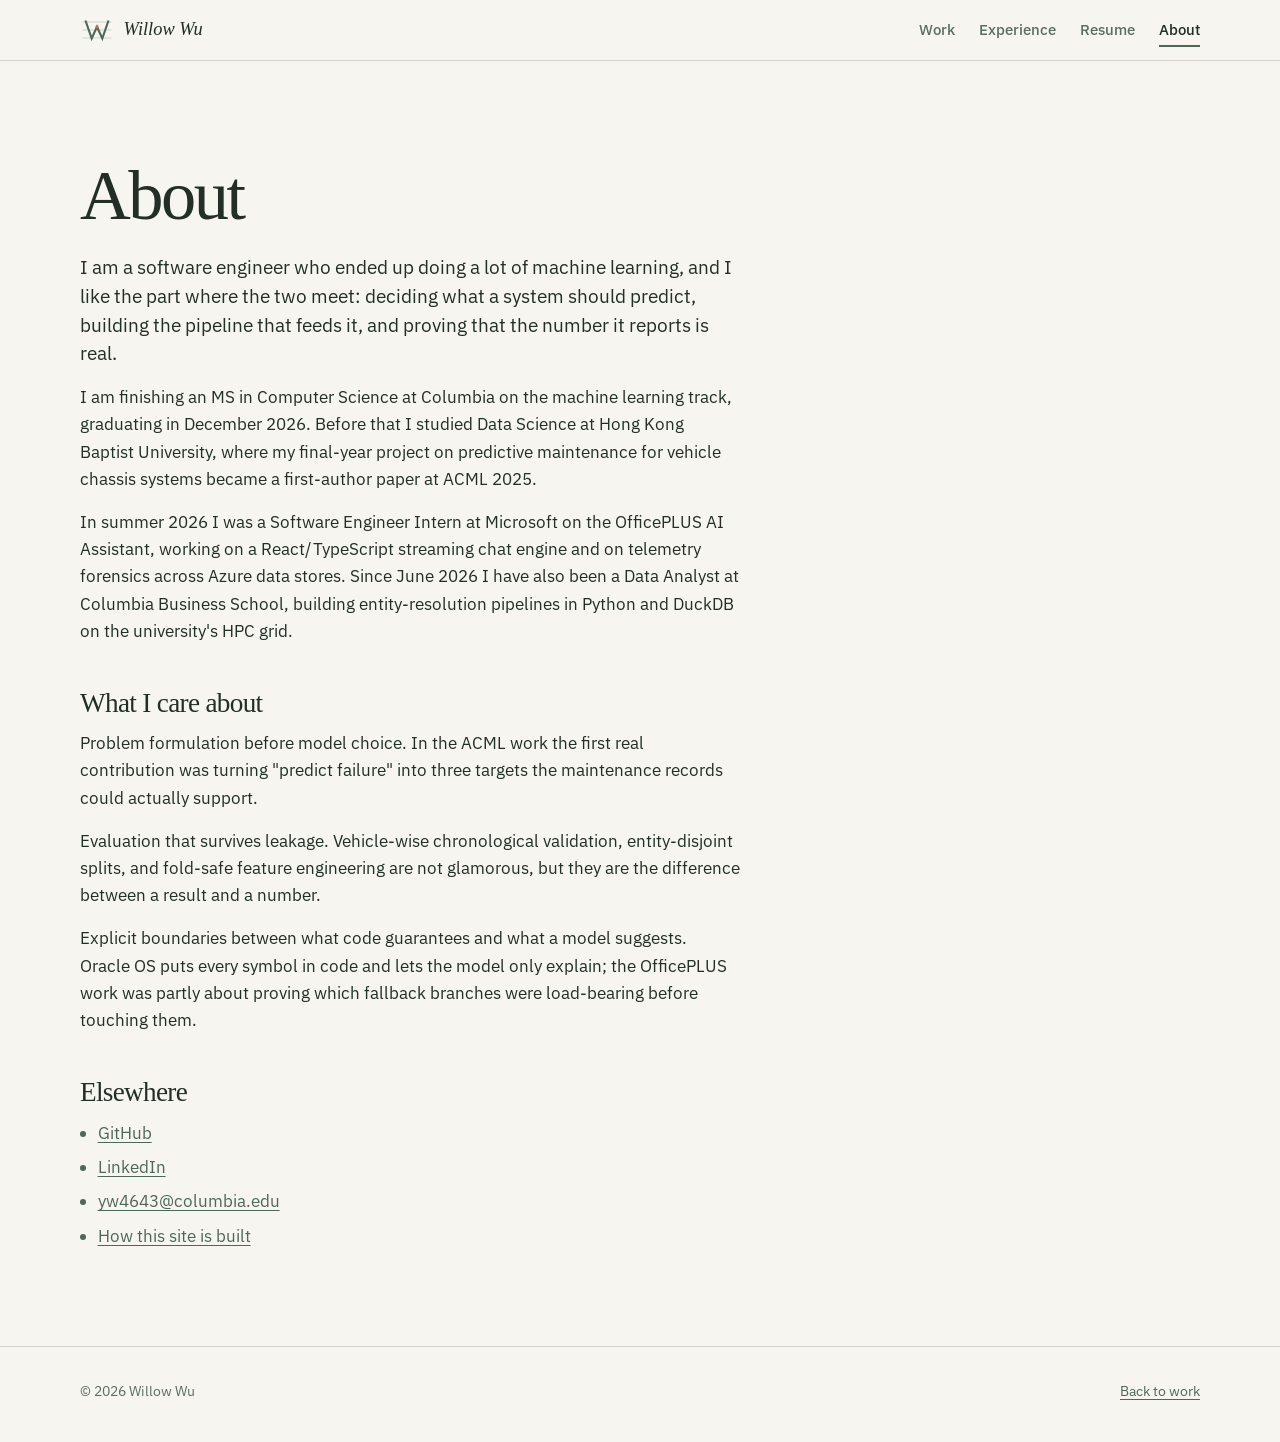
==== commit e05658bf: "Restore the original type and palette on the new layout Bring back Fraunces for headings and IBM Ple" ====
--- a/about.html
+++ b/about.html
@@ -14,15 +14,15 @@
     <meta name="twitter:card" content="summary_large_image" />
     <title>About Willow Wu</title>
     <link rel="icon" href="favicon.svg" type="image/svg+xml" />
-    <link rel="preload" href="assets/fonts/bricolage-grotesque-latin.woff2" as="font" type="font/woff2" crossorigin />
-    <link rel="preload" href="assets/fonts/source-serif-4-latin.woff2" as="font" type="font/woff2" crossorigin />
+    <link rel="preload" href="assets/fonts/fraunces-latin.woff2" as="font" type="font/woff2" crossorigin />
+    <link rel="preload" href="assets/fonts/ibm-plex-sans-latin.woff2" as="font" type="font/woff2" crossorigin />
     <link rel="stylesheet" href="styles.css" />
   </head>
   <body>
     <a class="skip-link" href="#main">Skip to content</a>
     <header class="site-header">
       <div class="wrap">
-        <a class="site-name" href="index.html">Willow Wu</a>
+        <a class="site-name" href="index.html"><img src="assets/identity/ruled-w.svg" width="34" height="26" alt="" />Willow Wu</a>
         <nav class="site-nav" aria-label="Primary">
           <a href="index.html#work">Work</a>
           <a href="path.html">Experience</a>
--- a/styles.css
+++ b/styles.css
@@ -1,68 +1,80 @@
 /* Willow Wu: personal site
-   Layout: one left-aligned column, 1120px max. Sections pair a label column on the left with content on the right.
-   Type: Bricolage Grotesque for headings and interface text, Source Serif 4 for running text.
-   Color: white paper, graphite ink, one cobalt accent reserved for links and focus. */
+   Layout: one left-aligned column, 1120px max, large section headings, project rows with big figures.
+   Type: Fraunces for headings, IBM Plex Sans for running text and interface.
+   Color: warm paper, dark green ink, sage accent. Light and dark themes. */
 
 @font-face {
-  font-family: "Bricolage Grotesque";
-  src: url("assets/fonts/bricolage-grotesque-latin.woff2") format("woff2");
-  font-weight: 400 800;
+  font-family: "Fraunces";
+  src: url("assets/fonts/fraunces-latin.woff2") format("woff2");
   font-style: normal;
+  font-weight: 400 600;
   font-display: swap;
 }
 @font-face {
-  font-family: "Source Serif 4";
-  src: url("assets/fonts/source-serif-4-latin.woff2") format("woff2");
+  font-family: "Fraunces";
+  src: url("assets/fonts/fraunces-italic-latin.woff2") format("woff2");
+  font-style: italic;
   font-weight: 400 600;
+  font-display: swap;
+}
+@font-face {
+  font-family: "IBM Plex Sans";
+  src: url("assets/fonts/ibm-plex-sans-latin.woff2") format("woff2");
   font-style: normal;
-  font-display: swap;
-}
-@font-face {
-  font-family: "Source Serif 4";
-  src: url("assets/fonts/source-serif-4-italic-latin.woff2") format("woff2");
   font-weight: 400 600;
-  font-style: italic;
   font-display: swap;
 }
 
 :root {
   color-scheme: light;
-  --bg: #ffffff;
-  --surface: #f2f4f3;
-  --ink: #16211f;
-  --muted: #5b6966;
-  --line: #d8dedb;
-  --line-strong: #16211f;
-  --accent: #1f3fd0;
+  --bg: #f6f5f0;
+  --surface: #fffefa;
+  --surface-soft: #efeee8;
+  --ink: #222e26;
+  --muted: #5b6d62;
+  --line: #d2d4cc;
+  --line-strong: #222e26;
+  --accent: #4e6858;
+  --accent-hover: #3b5244;
+  --accent-soft: rgba(78, 104, 88, 0.1);
   --accent-ink: #ffffff;
-  --font-display: "Bricolage Grotesque", "Helvetica Neue", Arial, sans-serif;
-  --font-text: "Source Serif 4", Georgia, "Times New Roman", serif;
+  --shadow: 0 12px 32px rgba(34, 46, 38, 0.1);
+  --font-display: "Fraunces", Georgia, "Times New Roman", serif;
+  --font-text: "IBM Plex Sans", "Helvetica Neue", Arial, sans-serif;
   --gutter-left: max(20px, env(safe-area-inset-left, 0px));
   --gutter-right: max(20px, env(safe-area-inset-right, 0px));
 }
 @media (prefers-color-scheme: dark) {
   :root:not([data-theme="light"]) {
     color-scheme: dark;
-    --bg: #111516;
-    --surface: #1a2022;
-    --ink: #e9edeb;
-    --muted: #9aa7a3;
-    --line: #2b3335;
-    --line-strong: #e9edeb;
-    --accent: #93a6ff;
-    --accent-ink: #111516;
+    --bg: #171d1a;
+    --surface: #1f2622;
+    --surface-soft: #242c27;
+    --ink: #ecebe4;
+    --muted: #a3b0a8;
+    --line: #323b35;
+    --line-strong: #ecebe4;
+    --accent: #9fbcaa;
+    --accent-hover: #b8d2c3;
+    --accent-soft: rgba(159, 188, 170, 0.14);
+    --accent-ink: #171d1a;
+    --shadow: 0 12px 32px rgba(0, 0, 0, 0.35);
   }
 }
 :root[data-theme="dark"] {
   color-scheme: dark;
-  --bg: #111516;
-  --surface: #1a2022;
-  --ink: #e9edeb;
-  --muted: #9aa7a3;
-  --line: #2b3335;
-  --line-strong: #e9edeb;
-  --accent: #93a6ff;
-  --accent-ink: #111516;
+  --bg: #171d1a;
+  --surface: #1f2622;
+  --surface-soft: #242c27;
+  --ink: #ecebe4;
+  --muted: #a3b0a8;
+  --line: #323b35;
+  --line-strong: #ecebe4;
+  --accent: #9fbcaa;
+  --accent-hover: #b8d2c3;
+  --accent-soft: rgba(159, 188, 170, 0.14);
+  --accent-ink: #171d1a;
+  --shadow: 0 12px 32px rgba(0, 0, 0, 0.35);
 }
 
 *, *::before, *::after { box-sizing: border-box; }
@@ -74,22 +86,21 @@
   font-family: var(--font-text);
   font-size: 1.0625rem;
   line-height: 1.6;
-  font-optical-sizing: auto;
   text-rendering: optimizeLegibility;
 }
 h1, h2, h3, h4, p, ul, ol, dl, dd, figure, blockquote { margin: 0; }
 img, svg { max-width: 100%; height: auto; display: block; }
 a { color: inherit; text-decoration: none; }
 p a, li a, dd a, .prose a { color: var(--accent); text-decoration: underline; text-decoration-thickness: 1px; text-underline-offset: 3px; }
-p a:hover, li a:hover, dd a:hover, .prose a:hover { text-decoration-thickness: 2px; }
+p a:hover, li a:hover, dd a:hover, .prose a:hover { color: var(--accent-hover); text-decoration-thickness: 2px; }
 :focus-visible { outline: 2px solid var(--accent); outline-offset: 3px; }
 ::selection { background: var(--accent); color: var(--accent-ink); }
 
 h1, h2, h3, h4 {
   font-family: var(--font-display);
-  font-weight: 600;
-  line-height: 1.1;
-  letter-spacing: -0.02em;
+  font-weight: 500;
+  line-height: 1.08;
+  letter-spacing: -0.025em;
   text-wrap: balance;
   font-optical-sizing: auto;
 }
@@ -97,7 +108,7 @@
 .skip-link {
   position: fixed; top: 0.75rem; left: 0.75rem; z-index: 50;
   padding: 0.6rem 0.9rem; background: var(--accent); color: var(--accent-ink);
-  font-family: var(--font-display); transform: translateY(-200%);
+  font-weight: 600; transform: translateY(-200%);
 }
 .skip-link:focus { transform: none; }
 
@@ -112,102 +123,108 @@
 /* Header */
 .site-header {
   position: sticky; top: env(safe-area-inset-top, 0px); z-index: 20;
-  background: var(--bg);
+  background: color-mix(in srgb, var(--bg) 92%, transparent);
+  backdrop-filter: blur(10px);
   border-bottom: 1px solid var(--line);
 }
 .site-header .wrap {
   display: flex; flex-wrap: wrap; align-items: center; justify-content: space-between;
-  gap: 0.5rem 1.5rem; min-height: 3.75rem; padding-block: 0.75rem;
-}
-.site-name { font-family: var(--font-display); font-weight: 650; font-size: 1.1rem; letter-spacing: -0.01em; }
-.site-nav { display: flex; flex-wrap: wrap; gap: 0.25rem 1.5rem; font-family: var(--font-display); font-weight: 500; font-size: 0.95rem; color: var(--muted); }
-.site-nav a { padding-block: 0.25rem; border-bottom: 1.5px solid transparent; }
+  gap: 0.5rem 1.5rem; min-height: 3.75rem; padding-block: 0.7rem;
+}
+.site-name { display: inline-flex; align-items: center; gap: 0.6rem; font-family: var(--font-display); font-style: italic; font-weight: 500; font-size: 1.15rem; }
+.site-name img { width: 34px; height: 26px; }
+.site-nav { display: flex; flex-wrap: wrap; gap: 0.25rem 1.5rem; font-weight: 500; font-size: 0.95rem; color: var(--muted); }
+.site-nav a { padding-block: 0.25rem; border-bottom: 2px solid transparent; }
 .site-nav a:hover { color: var(--ink); }
-.site-nav a[aria-current="page"] { color: var(--ink); border-bottom-color: var(--ink); }
+.site-nav a[aria-current="page"] { color: var(--ink); border-bottom-color: var(--accent); }
 
 /* Hero */
-.hero { padding-block: clamp(3rem, 8vw, 6.5rem) clamp(2.5rem, 6vw, 4.5rem); }
+.hero { padding-block: clamp(3.5rem, 9vw, 7rem) clamp(3rem, 7vw, 5rem); }
 .hero h1 {
-  font-size: clamp(3rem, 9.5vw, 6.75rem);
-  font-weight: 700;
-  letter-spacing: -0.045em;
-  line-height: 0.95;
-}
-.hero-lede { max-width: 44ch; margin-top: 1.75rem; font-size: clamp(1.2rem, 2.2vw, 1.5rem); line-height: 1.4; }
-.hero-facts { max-width: 62ch; margin-top: 1.25rem; color: var(--muted); font-size: 1.0625rem; }
+  max-width: 16ch;
+  font-size: clamp(2.8rem, 7.5vw, 5.6rem);
+  font-weight: 500;
+  letter-spacing: -0.035em;
+  line-height: 1.0;
+}
+.hero-lede { max-width: 52ch; margin-top: 1.75rem; font-size: clamp(1.15rem, 2vw, 1.4rem); line-height: 1.45; }
+.hero-facts { max-width: 62ch; margin-top: 1.1rem; color: var(--muted); font-size: 1.0625rem; }
 .hero-actions { display: flex; flex-wrap: wrap; align-items: center; gap: 0.75rem 1.5rem; margin-top: 2rem; }
 
 .btn {
   display: inline-flex; align-items: center; gap: 0.5rem;
-  min-height: 2.75rem; padding: 0.55rem 1.1rem;
-  border: 1.5px solid var(--line-strong); border-radius: 3px;
-  background: transparent; color: var(--ink);
-  font-family: var(--font-display); font-weight: 600; font-size: 0.95rem; line-height: 1.2;
-  cursor: pointer; transition: background-color 150ms ease, color 150ms ease, border-color 150ms ease;
-}
-.btn:hover { background: var(--ink); color: var(--bg); }
-.btn-primary { background: var(--ink); color: var(--bg); }
-.btn-primary:hover { background: var(--accent); border-color: var(--accent); color: var(--accent-ink); }
-.link { font-family: var(--font-display); font-weight: 500; font-size: 0.95rem; color: var(--accent); }
-.link:hover { text-decoration: underline; text-underline-offset: 3px; }
+  min-height: 2.8rem; padding: 0.6rem 1.2rem;
+  border: 1.5px solid var(--accent); border-radius: 6px;
+  background: transparent; color: var(--accent);
+  font-weight: 600; font-size: 0.95rem; line-height: 1.2;
+  cursor: pointer; transition: background-color 150ms ease, color 150ms ease, border-color 150ms ease, transform 150ms ease;
+}
+.btn:hover { background: var(--accent); color: var(--accent-ink); transform: translateY(-1px); }
+.btn-primary { background: var(--accent); color: var(--accent-ink); }
+.btn-primary:hover { background: var(--accent-hover); border-color: var(--accent-hover); color: var(--accent-ink); }
+.link { font-weight: 600; font-size: 0.95rem; color: var(--accent); }
+.link:hover { color: var(--accent-hover); text-decoration: underline; text-underline-offset: 3px; }
 .link-list { display: flex; flex-wrap: wrap; gap: 0.4rem 1.5rem; padding: 0; margin: 0; list-style: none; }
 
-/* Sections: label column + content */
-.section { padding-block: clamp(2.5rem, 6vw, 4.5rem); border-top: 1px solid var(--line); }
-.section-grid { display: grid; grid-template-columns: 11rem minmax(0, 1fr); gap: 1.5rem 3rem; align-items: start; }
-.section-label { font-family: var(--font-display); font-weight: 600; font-size: 1.05rem; letter-spacing: -0.01em; position: sticky; top: 4.5rem; }
-.section-label span { display: block; margin-top: 0.4rem; color: var(--muted); font-family: var(--font-text); font-weight: 400; font-size: 0.95rem; line-height: 1.45; }
+/* Sections */
+.section { padding-block: clamp(3rem, 7vw, 5.5rem); border-top: 1px solid var(--line); }
+.section-grid { display: grid; grid-template-columns: minmax(0, 1fr); gap: 2.25rem; align-items: start; }
+.section-label { font-size: clamp(2rem, 4vw, 2.9rem); letter-spacing: -0.03em; }
+.section-label span { display: block; max-width: 56ch; margin-top: 0.75rem; color: var(--muted); font-family: var(--font-text); font-weight: 400; font-size: 1.05rem; line-height: 1.5; letter-spacing: 0; }
 .section-intro { max-width: 60ch; color: var(--muted); }
-.section-foot { margin-top: 1.5rem; }
 
 /* Projects */
 .project-list { display: grid; }
 .project {
-  display: grid; grid-template-columns: minmax(0, 1fr) minmax(0, 42%);
-  gap: 1.5rem 3rem; align-items: start;
-  padding-block: 2.25rem; border-top: 1px solid var(--line);
+  display: grid; grid-template-columns: minmax(0, 1fr) minmax(0, 46%);
+  gap: 1.5rem 3.5rem; align-items: center;
+  padding-block: 2.75rem; border-top: 1px solid var(--line);
 }
 .project:first-child { border-top: 0; padding-top: 0; }
 .project.no-figure { grid-template-columns: minmax(0, 1fr); }
-.project h3 { font-size: clamp(1.45rem, 2.4vw, 1.8rem); max-width: 24ch; }
-.project .meta { margin-top: 0.5rem; color: var(--muted); font-size: 0.95rem; }
-.project ul { margin-top: 1.1rem; padding-left: 1.1rem; max-width: 62ch; display: grid; gap: 0.5rem; }
-.project li::marker { color: var(--muted); }
+.project h3 { font-size: clamp(1.6rem, 2.8vw, 2.1rem); max-width: 24ch; }
+.project .meta { margin-top: 0.6rem; color: var(--muted); font-size: 0.95rem; }
+.project ul { margin-top: 1.1rem; padding-left: 1.1rem; max-width: 60ch; display: grid; gap: 0.55rem; }
+.project li::marker { color: var(--accent); }
 .project .links { margin-top: 1.25rem; }
 .project.no-figure ul { max-width: 70ch; }
 
 figure.shot { margin: 0; }
 figure.shot .frame {
   display: block; width: 100%; padding: 0; margin: 0; overflow: hidden;
-  border: 1px solid var(--line); border-radius: 4px; background: var(--surface);
+  border: 1px solid var(--line); border-radius: 10px; background: var(--surface);
+  box-shadow: var(--shadow);
   cursor: zoom-in; color: inherit; text-align: inherit;
-}
+  transition: transform 200ms ease, box-shadow 200ms ease;
+}
+figure.shot .frame:hover { transform: translateY(-3px); }
 figure.shot .frame.static { cursor: default; }
+figure.shot .frame.static:hover { transform: none; }
 figure.shot img { width: 100%; height: auto; }
-figure.shot figcaption { margin-top: 0.6rem; color: var(--muted); font-size: 0.9rem; line-height: 1.45; }
+figure.shot figcaption { margin-top: 0.75rem; color: var(--muted); font-size: 0.9rem; line-height: 1.45; }
 
 /* Compact list of smaller work */
 .more-work { display: grid; border-top: 1px solid var(--line); }
-.more-work > div { display: grid; grid-template-columns: 13rem minmax(0, 1fr); gap: 0.5rem 2rem; padding-block: 1.1rem; border-bottom: 1px solid var(--line); }
-.more-work h4 { font-size: 1.05rem; font-weight: 600; }
-.more-work h4 span { display: block; margin-top: 0.2rem; color: var(--muted); font-family: var(--font-text); font-weight: 400; font-size: 0.9rem; }
+.more-work > div { display: grid; grid-template-columns: 14rem minmax(0, 1fr); gap: 0.5rem 2.5rem; padding-block: 1.25rem; border-bottom: 1px solid var(--line); }
+.more-work h4 { font-family: var(--font-text); font-size: 1.05rem; font-weight: 600; letter-spacing: -0.01em; }
+.more-work h4 span { display: block; margin-top: 0.2rem; color: var(--muted); font-weight: 400; font-size: 0.9rem; }
 .more-work p { max-width: 64ch; }
 
 /* Experience rows */
 .rows { display: grid; border-top: 1px solid var(--line); }
-.row { display: grid; grid-template-columns: 11rem minmax(0, 1fr); gap: 0.35rem 2rem; padding-block: 1.25rem; border-bottom: 1px solid var(--line); }
-.row .when { font-family: var(--font-display); font-variant-numeric: tabular-nums; font-size: 0.95rem; color: var(--muted); padding-top: 0.15rem; }
-.row h3 { font-size: 1.15rem; }
-.row h3 span { font-weight: 500; color: var(--muted); }
+.row { display: grid; grid-template-columns: 11rem minmax(0, 1fr); gap: 0.35rem 2rem; padding-block: 1.35rem; border-bottom: 1px solid var(--line); }
+.row .when { font-variant-numeric: tabular-nums; font-size: 0.95rem; color: var(--muted); padding-top: 0.15rem; }
+.row h3 { font-family: var(--font-text); font-size: 1.15rem; font-weight: 600; letter-spacing: -0.01em; line-height: 1.3; }
+.row h3 span { font-weight: 400; color: var(--muted); }
 .row p { max-width: 64ch; margin-top: 0.35rem; color: var(--muted); font-size: 1rem; }
 .row ul { max-width: 66ch; margin-top: 0.6rem; padding-left: 1.1rem; display: grid; gap: 0.4rem; font-size: 1rem; }
-.row li::marker { color: var(--muted); }
+.row li::marker { color: var(--accent); }
 
 /* Contact */
-.contact p { max-width: 50ch; }
-.contact-list { display: grid; gap: 0.6rem; margin-top: 1.25rem; padding: 0; list-style: none; font-family: var(--font-display); font-weight: 500; }
+.contact p { max-width: 50ch; font-size: 1.15rem; }
+.contact-list { display: grid; gap: 0.6rem; margin-top: 1.25rem; padding: 0; list-style: none; font-weight: 600; }
 .contact-list a { color: var(--accent); }
-.contact-list a:hover { text-decoration: underline; text-underline-offset: 3px; }
+.contact-list a:hover { color: var(--accent-hover); text-decoration: underline; text-underline-offset: 3px; }
 
 .site-footer { padding-block: 2rem 2.5rem; border-top: 1px solid var(--line); color: var(--muted); font-size: 0.9rem; }
 .site-footer .wrap { display: flex; flex-wrap: wrap; justify-content: space-between; gap: 0.5rem 2rem; }
@@ -215,56 +232,59 @@
 .site-footer a:hover { color: var(--ink); }
 
 /* Inner pages */
-.page { padding-block: clamp(3rem, 7vw, 5.5rem) clamp(3rem, 8vw, 6rem); }
-.page h1 { font-size: clamp(2.2rem, 5.5vw, 3.5rem); letter-spacing: -0.035em; max-width: 18ch; }
-.page .lede { max-width: 60ch; margin-top: 1.25rem; font-size: 1.2rem; line-height: 1.45; }
+.page { padding-block: clamp(3.5rem, 8vw, 6rem) clamp(3rem, 8vw, 6rem); }
+.page h1 { font-size: clamp(2.6rem, 6.5vw, 4.4rem); letter-spacing: -0.035em; max-width: 18ch; }
+.page .lede { max-width: 60ch; margin-top: 1.25rem; font-size: 1.2rem; line-height: 1.5; }
 .prose { max-width: 66ch; }
 .prose p + p, .prose ul + p, .prose p + ul { margin-top: 1rem; }
 .prose ul { padding-left: 1.1rem; display: grid; gap: 0.45rem; }
-.prose h2 { margin-top: 2.5rem; font-size: 1.4rem; }
+.prose li::marker { color: var(--accent); }
+.prose h2 { margin-top: 2.75rem; font-size: 1.7rem; }
 .prose h2 + p, .prose h2 + ul { margin-top: 0.75rem; }
-.stack { display: grid; gap: clamp(2rem, 5vw, 3.5rem); margin-top: clamp(2rem, 5vw, 3.5rem); }
-.stack > .section-grid { padding-top: 2rem; border-top: 1px solid var(--line); }
+.stack { display: grid; gap: clamp(2.5rem, 6vw, 4rem); margin-top: clamp(2.5rem, 6vw, 4rem); }
+.stack > .section-grid { grid-template-columns: 11rem minmax(0, 1fr); gap: 1rem 3rem; padding-top: 2rem; border-top: 1px solid var(--line); }
+.stack > .section-grid .section-label { font-size: 1.5rem; position: sticky; top: 4.75rem; }
 
 /* Case study pages */
-.case-hero { padding-block: clamp(3rem, 7vw, 5.5rem) clamp(2rem, 5vw, 3rem); }
-.case-hero .kicker { font-family: var(--font-display); font-weight: 500; color: var(--muted); font-size: 1rem; }
-.case-hero h1 { font-size: clamp(2.2rem, 5.5vw, 3.6rem); letter-spacing: -0.035em; max-width: 20ch; margin-top: 0.75rem; }
-.case-hero .lede { max-width: 60ch; margin-top: 1.25rem; font-size: 1.2rem; line-height: 1.45; }
+.case-hero { padding-block: clamp(3.5rem, 8vw, 6rem) clamp(2rem, 5vw, 3rem); }
+.case-hero .kicker { color: var(--muted); font-size: 1rem; }
+.case-hero h1 { font-size: clamp(2.6rem, 6.5vw, 4.4rem); letter-spacing: -0.035em; max-width: 20ch; margin-top: 0.75rem; }
+.case-hero .lede { max-width: 60ch; margin-top: 1.25rem; font-size: 1.2rem; line-height: 1.5; }
 .case-meta { display: grid; grid-template-columns: repeat(auto-fit, minmax(10rem, 1fr)); gap: 1rem 2rem; max-width: 52rem; margin-top: 2rem; padding-top: 1.25rem; border-top: 1px solid var(--line); }
-.case-meta dt { font-family: var(--font-display); font-weight: 500; font-size: 0.9rem; color: var(--muted); }
-.case-meta dd { margin-top: 0.2rem; font-size: 1rem; }
+.case-meta dt { font-size: 0.85rem; color: var(--muted); }
+.case-meta dd { margin-top: 0.2rem; font-size: 1rem; font-weight: 500; }
 .case-body { display: grid; gap: clamp(2.5rem, 6vw, 4rem); padding-block: clamp(1rem, 3vw, 2rem) clamp(3rem, 8vw, 6rem); }
 .case-body section { display: grid; grid-template-columns: 11rem minmax(0, 1fr); gap: 1rem 3rem; align-items: start; padding-top: 2rem; border-top: 1px solid var(--line); }
-.case-body section h2 { font-size: 1.15rem; position: sticky; top: 4.5rem; }
+.case-body section h2 { font-size: 1.5rem; position: sticky; top: 4.75rem; }
 .case-body .text { max-width: 66ch; }
 .case-body .text > p + p { margin-top: 1rem; }
 .case-body .text ul { margin-top: 1rem; padding-left: 1.1rem; display: grid; gap: 0.45rem; }
+.case-body .text li::marker { color: var(--accent); }
 .case-body .text .links { margin-top: 1.25rem; }
 .case-body figure.shot { margin-top: 1.5rem; }
-.flow { display: grid; grid-template-columns: repeat(3, minmax(0, 1fr)); gap: 1px; margin-top: 1.5rem; background: var(--line); border: 1px solid var(--line); border-radius: 4px; overflow: hidden; }
+.flow { display: grid; grid-template-columns: repeat(3, minmax(0, 1fr)); gap: 1px; margin-top: 1.5rem; background: var(--line); border: 1px solid var(--line); border-radius: 8px; overflow: hidden; }
 .flow.two { grid-template-columns: repeat(2, minmax(0, 1fr)); }
-.flow div { padding: 1rem 1.1rem; background: var(--surface); font-size: 0.95rem; }
-.flow strong { display: block; font-family: var(--font-display); font-weight: 600; font-size: 1rem; margin-bottom: 0.3rem; }
+.flow div { padding: 1.1rem 1.2rem; background: var(--surface); font-size: 0.95rem; }
+.flow strong { display: block; font-family: var(--font-display); font-weight: 500; font-size: 1.15rem; margin-bottom: 0.3rem; }
 .flow span { color: var(--muted); }
-.result { margin-top: 1.5rem; padding: 1.4rem 1.6rem; border-radius: 4px; background: var(--surface); max-width: 36rem; }
-.result strong { display: block; font-family: var(--font-display); font-weight: 700; font-size: clamp(2.2rem, 5vw, 3.2rem); letter-spacing: -0.04em; line-height: 1; font-variant-numeric: tabular-nums; }
+.result { margin-top: 1.5rem; padding: 1.5rem 1.7rem; border-radius: 8px; background: var(--accent-soft); border-left: 3px solid var(--accent); max-width: 36rem; }
+.result strong { display: block; font-family: var(--font-display); font-weight: 500; font-size: clamp(2.4rem, 5vw, 3.6rem); letter-spacing: -0.04em; line-height: 1; color: var(--accent); font-variant-numeric: tabular-nums; }
 .result p { margin-top: 0.6rem; color: var(--muted); font-size: 0.95rem; max-width: 40ch; }
-.formula { margin-top: 1.5rem; padding: 0.9rem 1.1rem; border-radius: 4px; background: var(--surface); font-family: ui-monospace, "SFMono-Regular", Menlo, Consolas, monospace; font-size: 0.95rem; overflow-x: auto; }
+.formula { margin-top: 1.5rem; padding: 0.9rem 1.1rem; border-radius: 6px; background: var(--surface-soft); font-family: ui-monospace, "SFMono-Regular", Menlo, Consolas, monospace; font-size: 0.95rem; overflow-x: auto; }
 .formula + p { margin-top: 0.6rem; color: var(--muted); font-size: 0.9rem; }
 .case-next { padding-block: 2rem 3rem; border-top: 1px solid var(--line); }
 .case-next a { display: inline-block; }
-.case-next span { display: block; font-family: var(--font-display); font-weight: 500; color: var(--muted); font-size: 0.95rem; }
-.case-next strong { display: block; margin-top: 0.3rem; font-family: var(--font-display); font-weight: 600; font-size: 1.5rem; letter-spacing: -0.02em; }
+.case-next span { display: block; color: var(--muted); font-size: 0.95rem; }
+.case-next strong { display: block; margin-top: 0.3rem; font-family: var(--font-display); font-weight: 500; font-size: 1.8rem; letter-spacing: -0.02em; }
 .case-next a:hover strong { color: var(--accent); }
 
 /* Resume page */
 .resume { max-width: 56rem; }
 .resume-head { display: flex; flex-wrap: wrap; justify-content: space-between; gap: 1rem 2rem; align-items: flex-end; }
-.resume-head .lines { color: var(--muted); font-size: 1rem; }
+.resume-head .lines { color: var(--muted); font-size: 1rem; margin-top: 0.75rem; }
 .resume-head .lines a { color: var(--accent); text-decoration: underline; text-underline-offset: 3px; }
 .resume-section { display: grid; grid-template-columns: 11rem minmax(0, 1fr); gap: 1rem 3rem; padding-top: 1.75rem; margin-top: 1.75rem; border-top: 1px solid var(--line); }
-.resume-section h2 { font-size: 1.1rem; position: sticky; top: 4.5rem; }
+.resume-section h2 { font-size: 1.4rem; position: sticky; top: 4.75rem; }
 .resume-section .rows { border-top: 0; }
 .resume-section .row { grid-template-columns: minmax(0, 1fr) auto; gap: 0.2rem 1.5rem; padding-block: 1rem; }
 .resume-section .row:first-child { padding-top: 0; }
@@ -276,14 +296,14 @@
 .resume-section .row ul li { font-size: 0.98rem; }
 .skills { display: grid; gap: 0.5rem; }
 .skills div { display: grid; grid-template-columns: 9rem minmax(0, 1fr); gap: 0.25rem 1rem; font-size: 0.98rem; }
-.skills dt { font-family: var(--font-display); font-weight: 600; font-size: 0.95rem; }
+.skills dt { font-weight: 600; font-size: 0.95rem; }
 
 /* Lightbox */
-.viewer { width: min(1180px, calc(100% - 2rem)); max-width: none; max-height: calc(100vh - 2rem); margin: auto; padding: 3rem 1rem 1rem; border: 1px solid var(--line); border-radius: 6px; background: var(--bg); color: var(--ink); }
-.viewer::backdrop { background: rgba(10, 14, 15, 0.7); }
-.viewer img { width: 100%; height: auto; border: 1px solid var(--line); }
+.viewer { width: min(1180px, calc(100% - 2rem)); max-width: none; max-height: calc(100vh - 2rem); margin: auto; padding: 3rem 1rem 1rem; border: 1px solid var(--line); border-radius: 10px; background: var(--bg); color: var(--ink); }
+.viewer::backdrop { background: rgba(20, 28, 24, 0.72); }
+.viewer img { width: 100%; height: auto; border: 1px solid var(--line); border-radius: 6px; }
 .viewer p { margin-top: 0.75rem; color: var(--muted); font-size: 0.95rem; }
-.viewer-close { position: absolute; top: 0.6rem; right: 0.75rem; min-height: 2.25rem; padding: 0.3rem 0.7rem; border: 1px solid var(--line); border-radius: 3px; background: var(--surface); color: var(--ink); font-family: var(--font-display); font-weight: 600; cursor: pointer; }
+.viewer-close { position: absolute; top: 0.6rem; right: 0.75rem; min-height: 2.25rem; padding: 0.3rem 0.8rem; border: 1px solid var(--line); border-radius: 6px; background: var(--surface); color: var(--ink); font-family: var(--font-text); font-weight: 600; cursor: pointer; }
 
 /* Responsive */
 @media (max-width: 860px) {
@@ -293,8 +313,8 @@
   .flow, .flow.two { grid-template-columns: minmax(0, 1fr); }
 }
 @media (max-width: 720px) {
-  .section-grid, .case-body section, .resume-section { grid-template-columns: minmax(0, 1fr); gap: 0.75rem; }
-  .section-label, .case-body section h2, .resume-section h2 { position: static; }
+  .stack > .section-grid, .case-body section, .resume-section { grid-template-columns: minmax(0, 1fr); gap: 0.75rem; }
+  .stack > .section-grid .section-label, .case-body section h2, .resume-section h2 { position: static; }
   .row { grid-template-columns: minmax(0, 1fr); gap: 0.15rem; }
   .resume-section .row { grid-template-columns: minmax(0, 1fr); }
   .resume-section .row .when { text-align: left; order: -1; }
@@ -302,9 +322,6 @@
   .site-header .wrap { padding-block: 0.6rem; }
   .site-nav { font-size: 0.9rem; gap: 0.25rem 1.1rem; }
 }
-@media (max-width: 420px) {
-  .hero h1 { font-size: clamp(2.6rem, 14vw, 3.2rem); }
-}
 @media (prefers-reduced-motion: reduce) {
   html { scroll-behavior: auto; }
   *, *::before, *::after { transition-duration: 0.01ms !important; animation-duration: 0.01ms !important; }
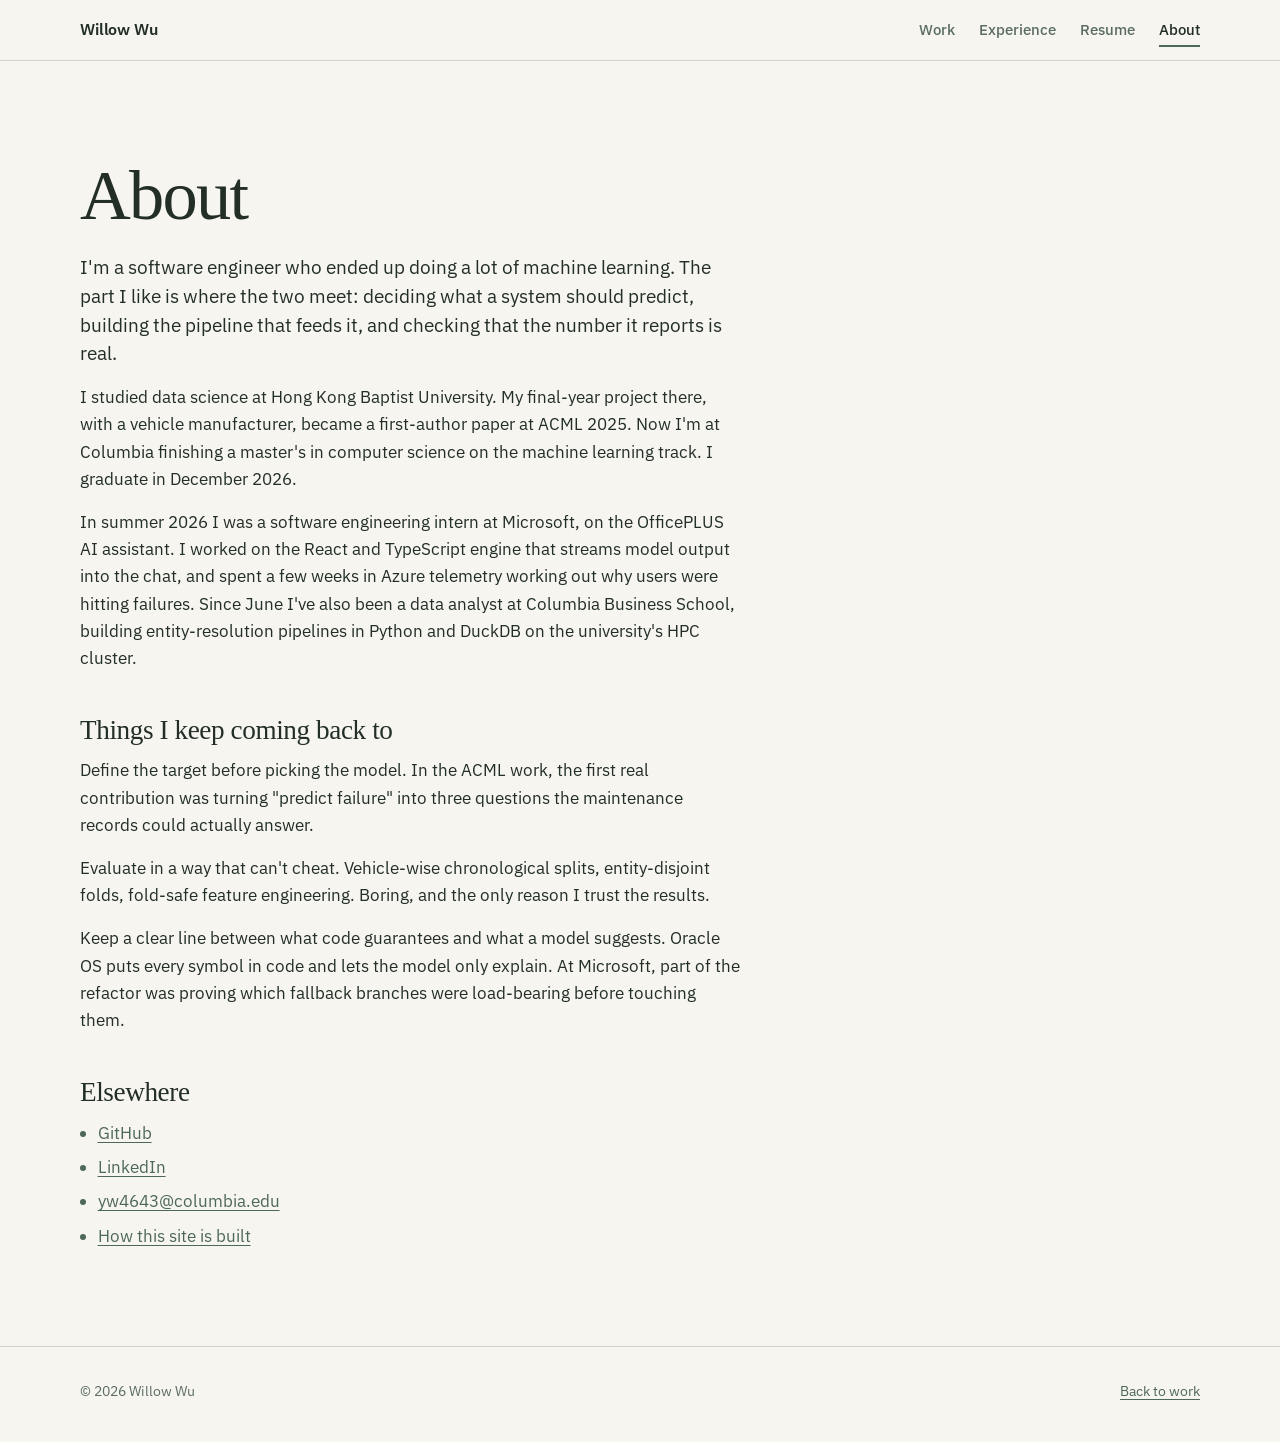
==== commit 91807874: "Rewrite the copy in plain first person and drop the logo Homepage, about and experience copy rewritt" ====
--- a/about.html
+++ b/about.html
@@ -22,7 +22,7 @@
     <a class="skip-link" href="#main">Skip to content</a>
     <header class="site-header">
       <div class="wrap">
-        <a class="site-name" href="index.html"><img src="assets/identity/ruled-w.svg" width="34" height="26" alt="" />Willow Wu</a>
+        <a class="site-name" href="index.html">Willow Wu</a>
         <nav class="site-nav" aria-label="Primary">
           <a href="index.html#work">Work</a>
           <a href="path.html">Experience</a>
@@ -35,20 +35,20 @@
     <main id="main" class="wrap page">
       <h1>About</h1>
       <div class="prose">
-        <p class="lede">I am a software engineer who ended up doing a lot of machine learning, and I like the part where the two meet: deciding what a system should predict, building the pipeline that feeds it, and proving that the number it reports is real.</p>
-        <p>I am finishing an MS in Computer Science at Columbia on the machine learning track, graduating in December 2026. Before that I studied Data Science at Hong Kong Baptist University, where my final-year project on predictive maintenance for vehicle chassis systems became a first-author paper at ACML 2025.</p>
-        <p>In summer 2026 I was a Software Engineer Intern at Microsoft on the OfficePLUS AI Assistant, working on a React/TypeScript streaming chat engine and on telemetry forensics across Azure data stores. Since June 2026 I have also been a Data Analyst at Columbia Business School, building entity-resolution pipelines in Python and DuckDB on the university's HPC grid.</p>
+        <p class="lede">I'm a software engineer who ended up doing a lot of machine learning. The part I like is where the two meet: deciding what a system should predict, building the pipeline that feeds it, and checking that the number it reports is real.</p>
+        <p>I studied data science at Hong Kong Baptist University. My final-year project there, with a vehicle manufacturer, became a first-author paper at ACML 2025. Now I'm at Columbia finishing a master's in computer science on the machine learning track. I graduate in December 2026.</p>
+        <p>In summer 2026 I was a software engineering intern at Microsoft, on the OfficePLUS AI assistant. I worked on the React and TypeScript engine that streams model output into the chat, and spent a few weeks in Azure telemetry working out why users were hitting failures. Since June I've also been a data analyst at Columbia Business School, building entity-resolution pipelines in Python and DuckDB on the university's HPC cluster.</p>
 
-        <h2>What I care about</h2>
-        <p>Problem formulation before model choice. In the ACML work the first real contribution was turning "predict failure" into three targets the maintenance records could actually support.</p>
-        <p>Evaluation that survives leakage. Vehicle-wise chronological validation, entity-disjoint splits, and fold-safe feature engineering are not glamorous, but they are the difference between a result and a number.</p>
-        <p>Explicit boundaries between what code guarantees and what a model suggests. Oracle OS puts every symbol in code and lets the model only explain; the OfficePLUS work was partly about proving which fallback branches were load-bearing before touching them.</p>
+        <h2>Things I keep coming back to</h2>
+        <p>Define the target before picking the model. In the ACML work, the first real contribution was turning "predict failure" into three questions the maintenance records could actually answer.</p>
+        <p>Evaluate in a way that can't cheat. Vehicle-wise chronological splits, entity-disjoint folds, fold-safe feature engineering. Boring, and the only reason I trust the results.</p>
+        <p>Keep a clear line between what code guarantees and what a model suggests. Oracle OS puts every symbol in code and lets the model only explain. At Microsoft, part of the refactor was proving which fallback branches were load-bearing before touching them.</p>
 
         <h2>Elsewhere</h2>
         <ul>
           <li><a href="https://github.com/Cyriellewu" target="_blank" rel="noreferrer">GitHub</a></li>
           <li><a href="https://www.linkedin.com/in/yw4643" target="_blank" rel="noreferrer">LinkedIn</a></li>
-          <li><a href="mailto:yw4643@columbia.edu">yw4643@columbia.edu</a></li>
+          <li><button type="button" class="copy-email" data-email="yw4643@columbia.edu">yw4643@columbia.edu</button></li>
           <li><a href="colophon.html">How this site is built</a></li>
         </ul>
       </div>
--- a/styles.css
+++ b/styles.css
@@ -98,9 +98,9 @@
 
 h1, h2, h3, h4 {
   font-family: var(--font-display);
-  font-weight: 500;
+  font-weight: 400;
   line-height: 1.08;
-  letter-spacing: -0.025em;
+  letter-spacing: -0.015em;
   text-wrap: balance;
   font-optical-sizing: auto;
 }
@@ -131,8 +131,7 @@
   display: flex; flex-wrap: wrap; align-items: center; justify-content: space-between;
   gap: 0.5rem 1.5rem; min-height: 3.75rem; padding-block: 0.7rem;
 }
-.site-name { display: inline-flex; align-items: center; gap: 0.6rem; font-family: var(--font-display); font-style: italic; font-weight: 500; font-size: 1.15rem; }
-.site-name img { width: 34px; height: 26px; }
+.site-name { font-weight: 600; font-size: 1rem; letter-spacing: -0.01em; }
 .site-nav { display: flex; flex-wrap: wrap; gap: 0.25rem 1.5rem; font-weight: 500; font-size: 0.95rem; color: var(--muted); }
 .site-nav a { padding-block: 0.25rem; border-bottom: 2px solid transparent; }
 .site-nav a:hover { color: var(--ink); }
@@ -143,12 +142,17 @@
 .hero h1 {
   max-width: 16ch;
   font-size: clamp(2.8rem, 7.5vw, 5.6rem);
-  font-weight: 500;
-  letter-spacing: -0.035em;
+  font-weight: 400;
+  letter-spacing: -0.025em;
   line-height: 1.0;
 }
-.hero-lede { max-width: 52ch; margin-top: 1.75rem; font-size: clamp(1.15rem, 2vw, 1.4rem); line-height: 1.45; }
-.hero-facts { max-width: 62ch; margin-top: 1.1rem; color: var(--muted); font-size: 1.0625rem; }
+.hero-lede { max-width: 56ch; margin-top: 1.75rem; font-size: clamp(1.15rem, 2vw, 1.35rem); line-height: 1.5; }
+.hero-facts { max-width: 60ch; margin-top: 1.1rem; color: var(--muted); font-size: 1.0625rem; }
+.copy-email { padding: 0; border: 0; background: none; color: var(--accent); font: inherit; font-weight: 600; cursor: pointer; }
+.copy-email:hover { color: var(--accent-hover); text-decoration: underline; text-underline-offset: 3px; }
+.copy-email.is-copied { color: var(--muted); }
+.hero-actions .copy-email { font-size: 0.95rem; }
+.prose .copy-email { font-weight: 400; text-decoration: underline; text-decoration-thickness: 1px; text-underline-offset: 3px; }
 .hero-actions { display: flex; flex-wrap: wrap; align-items: center; gap: 0.75rem 1.5rem; margin-top: 2rem; }
 
 .btn {
@@ -184,6 +188,7 @@
 .project.no-figure { grid-template-columns: minmax(0, 1fr); }
 .project h3 { font-size: clamp(1.6rem, 2.8vw, 2.1rem); max-width: 24ch; }
 .project .meta { margin-top: 0.6rem; color: var(--muted); font-size: 0.95rem; }
+.project .summary { max-width: 58ch; margin-top: 1rem; font-size: 1.1rem; line-height: 1.5; }
 .project ul { margin-top: 1.1rem; padding-left: 1.1rem; max-width: 60ch; display: grid; gap: 0.55rem; }
 .project li::marker { color: var(--accent); }
 .project .links { margin-top: 1.25rem; }
@@ -233,7 +238,7 @@
 
 /* Inner pages */
 .page { padding-block: clamp(3.5rem, 8vw, 6rem) clamp(3rem, 8vw, 6rem); }
-.page h1 { font-size: clamp(2.6rem, 6.5vw, 4.4rem); letter-spacing: -0.035em; max-width: 18ch; }
+.page h1 { font-size: clamp(2.6rem, 6.5vw, 4.4rem); letter-spacing: -0.025em; max-width: 18ch; }
 .page .lede { max-width: 60ch; margin-top: 1.25rem; font-size: 1.2rem; line-height: 1.5; }
 .prose { max-width: 66ch; }
 .prose p + p, .prose ul + p, .prose p + ul { margin-top: 1rem; }
@@ -248,7 +253,7 @@
 /* Case study pages */
 .case-hero { padding-block: clamp(3.5rem, 8vw, 6rem) clamp(2rem, 5vw, 3rem); }
 .case-hero .kicker { color: var(--muted); font-size: 1rem; }
-.case-hero h1 { font-size: clamp(2.6rem, 6.5vw, 4.4rem); letter-spacing: -0.035em; max-width: 20ch; margin-top: 0.75rem; }
+.case-hero h1 { font-size: clamp(2.6rem, 6.5vw, 4.4rem); letter-spacing: -0.025em; max-width: 20ch; margin-top: 0.75rem; }
 .case-hero .lede { max-width: 60ch; margin-top: 1.25rem; font-size: 1.2rem; line-height: 1.5; }
 .case-meta { display: grid; grid-template-columns: repeat(auto-fit, minmax(10rem, 1fr)); gap: 1rem 2rem; max-width: 52rem; margin-top: 2rem; padding-top: 1.25rem; border-top: 1px solid var(--line); }
 .case-meta dt { font-size: 0.85rem; color: var(--muted); }
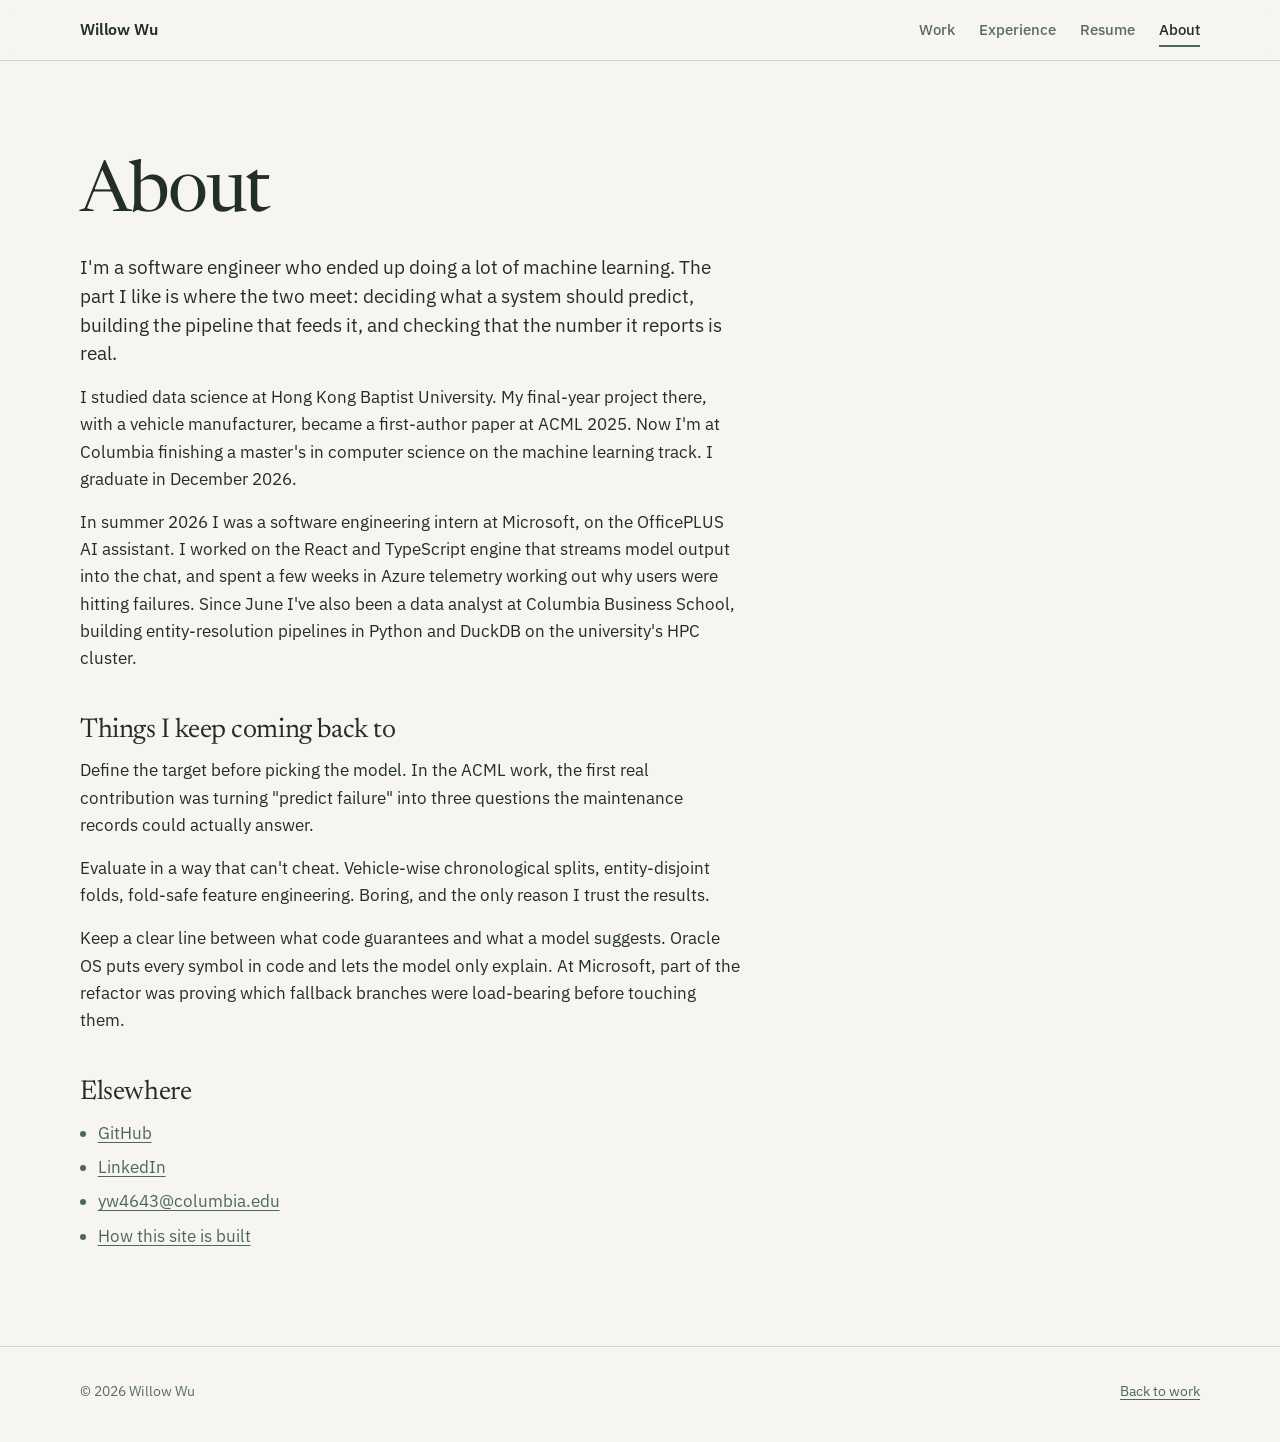
==== commit 8e94b33c: "Set headings in Newsreader Replace Fraunces with Newsreader for headings, self-hosted. Share images " ====
--- a/about.html
+++ b/about.html
@@ -14,7 +14,7 @@
     <meta name="twitter:card" content="summary_large_image" />
     <title>About Willow Wu</title>
     <link rel="icon" href="favicon.svg" type="image/svg+xml" />
-    <link rel="preload" href="assets/fonts/fraunces-latin.woff2" as="font" type="font/woff2" crossorigin />
+    <link rel="preload" href="assets/fonts/newsreader-latin.woff2" as="font" type="font/woff2" crossorigin />
     <link rel="preload" href="assets/fonts/ibm-plex-sans-latin.woff2" as="font" type="font/woff2" crossorigin />
     <link rel="stylesheet" href="styles.css" />
   </head>
--- a/styles.css
+++ b/styles.css
@@ -1,20 +1,13 @@
 /* Willow Wu: personal site
    Layout: one left-aligned column, 1120px max, large section headings, project rows with big figures.
-   Type: Fraunces for headings, IBM Plex Sans for running text and interface.
+   Type: Newsreader for headings, IBM Plex Sans for running text and interface.
    Color: warm paper, dark green ink, sage accent. Light and dark themes. */
 
 @font-face {
-  font-family: "Fraunces";
-  src: url("assets/fonts/fraunces-latin.woff2") format("woff2");
+  font-family: "Newsreader";
+  src: url("assets/fonts/newsreader-latin.woff2") format("woff2");
   font-style: normal;
-  font-weight: 400 600;
-  font-display: swap;
-}
-@font-face {
-  font-family: "Fraunces";
-  src: url("assets/fonts/fraunces-italic-latin.woff2") format("woff2");
-  font-style: italic;
-  font-weight: 400 600;
+  font-weight: 400 500;
   font-display: swap;
 }
 @font-face {
@@ -39,7 +32,7 @@
   --accent-soft: rgba(78, 104, 88, 0.1);
   --accent-ink: #ffffff;
   --shadow: 0 12px 32px rgba(34, 46, 38, 0.1);
-  --font-display: "Fraunces", Georgia, "Times New Roman", serif;
+  --font-display: "Newsreader", Georgia, "Times New Roman", serif;
   --font-text: "IBM Plex Sans", "Helvetica Neue", Arial, sans-serif;
   --gutter-left: max(20px, env(safe-area-inset-left, 0px));
   --gutter-right: max(20px, env(safe-area-inset-right, 0px));
